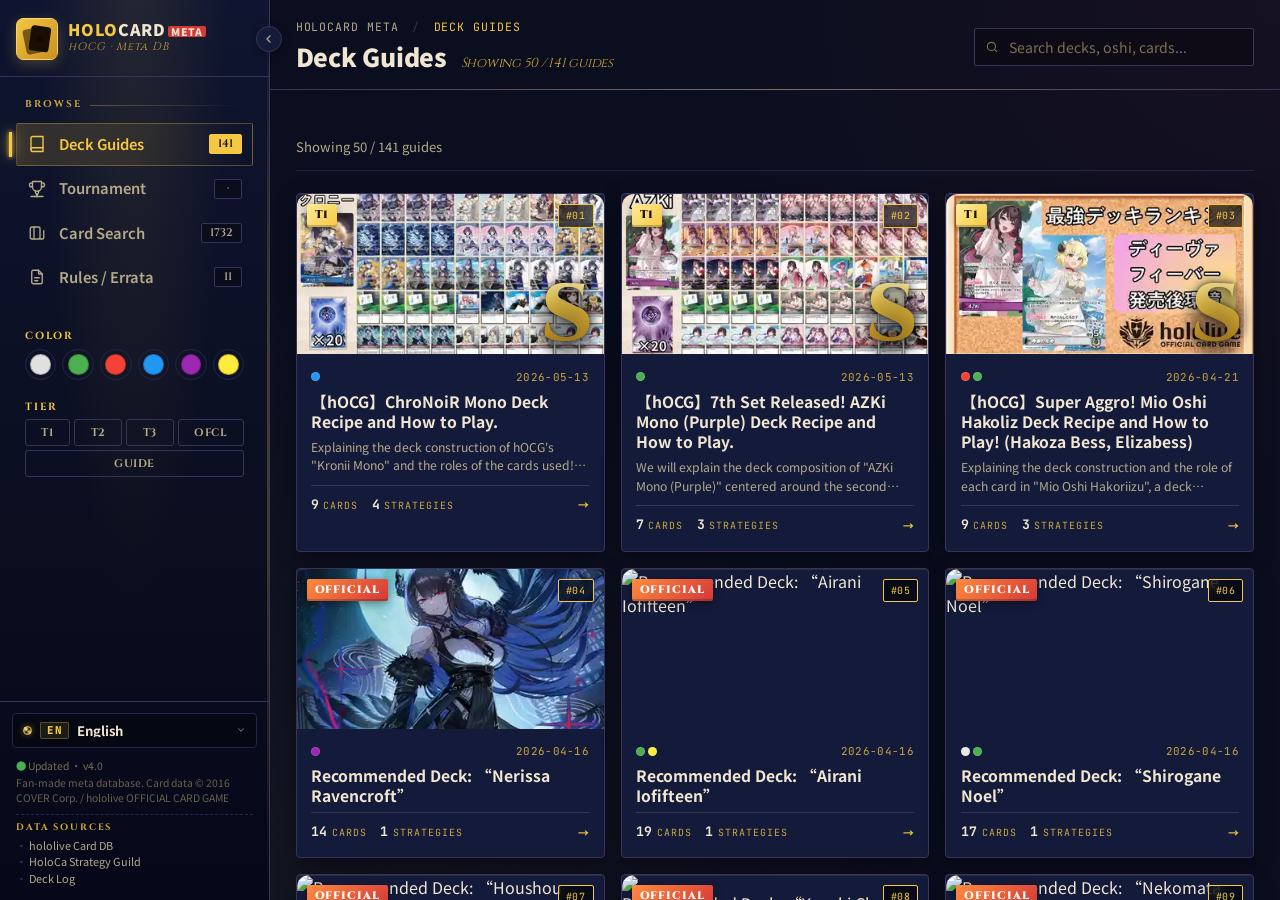
==== web/index.html @ 064c1919 "use favicon for sidebar mark" ====
<!DOCTYPE html>
<html lang="zh-TW">
<head>
  <meta charset="UTF-8">
  <meta name="viewport" content="width=device-width, initial-scale=1.0">
  <meta name="google-site-verification" content="eMj5B-o8zvCf4EeEdcR3iRCgsoGeBQBm_a2FMwr4atM" />
  <meta name="theme-color" content="#07090f">
  <meta name="apple-mobile-web-app-capable" content="yes">
  <meta name="apple-mobile-web-app-title" content="HOLOCARD META">
  <meta name="apple-mobile-web-app-status-bar-style" content="black-translucent">
  <title>HOLOCARD META - hOCG Tier List, 牌組攻略 & Deck Guides</title>
  <meta name="description" content="Fan-made hololive OFFICIAL CARD GAME (hOCG / ホロカ) meta database: 牌組攻略、Tier rankings, deck guides, guides de decks, guías de mazos, tournament results, and card data.">
  <meta name="keywords" content="ホロカ, hOCG, ホロライブ カードゲーム, 環境, 最強デッキ, デッキレシピ, デッキ構築, Tier ランキング, 大会結果, WGP, おすすめデッキ, 回し方, 採用カード, hololive card game, hololive TCG, tier list, deck guide, deck recipe, tournament results, meta deck, card database, deck building, competitive, best deck, how to play, ホロカ攻略, ホロカード, hOCG meta, hololive卡牌遊戲, hOCG牌組攻略, 環境牌組, 大賽牌組, 卡片資料庫, guides de decks hOCG, recettes de decks, tier list hOCG, résultats de tournois hOCG, base de cartes hOCG, juego de cartas hololive, guías de mazos hOCG, recetas de decks, lista de tiers hOCG, resultados de torneos hOCG, base de datos de cartas hOCG">
  <link rel="canonical" href="https://holocardgame-meta.github.io/">

  <link rel="alternate" hreflang="zh-TW" href="https://holocardgame-meta.github.io/?lang=zh-TW">
  <link rel="alternate" hreflang="ja" href="https://holocardgame-meta.github.io/?lang=ja">
  <link rel="alternate" hreflang="en" href="https://holocardgame-meta.github.io/?lang=en">
  <link rel="alternate" hreflang="fr" href="https://holocardgame-meta.github.io/?lang=fr">
  <link rel="alternate" hreflang="es" href="https://holocardgame-meta.github.io/?lang=es">
  <link rel="alternate" hreflang="x-default" href="https://holocardgame-meta.github.io/">

  <link rel="preconnect" href="https://fonts.googleapis.com">
  <link rel="preconnect" href="https://fonts.gstatic.com" crossorigin>
  <link rel="preconnect" href="https://www.holocardstrategy.jp" crossorigin>
  <link rel="preconnect" href="https://en.hololive-official-cardgame.com" crossorigin>
  <link rel="dns-prefetch" href="https://hololive-cardgame.github.io">

  <meta property="og:type" content="website">
  <meta property="og:title" content="HOLOCARD META — ホロカ環境デッキランキング | hOCG Tier List & Deck Guides">
  <meta property="og:description" content="ホロカ(hOCG)環境最強デッキTierランキング・100以上のデッキレシピ・WGP大会結果・1600枚以上のカード検索。牌組攻略, deck guides, guides de decks, guías de mazos & tournament results.">
  <meta property="og:url" content="https://holocardgame-meta.github.io/">
  <meta property="og:image" content="https://holocardgame-meta.github.io/og-image.svg">
  <meta property="og:image:width" content="1200">
  <meta property="og:image:height" content="630">
  <meta property="og:site_name" content="HOLOCARD META">
  <meta property="og:locale" content="zh_TW">
  <meta property="og:locale:alternate" content="ja_JP">
  <meta property="og:locale:alternate" content="en_US">
  <meta property="og:locale:alternate" content="fr_FR">
  <meta property="og:locale:alternate" content="es_ES">

  <meta name="twitter:card" content="summary_large_image">
  <meta name="twitter:title" content="HOLOCARD META — ホロカ環境Tierランキング | hOCG Deck Guides">
  <meta name="twitter:description" content="ホロカ最強デッキランキング・デッキレシピ・WGP大会結果を毎月更新。牌組攻略, 100+ deck guides, guides de decks, guías de mazos & 1600+ card database.">
  <meta name="twitter:image" content="https://holocardgame-meta.github.io/og-image.svg">

  <link rel="icon" type="image/svg+xml" href="favicon.svg">
  <link rel="manifest" href="manifest.webmanifest">
  <link rel="apple-touch-icon" href="icons/icon-192.png">
  <link rel="preload" as="image" href="images/lcp-hero-0.webp" type="image/webp" fetchpriority="high">
  <link rel="preload" as="image" href="images/lcp-hero-1.webp" type="image/webp" fetchpriority="high">
  <link rel="preload" as="image" href="images/lcp-hero-2.webp" type="image/webp" fetchpriority="high">
  <link rel="preload" as="image" href="images/lcp-hero-3.webp" type="image/webp" fetchpriority="high">

  <style>
    /* Critical CSS — minimal first-paint shell so .app grid is in place before style.css loads */
    :root{--bg-0:#07090f;--bg-1:#0b0f1c;--bg-2:#111827;--border:#232f48;--border-2:#1a2335;--text-1:#e8eaf0;--text-2:#8892a8;--accent:#f4c842;--sidebar-w:270px;--rail-w:64px;--radius:8px}
    *{margin:0;padding:0;box-sizing:border-box}
    html,body{height:100%}
    body{background:var(--bg-0);color:var(--text-1);font-family:'Noto Sans TC','Noto Sans JP',system-ui,sans-serif;line-height:1.55;overflow:hidden}
    .app{display:grid;grid-template-columns:var(--sidebar-w) 1fr;height:100vh;background:var(--bg-0);transition:grid-template-columns .22s ease}
    .app[data-collapsed="true"]{grid-template-columns:var(--rail-w) 1fr}
    .sidebar{background:linear-gradient(180deg,var(--bg-1) 0%,var(--bg-0) 100%);border-right:1px solid var(--border-2);display:flex;flex-direction:column;min-width:0;position:relative}
    .main{display:flex;flex-direction:column;overflow:hidden;min-width:0;background:var(--bg-0)}
    #mainContent{flex:1;overflow-y:auto;min-width:0}
    .view{display:none}.view.active{display:block;padding:1.4rem 1.6rem 3rem}
    .loading{text-align:center;color:var(--text-2);padding:4rem;font-size:1.05rem}
    .modal[hidden]{display:none}
    .guides-grid{display:grid;grid-template-columns:repeat(auto-fill,minmax(260px,1fr));gap:1rem}
    .skel-card{height:280px;background:var(--bg-2);border-radius:14px;animation:skel-pulse 1.5s ease-in-out infinite}
    @keyframes skel-pulse{0%,100%{opacity:.6}50%{opacity:.3}}
    .mobile-hamburger,.mobile-close,.mobile-backdrop{display:none}
    @media(max-width:768px){.app{grid-template-columns:1fr!important}.sidebar{position:fixed;top:0;bottom:0;left:0;width:280px;max-width:85vw;z-index:90;transform:translateX(-100%);transition:transform .26s cubic-bezier(.2,.85,.3,1)}.app[data-drawer="open"] .sidebar{transform:translateX(0)}}
  </style>

  <link rel="modulepreload" href="app.js">
  <link rel="modulepreload" href="i18n.js">
  <link rel="modulepreload" href="components/guides-view.js">
  <link rel="modulepreload" href="components/deck-view.js">
  <link rel="modulepreload" href="components/card-view.js">
  <link rel="modulepreload" href="components/tournament-view.js">

  <link rel="preload" href="style.css?v=4" as="style" onload="this.onload=null;this.rel='stylesheet'">
  <link rel="preload" href="https://fonts.googleapis.com/css2?family=Noto+Sans+TC:wght@300;400;500;700;900&family=Noto+Sans+JP:wght@400;500;700&family=Cinzel:wght@500;700;900&family=JetBrains+Mono:wght@400;500;700&family=Orbitron:wght@500;700;900&display=swap" as="style" onload="this.onload=null;this.rel='stylesheet'">
  <noscript>
    <link rel="stylesheet" href="style.css?v=4">
    <link rel="stylesheet" href="https://fonts.googleapis.com/css2?family=Noto+Sans+TC:wght@300;400;500;700;900&family=Noto+Sans+JP:wght@400;500;700&family=Cinzel:wght@500;700;900&family=JetBrains+Mono:wght@400;500;700&family=Orbitron:wght@500;700;900&display=swap">
  </noscript>

  <script type="application/ld+json">
  [
    {
      "@context": "https://schema.org",
      "@type": "WebSite",
      "name": "HOLOCARD META",
      "alternateName": ["ホロカメタ", "ホロカ環境", "hOCG Meta", "ホロカ最強デッキ", "hololive card game meta", "hOCG 牌組攻略", "hololive卡牌遊戲環境", "guides de decks hOCG", "base de cartes hOCG", "guías de mazos hOCG", "hololive card game español"],
      "url": "https://holocardgame-meta.github.io/",
      "description": "Fan-made ホロカ (hOCG) meta database. Tier lists, 牌組攻略, deck guides, guides de decks, guías de mazos, tournament results & card data.",
      "inLanguage": ["zh-TW", "ja", "en", "fr", "es"],
      "potentialAction": {
        "@type": "SearchAction",
        "target": "https://holocardgame-meta.github.io/?q={search_term_string}",
        "query-input": "required name=search_term_string"
      }
    },
    {
      "@context": "https://schema.org",
      "@type": "FAQPage",
      "mainEntity": [
        {
          "@type": "Question",
          "name": "What is the current hololive card game (hOCG) tier list?",
          "acceptedAnswer": {
            "@type": "Answer",
            "text": "HOLOCARD META provides a monthly-updated tier list ranking hOCG decks into Tier 1, Tier 2, and Tier 3 based on WGP tournament win rates and competitive performance. Data is sourced from holocardstrategy.jp."
          }
        },
        {
          "@type": "Question",
          "name": "Where can I find hololive card game deck guides and recipes?",
          "acceptedAnswer": {
            "@type": "Answer",
            "text": "HOLOCARD META features 100+ deck guides from holocardstrategy.jp with card breakdowns, mulligan tips, and turn-by-turn strategies. It also includes 30+ official Bushiroad recommended decks and tournament-winning deck lists from WGP events."
          }
        },
        {
          "@type": "Question",
          "name": "What are the best hOCG decks right now?",
          "acceptedAnswer": {
            "@type": "Answer",
            "text": "The best hOCG decks are tracked in our Tier 1 rankings, updated monthly from Japanese tournament results. Top decks include archetypes built around popular Oshi cards like Hoshimachi Suisei, Tokoyami Towa, Usada Pekora, and more. Check our tier list for the latest competitive meta."
          }
        },
        {
          "@type": "Question",
          "name": "How do I build a competitive hololive card game deck?",
          "acceptedAnswer": {
            "@type": "Answer",
            "text": "Start by choosing an Oshi card, then browse our 100+ deck guides for card breakdowns and strategies. Each guide includes recommended cards, turn-by-turn play patterns, and mulligan advice. Filter by color (White, Green, Red, Blue, Purple, Yellow) or tier level to find the best deck for your playstyle."
          }
        },
        {
          "@type": "Question",
          "name": "哪裡可以找到 hOCG 牌組攻略與牌組配方？",
          "acceptedAnswer": {
            "@type": "Answer",
            "text": "HOLOCARD META 收錄 100+ hOCG 牌組攻略，包含採用卡片解說、起手留牌建議、回合策略、官方推薦牌組與 WGP 入賞牌組，適合繁體中文玩家查詢 hololive 卡牌遊戲環境。"
          }
        },
        {
          "@type": "Question",
          "name": "目前 hololive card game 的 Tier List 怎麼看？",
          "acceptedAnswer": {
            "@type": "Answer",
            "text": "HOLOCARD META 依 WGP 大賽結果、使用率與競技表現，將 hOCG 環境牌組整理為 Tier 1、Tier 2、Tier 3，並每月更新牌組攻略、牌組配方與卡片資料。"
          }
        },
        {
          "@type": "Question",
          "name": "Où trouver des guides de decks hOCG et des recettes de decks ?",
          "acceptedAnswer": {
            "@type": "Answer",
            "text": "HOLOCARD META rassemble plus de 100 guides de decks hOCG avec analyse des cartes, conseils de mulligan, plans de jeu par tour, recettes officielles recommandées et listes gagnantes issues des tournois WGP."
          }
        },
        {
          "@type": "Question",
          "name": "Quelle est la tier list actuelle du hololive card game ?",
          "acceptedAnswer": {
            "@type": "Answer",
            "text": "La tier list de HOLOCARD META classe les decks hOCG en Tier 1, Tier 2 et Tier 3 selon les résultats WGP, le taux d'utilisation et les performances compétitives. Les données de decks et de cartes sont mises à jour mensuellement."
          }
        },
        {
          "@type": "Question",
          "name": "¿Dónde puedo encontrar guías de mazos hOCG y recetas de decks?",
          "acceptedAnswer": {
            "@type": "Answer",
            "text": "HOLOCARD META reúne más de 100 guías de mazos hOCG con explicación de cartas, consejos de mulligan, patrones de juego por turnos, recetas oficiales recomendadas y listas ganadoras de torneos WGP."
          }
        },
        {
          "@type": "Question",
          "name": "¿Cuál es el tier list actual de hololive card game?",
          "acceptedAnswer": {
            "@type": "Answer",
            "text": "El tier list de HOLOCARD META clasifica mazos hOCG en Tier 1, Tier 2 y Tier 3 según resultados de torneos WGP, tasa de uso y rendimiento competitivo. La base de datos se actualiza mensualmente."
          }
        },
        {
          "@type": "Question",
          "name": "ホロカの環境デッキランキングはどこで見れますか？",
          "acceptedAnswer": {
            "@type": "Answer",
            "text": "HOLOCARD METAでは、WGP大会結果に基づいたTier 1/2/3のデッキランキング、100以上のデッキ攻略ガイド、1600枚以上のカード検索が利用できます。holocardstrategy.jpのデータを基に毎月更新。"
          }
        },
        {
          "@type": "Question",
          "name": "ホロカの最強デッキ・おすすめデッキは何ですか？",
          "acceptedAnswer": {
            "@type": "Answer",
            "text": "最新の環境Tier 1デッキはWGP大会入賞率を基に毎月更新されます。星街すいせい、常闇トワ、兎田ぺこら、さくらみこなどの人気推しカードを軸にしたデッキが上位にランクインしています。詳しくはTierランキングをご覧ください。"
          }
        },
        {
          "@type": "Question",
          "name": "ホロカのデッキレシピ・構築ガイドはありますか？",
          "acceptedAnswer": {
            "@type": "Answer",
            "text": "holocardstrategy.jpから100以上のデッキ攻略記事を収録しています。各ガイドには採用カード解説、マリガン判断、回し方（ターン別戦略）が含まれます。色別（白・緑・赤・青・紫・黄）やTier別で絞り込み可能です。"
          }
        },
        {
          "@type": "Question",
          "name": "ホロカの大会結果・WGP入賞デッキはどこで見れますか？",
          "acceptedAnswer": {
            "@type": "Answer",
            "text": "WGP2025-26シーズン（東京・千葉・愛知など）の入賞デッキをDeck Logから取得し掲載しています。推し使用率、デッキコード、順位を確認できます。"
          }
        }
      ]
    },
    {
      "@context": "https://schema.org",
      "@type": "ItemList",
      "name": "hOCG Meta Deck Tier List / ホロカ環境デッキTierランキング",
      "description": "Current meta deck tier rankings for hololive OFFICIAL CARD GAME (hOCG). ホロカ環境最強デッキランキング。",
      "numberOfItems": 3,
      "itemListElement": [
        {"@type": "ListItem", "position": 1, "name": "Tier 1 — 環境トップ / Top Meta Decks", "description": "Top-tier competitive decks with highest tournament win rates. 環境最強・入賞率最高のデッキ。"},
        {"@type": "ListItem", "position": 2, "name": "Tier 2 — 上位デッキ / Strong Decks", "description": "Strong competitive decks viable in WGP tournaments. 高い押し付け性能を持つデッキ。"},
        {"@type": "ListItem", "position": 3, "name": "Tier 3 — 健闘デッキ / Viable Decks", "description": "Playable decks with niche strategies in current meta. 環境で十分に戦えるデッキ。"}
      ]
    },
    {
      "@context": "https://schema.org",
      "@type": "BreadcrumbList",
      "itemListElement": [
        {"@type": "ListItem", "position": 1, "name": "HOLOCARD META", "item": "https://holocardgame-meta.github.io/"},
        {"@type": "ListItem", "position": 2, "name": "Deck Guides / デッキ攻略", "item": "https://holocardgame-meta.github.io/#guides"},
        {"@type": "ListItem", "position": 3, "name": "Tournament / 大会デッキ", "item": "https://holocardgame-meta.github.io/#tournament"},
        {"@type": "ListItem", "position": 4, "name": "Card Search / カード検索", "item": "https://holocardgame-meta.github.io/#cards"}
      ]
    }
  ]
  </script>

  <script>window.__LCP_OPTS=["images/lcp-hero-0.webp","images/lcp-hero-1.webp","images/lcp-hero-2.webp","images/lcp-hero-3.webp"];</script>
</head>
<body>
  <h1 class="visually-hidden">
    <span class="title-holo">HOLO</span><span class="title-card">CARD</span><span class="title-meta">META</span>
    — hololive OFFICIAL CARD GAME 環境牌組資料庫
  </h1>

  <div class="app" data-collapsed="false" data-style="arena" data-drawer="closed" id="appShell">
    <div class="mobile-backdrop" id="mobileBackdrop" aria-hidden="true"></div>

    <aside class="sidebar" aria-label="Primary navigation">
      <div class="brand">
        <div class="brand-mark" aria-hidden="true">
          <img class="brand-mark-icon" src="favicon.svg" alt="" width="42" height="42">
        </div>
        <div class="brand-text-wrap">
          <div class="brand-name">
            <span class="holo">HOLO</span><span class="card">CARD</span><span class="meta">META</span>
          </div>
          <div class="brand-sub" data-i18n="brand_sub">hOCG · 環境資料庫</div>
        </div>
      </div>

      <button class="collapse-btn" id="collapseBtn" title="收合側邊欄" aria-label="Collapse sidebar">
        <svg width="12" height="12" viewBox="0 0 24 24" fill="none" stroke="currentColor" stroke-width="2.5" stroke-linecap="round" stroke-linejoin="round" aria-hidden="true">
          <path d="m14 18-6-6 6-6"/>
        </svg>
      </button>

      <button class="mobile-close" id="mobileClose" aria-label="Close menu">
        <svg width="14" height="14" viewBox="0 0 24 24" fill="none" stroke="currentColor" stroke-width="2.5" stroke-linecap="round" stroke-linejoin="round" aria-hidden="true"><path d="M18 6 6 18M6 6l12 12"/></svg>
      </button>

      <div class="sidebar-body">
        <div class="nav-section">
          <div class="nav-section-label" data-i18n="nav_section_browse">瀏覽</div>
          <div class="nav-item active" data-view="guides" role="button" tabindex="0">
            <div class="nav-icon" aria-hidden="true">
              <svg width="18" height="18" viewBox="0 0 24 24" fill="none" stroke="currentColor" stroke-width="1.8" stroke-linecap="round" stroke-linejoin="round"><path d="M4 19.5A2.5 2.5 0 0 1 6.5 17H20"/><path d="M6.5 2H20v20H6.5A2.5 2.5 0 0 1 4 19.5v-15A2.5 2.5 0 0 1 6.5 2z"/></svg>
            </div>
            <div class="nav-label" data-i18n="nav_guides">牌組攻略</div>
            <div class="nav-count" id="navCountGuides">·</div>
          </div>
          <div class="nav-item" data-view="tournament" role="button" tabindex="0">
            <div class="nav-icon" aria-hidden="true">
              <svg width="18" height="18" viewBox="0 0 24 24" fill="none" stroke="currentColor" stroke-width="1.8" stroke-linecap="round" stroke-linejoin="round"><path d="M6 9H4.5a2.5 2.5 0 0 1 0-5H6"/><path d="M18 9h1.5a2.5 2.5 0 0 0 0-5H18"/><path d="M4 22h16"/><path d="M10 14.66V17c0 .55.47.98.97 1.21C12.15 18.75 13 20.24 13 22"/><path d="M14 14.66V17c0 .55-.47.98-.97 1.21C11.85 18.75 11 20.24 11 22"/><path d="M18 2H6v7a6 6 0 0 0 12 0V2Z"/></svg>
            </div>
            <div class="nav-label" data-i18n="nav_tournament">大賽牌組</div>
            <div class="nav-count" id="navCountTournament">·</div>
          </div>
          <div class="nav-item" data-view="cards" role="button" tabindex="0">
            <div class="nav-icon" aria-hidden="true">
              <svg width="18" height="18" viewBox="0 0 24 24" fill="none" stroke="currentColor" stroke-width="1.8" stroke-linecap="round" stroke-linejoin="round"><rect x="3" y="4" width="13" height="16" rx="2"/><path d="M8 4v16"/><path d="M21 9v9a2 2 0 0 1-2 2h-3"/></svg>
            </div>
            <div class="nav-label" data-i18n="nav_cards">卡片搜尋</div>
            <div class="nav-count" id="navCountCards">·</div>
          </div>
          <div class="nav-item" data-view="rules" role="button" tabindex="0">
            <div class="nav-icon" aria-hidden="true">
              <svg width="18" height="18" viewBox="0 0 24 24" fill="none" stroke="currentColor" stroke-width="1.8" stroke-linecap="round" stroke-linejoin="round"><path d="M14 3v4a1 1 0 0 0 1 1h4"/><path d="M17 21H7a2 2 0 0 1-2-2V5a2 2 0 0 1 2-2h7l5 5v11a2 2 0 0 1-2 2z"/><path d="M9 13h6"/><path d="M9 17h4"/></svg>
            </div>
            <div class="nav-label" data-i18n="nav_rules">規則 / 勘誤表</div>
            <div class="nav-count" id="navCountRules">·</div>
          </div>
        </div>

        <div class="nav-section filter-section" id="filterSection">
          <div class="filter-header" data-filter="color">
            <span class="filter-header-label" data-i18n="filter_color">顏色</span>
            <span class="filter-header-count" id="colorFilterCount" hidden>0</span>
            <button class="filter-header-clear" id="colorFilterClear" hidden data-i18n="filter_clear">清除</button>
          </div>
          <div class="color-dot-grid" id="colorDotGrid" role="group" aria-label="Color filter">
            <button class="color-dot" data-color="白" style="--c:#e0e0e0" title="白" aria-pressed="false">
              <span class="color-dot-inner"></span>
              <svg class="color-dot-check" viewBox="0 0 24 24" fill="none" stroke="currentColor" stroke-width="3.5" stroke-linecap="round" stroke-linejoin="round" aria-hidden="true"><path d="M20 6 9 17l-5-5"/></svg>
            </button>
            <button class="color-dot" data-color="綠" style="--c:#4caf50" title="綠" aria-pressed="false">
              <span class="color-dot-inner"></span>
              <svg class="color-dot-check" viewBox="0 0 24 24" fill="none" stroke="currentColor" stroke-width="3.5" stroke-linecap="round" stroke-linejoin="round" aria-hidden="true"><path d="M20 6 9 17l-5-5"/></svg>
            </button>
            <button class="color-dot" data-color="紅" style="--c:#f44336" title="紅" aria-pressed="false">
              <span class="color-dot-inner"></span>
              <svg class="color-dot-check" viewBox="0 0 24 24" fill="none" stroke="currentColor" stroke-width="3.5" stroke-linecap="round" stroke-linejoin="round" aria-hidden="true"><path d="M20 6 9 17l-5-5"/></svg>
            </button>
            <button class="color-dot" data-color="藍" style="--c:#2196f3" title="藍" aria-pressed="false">
              <span class="color-dot-inner"></span>
              <svg class="color-dot-check" viewBox="0 0 24 24" fill="none" stroke="currentColor" stroke-width="3.5" stroke-linecap="round" stroke-linejoin="round" aria-hidden="true"><path d="M20 6 9 17l-5-5"/></svg>
            </button>
            <button class="color-dot" data-color="紫" style="--c:#9c27b0" title="紫" aria-pressed="false">
              <span class="color-dot-inner"></span>
              <svg class="color-dot-check" viewBox="0 0 24 24" fill="none" stroke="currentColor" stroke-width="3.5" stroke-linecap="round" stroke-linejoin="round" aria-hidden="true"><path d="M20 6 9 17l-5-5"/></svg>
            </button>
            <button class="color-dot" data-color="黃" style="--c:#ffeb3b" title="黃" aria-pressed="false">
              <span class="color-dot-inner"></span>
              <svg class="color-dot-check" viewBox="0 0 24 24" fill="none" stroke="currentColor" stroke-width="3.5" stroke-linecap="round" stroke-linejoin="round" aria-hidden="true"><path d="M20 6 9 17l-5-5"/></svg>
            </button>
          </div>

          <div class="filter-block-wrap" id="tierFilterBlock">
            <div class="filter-header" data-filter="tier">
              <span class="filter-header-label" data-i18n="filter_tier">Tier</span>
              <span class="filter-header-count" id="tierFilterCount" hidden>0</span>
              <button class="filter-header-clear" id="tierFilterClear" hidden data-i18n="filter_clear">清除</button>
            </div>
            <div class="tier-chip-row" id="tierChipRow" role="group" aria-label="Tier filter">
              <button class="tier-chip" data-tier="1" data-t="1" aria-pressed="false">T1</button>
              <button class="tier-chip" data-tier="2" data-t="2" aria-pressed="false">T2</button>
              <button class="tier-chip" data-tier="3" data-t="3" aria-pressed="false">T3</button>
              <button class="tier-chip" data-tier="official" data-t="official" aria-pressed="false">OFCL</button>
              <button class="tier-chip" data-tier="guide" data-t="guide" aria-pressed="false">GUIDE</button>
            </div>
          </div>

          <div class="filter-block-wrap" id="typeFilterBlock" hidden>
            <div class="filter-header" data-filter="type">
              <span class="filter-header-label" data-i18n="filter_type">類型</span>
              <span class="filter-header-count" id="typeFilterCount" hidden>0</span>
              <button class="filter-header-clear" id="typeFilterClear" hidden data-i18n="filter_clear">清除</button>
            </div>
            <div class="tier-chip-row" id="typeChipRow" role="group" aria-label="Card type filter">
              <button class="tier-chip" data-type="主推" data-t="oshi" aria-pressed="false" data-i18n="type_oshi">主推</button>
              <button class="tier-chip" data-type="成員" data-t="member" aria-pressed="false" data-i18n="type_member">成員</button>
              <button class="tier-chip" data-type="support" data-t="support" aria-pressed="false" data-i18n="type_support">支援</button>
              <button class="tier-chip" data-type="吶喊" data-t="cheer" aria-pressed="false" data-i18n="type_cheer">吶喊</button>
            </div>
          </div>

          <button class="clear-all-btn" id="clearAllBtn" hidden>
            <svg width="12" height="12" viewBox="0 0 24 24" fill="none" stroke="currentColor" stroke-width="2.5" stroke-linecap="round" stroke-linejoin="round" aria-hidden="true"><path d="M18 6 6 18M6 6l12 12"/></svg>
            <span data-i18n="filter_clear_all">清除全部篩選</span>
          </button>
        </div>
      </div>

      <div class="sidebar-foot">
        <div class="lang-picker" id="langPicker">
          <button class="lang-trigger" id="langTrigger" type="button" aria-haspopup="listbox" aria-expanded="false" aria-label="Language">
            <span class="globe-mini" aria-hidden="true"></span>
            <span class="lang-trigger-code" id="langTriggerCode">ZH</span>
            <span class="lang-trigger-name" id="langTriggerName">繁體中文</span>
            <svg class="lang-trigger-chevron" width="10" height="10" viewBox="0 0 24 24" fill="none" stroke="currentColor" stroke-width="2.5" stroke-linecap="round" stroke-linejoin="round" aria-hidden="true"><polyline points="6 9 12 15 18 9"/></svg>
          </button>
          <ul class="lang-pop" id="langPop" role="listbox" aria-label="Language" hidden>
            <li class="lang-opt is-active" role="option" data-lang="zh-TW" aria-selected="true" tabindex="0">
              <span class="lang-opt-code">ZH</span>
              <span class="lang-opt-name">繁體中文</span>
              <span class="lang-opt-check" aria-hidden="true">✓</span>
            </li>
            <li class="lang-opt" role="option" data-lang="ja" aria-selected="false" tabindex="0">
              <span class="lang-opt-code">JA</span>
              <span class="lang-opt-name">日本語</span>
              <span class="lang-opt-check" aria-hidden="true">✓</span>
            </li>
            <li class="lang-opt" role="option" data-lang="en" aria-selected="false" tabindex="0">
              <span class="lang-opt-code">EN</span>
              <span class="lang-opt-name">English</span>
              <span class="lang-opt-check" aria-hidden="true">✓</span>
            </li>
            <li class="lang-opt" role="option" data-lang="fr" aria-selected="false" tabindex="0">
              <span class="lang-opt-code">FR</span>
              <span class="lang-opt-name">Français</span>
              <span class="lang-opt-check" aria-hidden="true">✓</span>
            </li>
            <li class="lang-opt" role="option" data-lang="es" aria-selected="false" tabindex="0">
              <span class="lang-opt-code">ES</span>
              <span class="lang-opt-name">Español</span>
              <span class="lang-opt-check" aria-hidden="true">✓</span>
            </li>
          </ul>
        </div>
        <div class="foot-meta">
          <div class="foot-meta-line">
            <span class="dot">●</span> <span data-i18n="footer_updated">Updated</span> · v4.0
          </div>
          <div class="foot-meta-line foot-meta-disclaimer" data-i18n="footer_disclaimer">Fan-made 環境資料庫。卡片資料 © 2016 COVER Corp. / hololive OFFICIAL CARD GAME</div>
          <div class="foot-meta-sources">
            <div class="foot-meta-sources-label"><span data-i18n="footer_sources">資料來源</span></div>
            <ul class="foot-meta-sources-list">
              <li><a href="https://hololive-cardgame.github.io/cards/" target="_blank" rel="noopener" data-i18n="footer_card_db">hololive卡牌資料庫</a></li>
              <li><a href="https://www.holocardstrategy.jp/" target="_blank" rel="noopener" data-i18n="footer_strategy">ホロカ攻略ギルド</a></li>
              <li><a href="https://decklog-en.bushiroad.com/" target="_blank" rel="noopener">Deck Log</a></li>
            </ul>
          </div>
        </div>
      </div>
    </aside>

    <main class="main">
      <div class="topbar">
        <button class="mobile-hamburger" id="mobileHamburger" aria-label="Open menu">
          <svg width="18" height="18" viewBox="0 0 24 24" fill="none" stroke="currentColor" stroke-width="2.2" stroke-linecap="round" stroke-linejoin="round" aria-hidden="true"><path d="M3 6h18M3 12h18M3 18h18"/></svg>
        </button>

        <div class="topbar-left">
          <div class="crumb">
            HOLOCARD META <span class="sep">/</span> <span class="cur" id="crumbCur">牌組攻略</span>
          </div>
          <div class="topbar-title">
            <span id="topbarTitle">牌組攻略</span>
            <small id="topbarSubtitle"></small>
          </div>
        </div>

        <div class="topbar-search">
          <span class="search-icon" aria-hidden="true">
            <svg width="14" height="14" viewBox="0 0 24 24" fill="none" stroke="currentColor" stroke-width="2" stroke-linecap="round" stroke-linejoin="round"><circle cx="11" cy="11" r="7"/><path d="m20 20-3.5-3.5"/></svg>
          </span>
          <input type="text" id="topbarSearch" data-i18n-placeholder="topbar_search_placeholder" placeholder="搜尋牌組、推し、卡片..." autocomplete="off" />
        </div>
      </div>

      <div class="active-filter-bar" id="activeFilterBar" hidden></div>

      <div id="mainContent">
        <div id="guidesView" class="view active">
          <div class="guides-header">
            <h2 id="guidesTitle" hidden>&nbsp;</h2>
            <p class="guides-desc" id="guidesDesc" hidden>&nbsp;</p>
            <div class="guides-search-box" hidden>
              <input type="text" id="guideSearch" class="search-input" placeholder="" />
            </div>
          </div>
          <div class="result-meta">
            <div class="result-meta-text" id="guidesCount">&nbsp;</div>
          </div>
          <div class="guides-grid" id="guidesGrid">
            <div class="skel-card"></div><div class="skel-card"></div><div class="skel-card"></div><div class="skel-card"></div>
            <div class="skel-card"></div><div class="skel-card"></div><div class="skel-card"></div><div class="skel-card"></div>
          </div>
          <div class="guides-load-more-wrap" id="guidesLoadMoreWrap" style="display:none">
            <button class="guides-load-more-btn" id="guidesLoadMore"></button>
          </div>
        </div>
        <div id="tournamentView" class="view">
          <div class="loading" data-i18n="loading">載入中...</div>
        </div>
        <div id="cardsView" class="view">
          <div class="loading" data-i18n="loading">載入中...</div>
        </div>
        <div id="rulesView" class="view">
          <div class="loading" data-i18n="loading">載入中...</div>
        </div>

      </div>

      <!-- Hidden mirror so view components can read/write search values without DOM lookups failing -->
      <input type="text" id="cardSearch" hidden aria-hidden="true">
    </main>
  </div>

  <noscript>
    <div style="max-width:700px;margin:2rem auto;padding:1rem;color:#ccc">
      <h2>HOLOCARD META - hOCG Tier List & Deck Guide Database</h2>
      <p>The most comprehensive fan-made meta deck database for hololive OFFICIAL CARD GAME (hOCG / ホロカ). Browse competitive tier rankings, deck recipes, tournament results, and a full card database — updated monthly. Not affiliated with COVER Corp.</p>

      <h3>hololive Card Game Tier List & Meta Rankings</h3>
      <p>Our tier list ranks every competitive hOCG deck into Tier 1, Tier 2, and Tier 3 based on WGP tournament win rates, usage rates, and overall meta performance. Find out which Oshi decks dominate the current competitive scene.</p>

      <h3>Deck Guides & Recipes (100+)</h3>
      <ul>
        <li><strong>Strategy Guides</strong> — 100+ detailed deck guides from holocardstrategy.jp with card breakdowns, mulligan advice, and turn-by-turn play patterns</li>
        <li><strong>Official Recommended Decks (30+)</strong> — Bushiroad's official deck recipes from en.hololive-official-cardgame.com with key card spotlights</li>
        <li><strong>Deck Building Tips</strong> — Learn how to build competitive decks by color (White, Green, Red, Blue, Purple, Yellow) with recommended card ratios</li>
      </ul>

      <h3>WGP Tournament Results</h3>
      <p>Complete tournament results from WGP2025-26 season including Tokyo, Chiba, Aichi, and more. View winning deck lists, Oshi usage rates, deck codes for Bushiroad Deck Log, and placement details for every event.</p>

      <h3>Card Database (1600+ Cards)</h3>
      <p>Search all hOCG cards by name, color, type (Oshi, Member, Support, Cheer), effect text, and product set. View every art variant and card detail including HP, damage, Bloom level, and special abilities.</p>

      <h3>Popular Oshi Deck Archetypes</h3>
      <p>Hoshimachi Suisei (星街すいせい), Tokoyami Towa (常闇トワ), Usada Pekora (兎田ぺこら), Sakura Miko (さくらみこ), Shirakami Fubuki (白上フブキ), Amane Kanata (天音かなた), Houshou Marine (宝鐘マリン), Oozora Subaru (大空スバル), La+ Darknesss (ラプラス・ダークネス), Hakui Koyori (博衣こより), FUWAMOCO (フワモコ), Shishiro Botan (獅白ぼたん), Himemori Luna (姫森ルーナ), Momosuzu Nene (桃鈴ねね), AZKi, and more.</p>

      <h3>ホロカ環境デッキデータベース — 最強デッキランキング</h3>
      <p>ホロライブカードゲーム (hOCG / ホロカ) のファンメイド環境データベースです。WGP大会入賞率を基にしたTierランキング、100以上のデッキ攻略記事、デッキレシピ、カード検索を提供しています。</p>

      <h4>デッキ攻略ガイド (100件以上)</h4>
      <p>holocardstrategy.jpの全攻略記事を収録。採用カード解説、マリガン判断、回し方（ターン別戦略）を含む詳細ガイド。色別（白・緑・赤・青・紫・黄）やTier別で絞り込み可能。初心者から上級者まで、デッキ構築の参考にどうぞ。</p>

      <h4>WGP大会結果・入賞デッキ</h4>
      <p>WGP2025-26シーズン（東京・千葉・愛知など）の入賞デッキ一覧。推し使用率、デッキコード（Deck Log対応）、順位を確認できます。環境の変化を追いたい方に。</p>

      <h4>カード検索 (1600枚以上)</h4>
      <p>全カードを名前・色・タイプ（推し・メンバー・サポート・エール）・効果テキスト・収録商品で検索。全イラストバリエーション対応。HP、ダメージ、ブルームレベルなどの詳細情報も確認可能。</p>

      <h4>人気推しデッキ一覧</h4>
      <p>星街すいせい、常闇トワ、兎田ぺこら、さくらみこ、白上フブキ、天音かなた、宝鐘マリン、大空スバル、ラプラス・ダークネス、博衣こより、FUWAMOCO、獅白ぼたん、姫森ルーナ、桃鈴ねね、AZKi など人気推しの環境デッキを網羅。</p>

      <h3>Guides de decks hOCG en français</h3>
      <p>HOLOCARD META est une base de données fan-made pour hololive OFFICIAL CARD GAME (hOCG / ホロカ). Elle propose une tier list, des guides de decks, des recettes de decks, des résultats de tournois WGP et une recherche de cartes pour suivre le méta en français.</p>

      <h4>Tier list, recettes de decks et résultats WGP</h4>
      <p>Comparez les decks Tier 1, Tier 2 et Tier 3, consultez les listes recommandées par Bushiroad, retrouvez les archétypes populaires par Oshi et couleur, et préparez vos choix de cartes pour le jeu compétitif.</p>

      <h3>Guías de mazos hOCG en español</h3>
      <p>HOLOCARD META es una base de datos fan-made para hololive OFFICIAL CARD GAME (hOCG / ホロカ). Incluye tier list, guías de mazos, recetas de decks, resultados de torneos WGP y búsqueda de cartas para jugadores que consultan el meta en español.</p>

      <h4>Tier list, recetas de decks y torneos</h4>
      <p>Consulta rankings Tier 1, Tier 2 y Tier 3 basados en resultados competitivos, revisa listas recomendadas por Bushiroad y encuentra estrategias por color, Oshi y arquetipo para construir mazos competitivos.</p>

      <h3>hOCG 牌組攻略與環境資料庫</h3>
      <p>HOLOCARD META 是 hololive OFFICIAL CARD GAME (hOCG / ホロカ) 的粉絲製環境資料庫。提供 Tier 排行榜、牌組攻略、牌組配方、大賽結果與卡片資料庫，方便繁體中文玩家查詢目前 hololive 卡牌遊戲環境。</p>

      <h4>Tier 排行榜、牌組配方與大賽結果</h4>
      <p>依 WGP 大賽入賞資料整理 Tier 1、Tier 2、Tier 3 牌組，收錄官方推薦牌組、Deck Log 代碼、推し使用率與色組策略，協助玩家比較環境牌組與構築方向。</p>

      <p>Available in Chinese (繁體中文), English, Japanese (日本語), French (Français), and Spanish (Español). Data sourced from holocardstrategy.jp, Bushiroad Deck Log, and en.hololive-official-cardgame.com. Updated monthly.</p>
      <p>Please enable JavaScript to use this application.</p>
    </div>
  </noscript>

  <div id="deckModal" class="modal" hidden>
    <div class="modal-backdrop"></div>
    <div class="modal-content">
      <button class="modal-close">&times;</button>
      <div id="deckModalBody"></div>
    </div>
  </div>

  <div id="cardModal" class="modal" hidden>
    <div class="modal-backdrop"></div>
    <div class="modal-content card-modal-content">
      <button class="modal-close">&times;</button>
      <div id="cardModalBody"></div>
    </div>
  </div>

  <div id="iosInstallPrompt" class="ios-install-prompt" hidden role="dialog" aria-live="polite" aria-labelledby="iosInstallTitle">
    <img class="ios-install-icon" src="favicon.svg" alt="" width="42" height="42" aria-hidden="true">
    <div class="ios-install-copy">
      <div class="ios-install-title" id="iosInstallTitle" data-i18n="install_prompt_title">加入主畫面</div>
      <p data-i18n="install_prompt_body">在 Safari 按分享按鈕，選擇「加入主畫面」即可像 App 一樣快速開啟。</p>
    </div>
    <div class="ios-install-actions">
      <button type="button" class="ios-install-btn ios-install-btn-muted" id="iosInstallLater" data-i18n="install_prompt_later">稍後</button>
      <button type="button" class="ios-install-btn" id="iosInstallDismiss" data-i18n="install_prompt_dismiss">知道了</button>
    </div>
  </div>

  <script type="module" src="app.js"></script>
  <script>
    window.HOLOCARD_GA_ID = 'G-8WS4X0WWQQ';
    window.dataLayer = window.dataLayer || [];
    window.gtag = window.gtag || function(){window.dataLayer.push(arguments);};
    window.gtag('js', new Date());
    window.gtag('config', window.HOLOCARD_GA_ID, { send_page_view: false });
    (function(){
      var loaded = false;
      function load(){
        if (loaded) return;
        loaded = true;
        var s = document.createElement('script');
        s.src = 'https://www.googletagmanager.com/gtag/js?id=' + window.HOLOCARD_GA_ID;
        document.head.appendChild(s);
        ['click','scroll','keydown','touchstart'].forEach(function(e){
          document.removeEventListener(e, load, {capture:true});
        });
      }
      window.holocardLoadGoogleTag = load;
      ['click','scroll','keydown','touchstart'].forEach(function(e){
        document.addEventListener(e, load, {capture:true,once:true,passive:true});
      });
      setTimeout(load, 8000);
    })();
    if ('serviceWorker' in navigator) {
      navigator.serviceWorker.register('/sw.js').catch(function(){});
    }
  </script>
</body>
</html>
---- web/style.css ----
/* ════════════════════════════════════════════════════════════════════
   HOLOCARD META — Sidebar Redesign (Arena style)
   ════════════════════════════════════════════════════════════════════ */
:root {
  /* Base palette (overridden by [data-style="arena"] on .app) */
  --bg-0: #07090f;
  --bg-1: #0b0f1c;
  --bg-2: #111827;
  --bg-card: #1a2235;
  --bg-card-hov: #1f2a42;
  --border: #232f48;
  --border-2: #1a2335;
  --text-1: #e8eaf0;
  --text-2: #8892a8;
  --text-3: #5b6580;
  --accent: #26c7ff;
  --accent-2: #ff5f8a;
  --accent-soft: rgba(38, 199, 255, 0.12);
  --gold: #ffd700;
  --tier1: #ffd700;
  --tier2: #c0c0c0;
  --tier3: #cd7f32;
  --sidebar-w: 270px;
  --rail-w: 64px;
  --radius: 8px;
  --radius-lg: 14px;
  --shadow: 0 4px 20px rgba(0,0,0,.4);

  /* Legacy aliases — existing per-view CSS still references these */
  --bg-primary: var(--bg-0);
  --bg-secondary: var(--bg-2);
  --text-primary: var(--text-1);
  --text-secondary: var(--text-2);
  --accent-cyan: var(--accent);
  --accent-gold: var(--gold);
  --accent-purple: #a855f7;
  --accent-pink: #ff5f8a;
  --surface: var(--bg-2);
  --rating-s: #ffd700;
  --rating-a: #4caf50;
  --rating-b: #78909c;
  --color-white: #e0e0e0;
  --color-green: #4caf50;
  --color-red: #f44336;
  --color-blue: #2196f3;
  --color-purple: #9c27b0;
  --color-yellow: #ffeb3b;
}

* { margin: 0; padding: 0; box-sizing: border-box; }
[hidden] { display: none !important; }
html, body { height: 100%; }

/* ── Arena-themed scrollbars (muted dark-gold thumb on dark track) ────── */
* {
  scrollbar-width: thin;
  scrollbar-color: rgba(120,95,40,.55) rgba(0,0,0,.35);
}
*::-webkit-scrollbar { width: 10px; height: 10px; }
*::-webkit-scrollbar-track {
  background: rgba(0,0,0,.35);
  border-left: 1px solid var(--border);
}
*::-webkit-scrollbar-thumb {
  background: linear-gradient(180deg, #5a4820 0%, #2e2410 100%);
  border: 2px solid var(--bg-0);
  border-radius: 6px;
  box-shadow: inset 0 1px 0 rgba(244,200,66,.12);
}
*::-webkit-scrollbar-thumb:hover {
  background: linear-gradient(180deg, #806430 0%, #4a3a18 100%);
}
*::-webkit-scrollbar-corner { background: rgba(0,0,0,.35); }
body {
  background: var(--bg-0);
  color: var(--text-1);
  font-family: 'Noto Sans TC', 'Noto Sans JP', system-ui, -apple-system, sans-serif;
  line-height: 1.55;
  overflow: hidden;
}
.visually-hidden {
  position: absolute;
  width: 1px; height: 1px;
  padding: 0; margin: -1px;
  overflow: hidden;
  clip: rect(0,0,0,0);
  white-space: nowrap;
  border: 0;
}

/* ── App shell ───────────────────────────────────────────────────────── */
.app {
  display: grid;
  grid-template-columns: var(--sidebar-w) 1fr;
  height: 100vh;
  color: var(--text-1);
  background: var(--bg-0);
  transition: grid-template-columns .22s ease;
}
.app[data-collapsed="true"] { grid-template-columns: var(--rail-w) 1fr; }

/* ── Sidebar ─────────────────────────────────────────────────────────── */
.sidebar {
  background: linear-gradient(180deg, var(--bg-1) 0%, var(--bg-0) 100%);
  border-right: 1px solid var(--border-2);
  display: flex;
  flex-direction: column;
  min-width: 0;
  position: relative;
}
.sidebar::before {
  content: '';
  position: absolute; inset: 0;
  background: radial-gradient(ellipse at 50% -10%, rgba(244,200,66,.10) 0%, transparent 55%);
  pointer-events: none;
  overflow: hidden;
}

.brand {
  display: flex;
  align-items: center;
  gap: .65rem;
  padding: 1.1rem 1rem .85rem;
  position: relative;
  z-index: 1;
}
.app[data-collapsed="true"] .brand {
  justify-content: center;
  padding: 1.1rem 0 .85rem;
}
.brand-mark {
  width: 42px; height: 42px;
  border-radius: 8px;
  background: transparent;
  display: block;
  overflow: hidden;
  flex-shrink: 0;
  box-shadow: 0 0 0 1px rgba(95,220,255,.3), 0 4px 14px rgba(38,199,255,.2);
}
.brand-mark-icon {
  display: block;
  width: 100%;
  height: 100%;
}
.brand-name {
  font-family: 'Orbitron', sans-serif;
  font-weight: 900;
  font-size: 1.02rem;
  letter-spacing: .06em;
  white-space: nowrap;
  overflow: hidden;
  line-height: 1.1;
}
.brand-name .holo { color: var(--accent); }
.brand-name .card { color: var(--text-1); }
.brand-name .meta {
  display: inline-block;
  background: var(--accent);
  color: var(--bg-0);
  padding: 0 .3em;
  margin-left: .25em;
  border-radius: 3px;
  font-size: .65em;
}
.brand-sub {
  font-size: .68rem;
  color: var(--text-3);
  letter-spacing: .12em;
  text-transform: uppercase;
  margin-top: 1px;
  white-space: nowrap;
  overflow: hidden;
}
.app[data-collapsed="true"] .brand-name,
.app[data-collapsed="true"] .brand-sub,
.app[data-collapsed="true"] .brand-text-wrap { display: none; }

/* Collapse edge tab */
.collapse-btn {
  position: absolute;
  top: 26px;
  right: -13px;
  width: 26px;
  height: 26px;
  border-radius: 50%;
  background: var(--bg-card);
  border: 1px solid var(--border);
  color: var(--text-2);
  display: grid;
  place-items: center;
  cursor: pointer;
  z-index: 30;
  transition: background .15s, color .15s, border-color .15s, box-shadow .15s;
  box-shadow: 0 2px 8px rgba(0,0,0,.3);
  padding: 0;
  font-family: inherit;
}
.collapse-btn:hover {
  color: var(--accent);
  border-color: var(--accent);
  box-shadow: 0 2px 12px rgba(0,0,0,.4), 0 0 0 3px var(--accent-soft);
}
.collapse-btn svg { transition: transform .2s; }
.app[data-collapsed="true"] .collapse-btn svg { transform: scaleX(-1); }

/* Sidebar body & sections */
.sidebar-body {
  flex: 1;
  overflow-y: auto;
  overflow-x: hidden;
  padding: .25rem .5rem 1rem;
  position: relative;
  z-index: 1;
  scrollbar-width: thin;
  scrollbar-color: rgba(244,200,66,.45) transparent;
}
.sidebar-body::-webkit-scrollbar { width: 6px; }
.sidebar-body::-webkit-scrollbar-track { background: transparent; border: none; }
.sidebar-body::-webkit-scrollbar-thumb {
  background: linear-gradient(180deg, rgba(244,200,66,.6), rgba(201,142,31,.5));
  border: none;
  border-radius: 3px;
}
.sidebar-body::-webkit-scrollbar-thumb:hover { background: linear-gradient(180deg, #f4c842, #c98e1f); }

.nav-section { padding: .85rem .5rem .35rem; }
.nav-section-label {
  font-size: .65rem;
  color: var(--text-3);
  text-transform: uppercase;
  letter-spacing: .14em;
  font-weight: 700;
  padding: 0 .55rem .55rem;
  display: flex;
  align-items: center;
  gap: .5rem;
}
.nav-section-label::after {
  content: '';
  flex: 1;
  height: 1px;
  background: linear-gradient(90deg, var(--border-2), transparent);
}
.app[data-collapsed="true"] .nav-section-label {
  opacity: 0; pointer-events: none; height: 0; padding: 0; overflow: hidden;
}

.nav-item {
  display: flex;
  align-items: center;
  gap: .75rem;
  padding: .58rem .6rem;
  margin: 1px 0;
  border-radius: var(--radius);
  color: var(--text-2);
  cursor: pointer;
  font-size: .92rem;
  transition: background .12s, color .12s;
  border: 1px solid transparent;
  position: relative;
  min-width: 0;
  user-select: none;
}
.nav-item:hover { background: var(--bg-2); color: var(--text-1); }
.nav-item:focus-visible { outline: 2px solid var(--accent); outline-offset: 1px; }
.nav-item.active {
  background: linear-gradient(90deg, var(--accent-soft) 0%, transparent 100%);
  color: var(--accent);
  border-color: rgba(38,199,255,.18);
}
.nav-item.active::before {
  content: '';
  position: absolute;
  left: -.5rem; top: 8px; bottom: 8px;
  width: 3px;
  background: var(--accent);
  border-radius: 0 3px 3px 0;
  box-shadow: 0 0 12px rgba(38,199,255,.7);
}
.nav-icon {
  width: 20px; height: 20px;
  flex-shrink: 0;
  display: grid; place-items: center;
  color: inherit;
}
.nav-label {
  flex: 1;
  white-space: nowrap;
  overflow: hidden;
  text-overflow: ellipsis;
}
.nav-count {
  font-size: .7rem;
  color: var(--text-3);
  font-family: 'JetBrains Mono', monospace;
  background: var(--bg-2);
  padding: 2px 8px;
  border-radius: 10px;
  flex-shrink: 0;
  min-width: 28px;
  text-align: center;
  font-variant-numeric: tabular-nums;
  letter-spacing: .02em;
  line-height: 1.25;
}
.nav-count:empty,
.nav-count[data-empty="true"] { opacity: .35; }
.nav-item.active .nav-count {
  background: rgba(38,199,255,.15);
  color: var(--accent);
}
.app[data-collapsed="true"] .nav-label,
.app[data-collapsed="true"] .nav-count { display: none; }
.app[data-collapsed="true"] .nav-item { justify-content: center; padding: .58rem 0; }
.app[data-collapsed="true"] .filter-section { display: none; }

/* Sidebar foot */
.sidebar-foot {
  padding: .7rem .75rem .85rem;
  border-top: 1px solid var(--border-2);
  position: relative;
  z-index: 2;
}
.app[data-collapsed="true"] .sidebar-foot { padding: .6rem .35rem; }
.app[data-collapsed="true"] .lang-picker,
.app[data-collapsed="true"] .foot-meta { display: none; }

/* Language picker — popover dropdown */
.lang-picker { margin-bottom: .65rem; position: relative; }
.lang-trigger {
  display: flex; align-items: center; gap: .5rem;
  width: 100%;
  background: rgba(0,0,0,.35);
  border: 1px solid var(--border-2);
  border-radius: 4px;
  color: var(--text-1);
  padding: 8px 10px;
  cursor: pointer;
  font: inherit;
  text-align: left;
  transition: border-color .12s, background .12s;
  line-height: 1;
}
.lang-trigger:hover {
  border-color: var(--accent);
  background: rgba(244,200,66,.05);
}
.lang-trigger[aria-expanded="true"] {
  border-color: var(--accent);
  background: rgba(244,200,66,.06);
}
.lang-trigger .globe-mini {
  width: 9px; height: 9px;
  border-radius: 50%;
  background:
    radial-gradient(circle at 30% 30%, rgba(255,255,255,.55) 0%, transparent 50%),
    conic-gradient(from 220deg, var(--bg-0), var(--accent) 25%, var(--bg-0) 50%, var(--accent) 75%, var(--bg-0));
  border: 1px solid var(--accent);
  flex-shrink: 0;
  box-shadow: 0 0 6px rgba(244,200,66,.4);
}
.lang-trigger-code {
  font-family: 'JetBrains Mono', monospace;
  font-size: .68rem;
  font-weight: 800;
  color: var(--accent);
  letter-spacing: .06em;
  padding: 2px 6px;
  background: rgba(244,200,66,.1);
  border: 1px solid rgba(244,200,66,.3);
  border-radius: 2px;
  line-height: 1;
}
.lang-trigger-name {
  flex: 1;
  font-family: 'Noto Sans TC', 'Noto Sans JP', sans-serif;
  font-size: .82rem;
  font-weight: 700;
  color: var(--text-1);
  white-space: nowrap;
  overflow: hidden;
  text-overflow: ellipsis;
  min-width: 0;
}
.lang-trigger-chevron {
  color: var(--text-3);
  flex-shrink: 0;
  transition: transform .15s, color .12s;
}
.lang-trigger[aria-expanded="true"] .lang-trigger-chevron {
  transform: rotate(180deg);
  color: var(--accent);
}

/* Popover panel — opens UPWARD from sidebar bottom */
.lang-pop {
  position: absolute;
  left: 0; right: 0;
  bottom: calc(100% + 6px);
  background: linear-gradient(180deg, #161d3e 0%, #0f1530 100%);
  border: 1px solid var(--accent);
  border-radius: 4px;
  padding: 4px;
  list-style: none;
  margin: 0;
  z-index: 50;
  box-shadow:
    0 -8px 28px rgba(0,0,0,.6),
    0 0 0 3px var(--bg-0),
    inset 0 1px 0 rgba(244,200,66,.15);
  animation: langPopIn .14s ease-out;
}
@keyframes langPopIn {
  from { opacity: 0; transform: translateY(4px); }
  to   { opacity: 1; transform: translateY(0); }
}
.lang-pop[hidden] { display: none; }
.lang-pop::before,
.lang-pop::after {
  content: ''; position: absolute;
  width: 10px; height: 10px;
  border: 2px solid var(--accent);
  pointer-events: none;
}
.lang-pop::before {
  top: -4px; left: -4px;
  border-right: none; border-bottom: none;
}
.lang-pop::after {
  top: -4px; right: -4px;
  border-left: none; border-bottom: none;
}
.lang-opt {
  display: grid;
  grid-template-columns: 36px 1fr 16px;
  align-items: center;
  gap: .55rem;
  padding: 7px 9px;
  cursor: pointer;
  border-radius: 2px;
  transition: background .1s, color .1s;
  border: 1px solid transparent;
}
.lang-opt:hover, .lang-opt:focus-visible {
  background: rgba(244,200,66,.08);
  outline: none;
}
.lang-opt.is-active {
  background: linear-gradient(90deg, rgba(244,200,66,.14) 0%, rgba(244,200,66,.04) 100%);
  border-color: rgba(244,200,66,.35);
}
.lang-opt-code {
  font-family: 'JetBrains Mono', monospace;
  font-size: .65rem;
  font-weight: 800;
  color: var(--text-2);
  letter-spacing: .06em;
  padding: 3px 6px;
  background: rgba(0,0,0,.4);
  border: 1px solid var(--border);
  border-radius: 2px;
  text-align: center;
  line-height: 1;
}
.lang-opt.is-active .lang-opt-code {
  background: linear-gradient(180deg, #f4c842 0%, #c98e1f 100%);
  color: #1a0e02;
  border-color: #ffe48a;
}
.lang-opt-name {
  font-family: 'Noto Sans TC', 'Noto Sans JP', sans-serif;
  font-size: .82rem;
  font-weight: 600;
  color: var(--text-1);
  line-height: 1.15;
}
.lang-opt.is-active .lang-opt-name {
  color: var(--accent);
  font-weight: 800;
}
.lang-opt-check {
  color: var(--accent);
  font-weight: 900;
  font-size: .85rem;
  text-align: center;
  opacity: 0;
  transition: opacity .12s;
}
.lang-opt.is-active .lang-opt-check { opacity: 1; }

.foot-meta {
  font-size: .65rem;
  color: var(--text-3);
  line-height: 1.45;
  padding: 0 4px;
  display: flex;
  flex-direction: column;
  gap: 3px;
}
.foot-meta-line { white-space: nowrap; overflow: hidden; text-overflow: ellipsis; }
.foot-meta-line.foot-meta-disclaimer {
  white-space: normal;
  overflow: visible;
  color: var(--text-3);
  opacity: .85;
  line-height: 1.4;
}
.foot-meta-sources { margin-top: 6px; padding-top: 6px; border-top: 1px dashed var(--border-2); }
.foot-meta-sources-label {
  font-family: 'Cinzel', serif;
  font-size: .58rem;
  color: var(--accent);
  letter-spacing: .2em;
  text-transform: uppercase;
  font-weight: 700;
  margin-bottom: 3px;
  opacity: .85;
}
.foot-meta-sources-list {
  list-style: none;
  padding: 0;
  margin: 0;
  display: flex;
  flex-direction: column;
  gap: 1px;
}
.foot-meta-sources-list li { line-height: 1.4; }
.foot-meta-sources-list a {
  color: var(--text-2);
  text-decoration: none;
  font-size: .68rem;
  transition: color .12s;
  display: inline-block;
}
.foot-meta-sources-list a::before { content: '· '; color: var(--border); }
.foot-meta-sources-list a:hover { color: var(--accent); text-decoration: underline; text-underline-offset: 2px; }
.foot-meta .dot { color: #4caf50; animation: pulse 2s infinite; }
@keyframes pulse { 0%, 100% { opacity: 1; } 50% { opacity: .35; } }

/* ── Filter section (sidebar) ────────────────────────────────────────── */
.filter-section { padding: .75rem .5rem .35rem; }
.filter-block-wrap { margin-top: .25rem; }
.filter-header {
  display: flex;
  align-items: center;
  gap: .5rem;
  padding: .85rem .55rem .45rem;
  line-height: 1;
}
.filter-header-label {
  font-family: 'Cinzel', serif;
  font-size: .65rem;
  color: var(--accent);
  letter-spacing: .18em;
  text-transform: uppercase;
  font-weight: 700;
}
.filter-header-count {
  font-family: 'JetBrains Mono', monospace;
  font-size: .65rem;
  background: var(--accent);
  color: #1a0e02;
  padding: 1px 6px;
  border-radius: 99px;
  font-weight: 700;
  min-width: 16px;
  text-align: center;
}
.filter-header-clear {
  margin-left: auto;
  background: transparent;
  border: none;
  color: var(--text-3);
  cursor: pointer;
  font-family: inherit;
  font-size: .68rem;
  padding: 2px 4px;
  transition: color .12s;
}
.filter-header-clear:hover { color: var(--accent); }
.filter-header-count[hidden],
.filter-header-clear[hidden] { display: none; }

/* Color dot grid */
.color-dot-grid {
  display: grid;
  grid-template-columns: repeat(6, 1fr);
  gap: 6px;
  padding: 0 .55rem .25rem;
}
.color-dot {
  aspect-ratio: 1;
  border-radius: 50%;
  border: 1.5px solid var(--border-2);
  background: transparent;
  cursor: pointer;
  position: relative;
  padding: 0;
  transition: transform .15s, border-color .15s, box-shadow .15s;
  display: grid;
  place-items: center;
}
.color-dot:hover { transform: scale(1.08); border-color: var(--text-2); }
.color-dot-inner {
  width: 70%;
  height: 70%;
  border-radius: 50%;
  background: var(--c);
  border: 1px solid rgba(0,0,0,.25);
  display: block;
  transition: width .15s, height .15s;
}
.color-dot.active {
  border-color: var(--accent);
  box-shadow: 0 0 0 2px rgba(244,200,66,.25), 0 4px 12px rgba(244,200,66,.15);
}
.color-dot.active .color-dot-inner {
  width: 100%; height: 100%;
  border-color: var(--accent);
}
.color-dot-check {
  position: absolute;
  width: 14px; height: 14px;
  color: #fff;
  filter: drop-shadow(0 0 2px rgba(0,0,0,.5));
  pointer-events: none;
  opacity: 0;
}
.color-dot.active .color-dot-check { opacity: 1; }
.color-dot[title="白"].active .color-dot-check,
.color-dot[title="黃"].active .color-dot-check { color: #1a0e02; filter: none; }

/* Tier / type chip rows */
.tier-chip-row {
  display: flex;
  flex-wrap: wrap;
  gap: 4px;
  padding: 0 .55rem .35rem;
}
.tier-chip {
  background: transparent;
  border: 1px solid var(--border);
  color: var(--text-2);
  padding: 5px 9px;
  border-radius: 3px;
  font-family: 'Cinzel', serif;
  font-size: .68rem;
  font-weight: 700;
  cursor: pointer;
  letter-spacing: .06em;
  transition: all .12s;
  flex: 1 1 auto;
  min-width: 0;
  text-align: center;
}
.tier-chip:hover { color: var(--text-1); border-color: var(--text-2); }
.tier-chip.active {
  background: var(--accent);
  color: #1a0e02;
  border-color: var(--accent);
  box-shadow: inset 0 -2px 0 rgba(0,0,0,.2);
}
.tier-chip.active[data-t="1"] { background: linear-gradient(135deg, #ffeb9a, #f4c842); border-color: #ffeb9a; }
.tier-chip.active[data-t="2"] { background: linear-gradient(135deg, #e8e8e8, #b0b0b0); border-color: #e8e8e8; color: #1a0e02; }
.tier-chip.active[data-t="3"] { background: linear-gradient(135deg, #e8a878, #b56b3a); border-color: #e8a878; color: #1a0e02; }
.tier-chip.active[data-t="official"] { background: linear-gradient(135deg, #ff8a3d, #d63838); border-color: #ff8a3d; color: #fff; }
.tier-chip.active[data-t="guide"] { background: var(--text-2); border-color: var(--text-2); color: #1a0e02; }

/* Clear all */
.clear-all-btn {
  margin: .65rem .55rem 0;
  background: transparent;
  border: 1px dashed var(--border);
  color: var(--text-2);
  padding: 7px 10px;
  border-radius: 4px;
  font-family: inherit;
  font-size: .72rem;
  cursor: pointer;
  display: flex;
  align-items: center;
  justify-content: center;
  gap: .35rem;
  transition: all .12s;
  width: calc(100% - 1.1rem);
}
.clear-all-btn:hover {
  color: var(--accent);
  border-color: var(--accent);
  background: var(--accent-soft);
}

/* ── Main content ────────────────────────────────────────────────────── */
.main {
  display: flex;
  flex-direction: column;
  overflow: hidden;
  min-width: 0;
  background:
    radial-gradient(ellipse at 100% 0%, rgba(38,199,255,.04) 0%, transparent 50%),
    var(--bg-0);
}
.topbar {
  display: flex;
  align-items: center;
  gap: 1rem;
  padding: 1.1rem 1.6rem .85rem;
  border-bottom: 1px solid var(--border-2);
  flex-shrink: 0;
  position: relative;
}
.crumb {
  font-size: .72rem;
  color: var(--text-3);
  letter-spacing: .08em;
  text-transform: uppercase;
  font-family: 'JetBrains Mono', monospace;
}
.crumb .sep { color: var(--border); margin: 0 .35rem; }
.crumb .cur { color: var(--accent); }
.topbar-title {
  font-size: 1.35rem;
  font-weight: 700;
  margin-top: 2px;
}
.topbar-title small {
  font-weight: 400;
  color: var(--text-3);
  font-size: .82rem;
  margin-left: .5rem;
}
.topbar-left { flex: 1; min-width: 0; }
.topbar-search {
  position: relative;
  flex-shrink: 0;
}
.topbar-search input {
  background: var(--bg-2);
  border: 1px solid var(--border-2);
  color: var(--text-1);
  padding: 8px 14px 8px 34px;
  border-radius: var(--radius);
  font-size: .88rem;
  width: 280px;
  font-family: inherit;
  outline: none;
  transition: border-color .15s, box-shadow .15s;
}
.topbar-search input::placeholder { color: var(--text-3); }
.topbar-search input:focus {
  border-color: var(--accent);
  box-shadow: 0 0 0 3px rgba(244,200,66,.12);
}
.topbar-search .search-icon {
  position: absolute;
  left: 11px; top: 50%;
  transform: translateY(-50%);
  color: var(--text-3);
  pointer-events: none;
  display: grid; place-items: center;
}

/* Active filter bar (above results) */
.active-filter-bar {
  display: flex;
  flex-wrap: wrap;
  gap: 6px;
  padding: .8rem 1.6rem;
  border-bottom: 1px solid var(--border-2);
  background: rgba(244,200,66,.03);
  align-items: center;
}
.active-filter-bar[hidden] { display: none; }
.active-filter-label {
  font-family: 'Cinzel', serif;
  font-size: .68rem;
  color: var(--accent);
  letter-spacing: .14em;
  text-transform: uppercase;
  font-weight: 700;
  margin-right: .3rem;
}
.active-filter-pill {
  display: inline-flex;
  align-items: center;
  gap: .35rem;
  background: rgba(244,200,66,.1);
  border: 1px solid var(--accent);
  color: var(--accent);
  padding: 3px 4px 3px 9px;
  border-radius: 3px;
  font-family: inherit;
  font-size: .76rem;
  font-weight: 600;
  cursor: pointer;
  transition: background .12s;
}
.active-filter-pill:hover { background: rgba(244,200,66,.2); }
.active-filter-pill[data-kind="color"] { padding-left: 3px; }
.active-filter-swatch {
  width: 14px; height: 14px;
  border-radius: 50%;
  border: 1px solid rgba(0,0,0,.3);
  flex-shrink: 0;
}
.active-filter-x {
  width: 16px;
  text-align: center;
  font-size: 1rem;
  line-height: 1;
  color: var(--accent);
  margin-left: 2px;
  opacity: .7;
}
.active-filter-clear {
  margin-left: auto;
  background: transparent;
  border: none;
  color: var(--text-2);
  cursor: pointer;
  font-family: inherit;
  font-size: .72rem;
  text-decoration: underline;
  text-underline-offset: 3px;
  transition: color .12s;
}
.active-filter-clear:hover { color: var(--accent); }

/* Result meta row */
.result-meta {
  display: flex;
  justify-content: space-between;
  align-items: center;
  margin-bottom: 1.4rem;
  padding-bottom: .8rem;
  border-bottom: 1px solid var(--border-2);
  color: var(--text-2);
  font-size: .82rem;
  gap: 1rem;
  flex-wrap: wrap;
}
.result-meta strong { color: var(--text-1); font-weight: 700; }

/* Empty state */
.empty-state {
  text-align: center;
  padding: 4rem 1rem 5rem;
  color: var(--text-2);
}
.empty-glyph {
  font-family: 'Cinzel', serif;
  font-size: 4rem;
  color: var(--text-3);
  line-height: 1;
  margin-bottom: 1rem;
  opacity: .5;
}
.empty-title {
  font-family: 'Noto Sans TC', sans-serif;
  font-weight: 700;
  color: var(--text-1);
  font-size: 1.1rem;
  margin-bottom: .35rem;
}
.empty-sub {
  font-size: .85rem;
  margin-bottom: 1.2rem;
  color: var(--text-3);
}
.empty-btn {
  background: var(--accent);
  color: #1a0e02;
  border: none;
  padding: 8px 18px;
  border-radius: 2px;
  cursor: pointer;
  font-family: 'Cinzel', serif;
  font-weight: 700;
  font-size: .8rem;
  letter-spacing: .08em;
  text-transform: uppercase;
  box-shadow: inset 0 -2px 0 rgba(0,0,0,.2);
  transition: filter .15s;
}
.empty-btn:hover { filter: brightness(1.1); }

/* Mobile drawer / hamburger / close */
.mobile-hamburger,
.mobile-close {
  display: none;
  background: transparent;
  border: 1px solid var(--border);
  color: var(--text-2);
  width: 38px;
  height: 38px;
  border-radius: 4px;
  cursor: pointer;
  place-items: center;
  flex-shrink: 0;
  transition: all .15s;
  padding: 0;
  font-family: inherit;
}
.mobile-hamburger:hover,
.mobile-close:hover {
  color: var(--accent);
  border-color: var(--accent);
}
.mobile-close {
  position: absolute;
  top: 18px;
  right: 14px;
  width: 30px;
  height: 30px;
  border-radius: 50%;
  z-index: 30;
}
.mobile-backdrop {
  display: none;
  position: fixed;
  inset: 0;
  background: rgba(0,0,0,.55);
  backdrop-filter: blur(4px);
  z-index: 80;
  opacity: 0;
  pointer-events: none;
  transition: opacity .22s;
}

/* ── Main content body ───────────────────────────────────────────────── */
#mainContent {
  flex: 1;
  overflow-y: auto;
  min-width: 0;
}

.view { display: none; padding: 1.4rem 1.6rem 1rem; }
.view.active { display: block; }
.loading {
  text-align: center;
  color: var(--text-2);
  padding: 4rem;
  font-size: 1.05rem;
}

/* Legacy h1 (kept off-screen for SEO) — see .visually-hidden */
.site-title, .site-subtitle, .lang-switcher,
.main-nav, .nav-btn,
.filter-bar, .filter-group, .color-filters, .type-filters, .tier-filters,
.color-btn, .type-btn, .tier-btn { /* no-op: classes left for backward references */ }

/* Hidden legacy search (kept in DOM so existing event wiring doesn't break) */
#cardSearch[hidden] { display: none !important; }
.guides-search-box[hidden] { display: none !important; }
.guides-header h2[hidden],
.guides-header .guides-desc[hidden] { display: none !important; }

/* Old footer styles (footer now lives inside .main scroll area) */
.site-footer {
  text-align: center;
  padding: 1.5rem 1rem 2rem;
  color: var(--text-3);
  font-size: .76rem;
  border-top: 1px solid var(--border-2);
  margin-top: 1rem;
  background: transparent;
}
.site-footer a {
  color: var(--accent);
  text-decoration: none;
}
.site-footer a:hover { text-decoration: underline; }

/* Generic .search-input (still used by guideSearch fallback + view-internal search) */
.search-input {
  background: var(--bg-2);
  border: 1px solid var(--border-2);
  color: var(--text-1);
  padding: 6px 12px;
  border-radius: var(--radius);
  font-size: .9rem;
  width: 280px;
  font-family: inherit;
}
.search-input:focus { outline: none; border-color: var(--accent); }

/* ════════════════════════════════════════════════════════════════════
   STYLE A — ARENA (TCG game UI · gold + red on deep navy)
   ════════════════════════════════════════════════════════════════════ */
.app[data-style="arena"] {
  --bg-0: #0a0e1f;
  --bg-1: #0f1530;
  --bg-2: #161d3e;
  --bg-card: #141b3a;
  --bg-card-hov: #1c2447;
  --border: #3a3258;
  --border-2: #25244a;
  --text-1: #f0e6d2;
  --text-2: #b5a98b;
  --text-3: #7a6f55;
  --accent: #f4c842;
  --accent-2: #d63838;
  --accent-soft: rgba(244, 200, 66, 0.10);
  font-family: 'Noto Sans TC', 'Noto Sans JP', system-ui, sans-serif;
  color: var(--text-1);
  background: var(--bg-0);
}
.app[data-style="arena"] .sidebar {
  background:
    radial-gradient(ellipse at 50% -10%, rgba(244,200,66,.10) 0%, transparent 50%),
    linear-gradient(180deg, #0f1530 0%, #0a0e1f 60%, #06081a 100%);
  border-right: 1px solid var(--border);
}
.app[data-style="arena"] .sidebar::before { display: none; }
.app[data-style="arena"] .sidebar::after {
  content: ''; position: absolute; top: 0; right: 0; bottom: 0; width: 2px;
  background: linear-gradient(180deg, transparent 0%, var(--accent) 40%, var(--accent) 60%, transparent 100%);
  opacity: .25;
}
.app[data-style="arena"] .brand {
  border-bottom: 1px solid var(--border);
  padding-bottom: 1rem;
  margin-bottom: .2rem;
}
.app[data-style="arena"] .brand-mark {
  background: transparent;
  border-radius: 8px;
  box-shadow: 0 4px 14px rgba(244,200,66,.25);
}
.app[data-style="arena"] .brand-name {
  font-family: 'Noto Sans TC', sans-serif;
  font-weight: 900;
  letter-spacing: .04em;
  font-size: 1rem;
}
.app[data-style="arena"] .brand-name .holo { color: var(--accent); }
.app[data-style="arena"] .brand-name .card { color: var(--text-1); }
.app[data-style="arena"] .brand-name .meta {
  background: var(--accent-2);
  color: var(--text-1);
  border-radius: 2px;
  letter-spacing: .06em;
}
.app[data-style="arena"] .brand-sub {
  font-family: 'Cinzel', serif;
  font-style: italic;
  color: var(--accent);
  opacity: .75;
  text-transform: none;
  letter-spacing: .08em;
  font-size: .68rem;
}
.app[data-style="arena"] .nav-section-label {
  font-family: 'Cinzel', serif;
  color: var(--accent);
  text-transform: uppercase;
  letter-spacing: .2em;
  font-size: .62rem;
  font-weight: 700;
  opacity: .8;
}
.app[data-style="arena"] .nav-section-label::after {
  background: linear-gradient(90deg, rgba(244,200,66,.4), transparent);
}
.app[data-style="arena"] .nav-item {
  border-radius: 2px;
  font-weight: 600;
  font-family: 'Noto Sans TC', sans-serif;
}
.app[data-style="arena"] .nav-item.active {
  background: linear-gradient(90deg, rgba(244,200,66,.18) 0%, transparent 100%);
  border-color: rgba(244,200,66,.3);
  color: var(--accent);
}
.app[data-style="arena"] .nav-item.active::before {
  background: var(--accent);
  box-shadow: 0 0 14px var(--accent), 0 0 4px var(--accent);
  width: 3px;
  border-radius: 0;
}
.app[data-style="arena"] .nav-count {
  background: rgba(0,0,0,.3);
  border: 1px solid var(--border);
  color: var(--text-2);
  border-radius: 2px;
  font-family: 'Cinzel', serif;
  font-weight: 600;
}
.app[data-style="arena"] .nav-item.active .nav-count {
  background: var(--accent);
  color: #1a0e02;
  border-color: var(--accent);
}
.app[data-style="arena"] .sidebar-foot { border-top: 1px solid var(--border); }

.app[data-style="arena"] .main {
  background:
    radial-gradient(ellipse at 100% 0%, rgba(214,56,56,.06) 0%, transparent 45%),
    radial-gradient(ellipse at 0% 100%, rgba(244,200,66,.04) 0%, transparent 50%),
    var(--bg-0);
}
.app[data-style="arena"] .topbar { border-bottom: 1px solid var(--border); }
.app[data-style="arena"] .topbar::after {
  content: ''; position: absolute; bottom: -1px; left: 0; right: 0; height: 1px;
  background: linear-gradient(90deg, transparent, var(--accent), transparent);
  opacity: .4;
}
.app[data-style="arena"] .crumb { color: var(--text-2); }
.app[data-style="arena"] .crumb .cur { color: var(--accent); }
.app[data-style="arena"] .topbar-title {
  font-family: 'Noto Sans TC', sans-serif;
  font-weight: 900;
  letter-spacing: -.01em;
  font-size: 1.55rem;
}
.app[data-style="arena"] .topbar-title small {
  font-family: 'Cinzel', serif;
  font-style: italic;
  color: var(--accent);
  opacity: .8;
}
.app[data-style="arena"] .topbar-search input {
  border-radius: 2px;
  background: rgba(0,0,0,.3);
  border-color: var(--border);
}

/* Arena deck card overrides (apply to existing .guide-card.deck-card) */
.app[data-style="arena"] .deck-card,
.app[data-style="arena"] .guide-card {
  background: var(--bg-card);
  border: 1px solid var(--border);
  border-radius: 4px;
  box-shadow:
    inset 0 1px 0 rgba(244,200,66,.1),
    0 6px 20px rgba(0,0,0,.4);
  position: relative;
}
.app[data-style="arena"] .deck-card::before,
.app[data-style="arena"] .guide-card::before {
  content: ''; position: absolute; top: -1px; left: -1px; width: 14px; height: 14px;
  border-top: 2px solid var(--accent); border-left: 2px solid var(--accent);
  pointer-events: none; z-index: 3;
  opacity: 0;
  transition: opacity .15s;
}
.app[data-style="arena"] .deck-card::after,
.app[data-style="arena"] .guide-card::after {
  content: ''; position: absolute; bottom: -1px; right: -1px; width: 14px; height: 14px;
  border-bottom: 2px solid var(--accent); border-right: 2px solid var(--accent);
  pointer-events: none; z-index: 3;
  opacity: 0;
  transition: opacity .15s;
}
.app[data-style="arena"] .deck-card:hover,
.app[data-style="arena"] .guide-card:hover {
  border-color: var(--accent);
  transform: translateY(-2px);
  box-shadow:
    inset 0 1px 0 rgba(244,200,66,.2),
    0 0 0 1px var(--accent-soft),
    0 10px 30px rgba(244,200,66,.15);
}
.app[data-style="arena"] .deck-card:hover::before,
.app[data-style="arena"] .deck-card:hover::after,
.app[data-style="arena"] .guide-card:hover::before,
.app[data-style="arena"] .guide-card:hover::after { opacity: 1; }

/* ════════════════════════════════════════════════════════════════════
   Deck card (design-aligned: tier-tag overlay, rank badge, mono footer)
   ════════════════════════════════════════════════════════════════════ */
.deck-thumb-wrap {
  position: relative;
  overflow: hidden;
}
.deck-thumb-wrap > img,
.deck-thumb-wrap > .guide-card-img,
.deck-thumb-wrap > .guide-card-noimg {
  width: 100%;
  display: block;
}

/* Tier tag (top-left of thumb) */
.deck-tier-tag {
  position: absolute;
  top: 10px;
  left: 10px;
  font-family: 'Cinzel', serif;
  font-weight: 900;
  font-size: .68rem;
  padding: 3px 8px;
  border-radius: 2px;
  letter-spacing: .08em;
  box-shadow: 0 2px 8px rgba(0,0,0,.4), inset 0 -2px 0 rgba(0,0,0,.2);
  z-index: 2;
}
.deck-tier-tag[data-t="1"] { background: linear-gradient(135deg, #ffeb9a, #f4c842); color: #1a0e02; }
.deck-tier-tag[data-t="2"] { background: linear-gradient(135deg, #e8e8e8, #b0b0b0); color: #1a0e02; }
.deck-tier-tag[data-t="3"] { background: linear-gradient(135deg, #e8a878, #b56b3a); color: #1a0e02; }
.deck-tier-tag.official { background: linear-gradient(135deg, #ff8a3d, #d63838); color: #fff; }
.deck-tier-tag.guide { background: var(--accent); color: #1a0e02; }

/* Rank badge (top-right of thumb) */
.deck-src-badge {
  position: absolute;
  top: 10px;
  right: 10px;
  background: rgba(0,0,0,.6);
  border: 1px solid var(--accent);
  border-radius: 2px;
  color: var(--accent);
  font-size: .62rem;
  padding: 3px 7px;
  letter-spacing: .06em;
  text-transform: uppercase;
  font-family: 'JetBrains Mono', monospace;
  backdrop-filter: blur(6px);
  z-index: 2;
}

/* Body / meta row / footer (design-aligned) */
.deck-body { padding: .85rem .9rem .95rem; }
.deck-meta-row {
  display: flex;
  align-items: center;
  gap: .4rem;
  margin-bottom: .35rem;
  min-height: 18px;
}
.deck-meta-row .color-dots { display: flex; gap: 3px; }
.deck-meta-row .cd {
  width: 9px; height: 9px;
  border-radius: 50%;
  border: 1px solid rgba(255,255,255,.15);
}
.deck-date {
  margin-left: auto;
  font-family: 'JetBrains Mono', monospace;
  font-size: .68rem;
  color: var(--accent);
  opacity: .8;
  letter-spacing: .03em;
}
.deck-title {
  font-family: 'Noto Sans TC', sans-serif;
  font-size: .98rem;
  font-weight: 700;
  line-height: 1.3;
  margin-bottom: .35rem;
  color: var(--text-1);
}
.deck-desc {
  font-size: .76rem;
  color: var(--text-2);
  line-height: 1.5;
  margin-bottom: .65rem;
  display: -webkit-box;
  -webkit-line-clamp: 2;
  -webkit-box-orient: vertical;
  overflow: hidden;
}
.deck-foot {
  display: flex;
  align-items: center;
  gap: .85rem;
  font-size: .68rem;
  color: var(--text-3);
  font-family: 'JetBrains Mono', monospace;
  border-top: 1px solid var(--border-2);
  padding-top: .55rem;
  letter-spacing: .04em;
}
.deck-foot > span { display: inline-flex; align-items: baseline; gap: 4px; }
.deck-foot .stat-n {
  color: var(--text-1);
  font-weight: 700;
  font-size: .82rem;
}
.deck-foot .stat-lbl {
  font-size: .62rem;
  text-transform: uppercase;
  color: var(--text-3);
  letter-spacing: .1em;
}
.deck-foot-arrow {
  margin-left: auto;
  color: var(--accent);
  font-family: 'Noto Sans TC', sans-serif;
  font-weight: 700;
}

.app[data-style="arena"] .deck-foot { border-top-color: var(--border); }
.app[data-style="arena"] .deck-foot .stat-lbl { color: var(--accent); opacity: .8; }
.app[data-style="arena"] .deck-foot-arrow { color: var(--accent); }

/* Hide legacy in-body badge / meta rows now superseded by the design layout */
.guide-card .guide-card-top,
.guide-card .guide-card-meta { display: none !important; }
.deck-tier-letter {
  position: absolute;
  bottom: 4px;
  right: 14px;
  font-family: 'Cinzel', serif;
  font-weight: 900;
  font-size: 5rem;
  line-height: .85;
  z-index: 2;
  pointer-events: none;
  background: linear-gradient(180deg, #ffeb9a 0%, #f4c842 40%, #c98e1f 100%);
  -webkit-background-clip: text;
  background-clip: text;
  color: transparent;
  letter-spacing: -.04em;
  /* Subtle halo so the gold letter reads on any background art */
  filter:
    drop-shadow(0 0 2px rgba(0,0,0,.55))
    drop-shadow(0 2px 4px rgba(0,0,0,.4));
}
/* Soft vignette behind the letter — gently darkens the underlying art */
.deck-tier-letter::before {
  content: '';
  position: absolute;
  inset: -14% -18% -12% -18%;
  background: radial-gradient(
    ellipse at 55% 60%,
    rgba(0, 0, 0, .3) 0%,
    rgba(0, 0, 0, .18) 40%,
    transparent 78%
  );
  z-index: -1;
  pointer-events: none;
  border-radius: 50%;
  filter: blur(3px);
}
.deck-tier-letter[data-t="2"] {
  background: linear-gradient(180deg, #f0f0f0 0%, #c0c0c0 40%, #888888 100%);
  -webkit-background-clip: text; background-clip: text;
}
.deck-tier-letter[data-t="3"] {
  background: linear-gradient(180deg, #e8a878 0%, #cd7f32 40%, #8a4f1c 100%);
  -webkit-background-clip: text; background-clip: text;
}
.deck-rank-badge {
  position: absolute;
  top: 10px; right: 10px;
  background: rgba(0,0,0,.6);
  border: 1px solid var(--accent);
  border-radius: 2px;
  color: var(--accent);
  font-size: .62rem;
  padding: 3px 7px;
  letter-spacing: .06em;
  text-transform: uppercase;
  font-family: 'JetBrains Mono', monospace;
  backdrop-filter: blur(6px);
  z-index: 2;
}

/* ── Responsive breakpoints ──────────────────────────────────────────── */
@media (max-width: 1180px) {
  .guides-grid { grid-template-columns: repeat(auto-fill, minmax(240px, 1fr)); }
  .topbar-search input { width: 220px; }
}

@media (max-width: 960px) {
  .topbar-search input { width: 180px; }
  .topbar-title { font-size: 1.3rem; }
  .app[data-style="arena"] .topbar-title { font-size: 1.35rem; }
}

@media (max-width: 768px) {
  .app { grid-template-columns: 1fr !important; }
  .sidebar {
    position: fixed;
    top: 0;
    bottom: 0;
    left: 0;
    width: 280px;
    max-width: 85vw;
    z-index: 90;
    transform: translateX(-100%);
    transition: transform .26s cubic-bezier(.2,.85,.3,1);
    border-right: 1px solid var(--border);
    box-shadow: 12px 0 36px rgba(0,0,0,.5);
  }
  .app[data-drawer="open"] .sidebar { transform: translateX(0); }
  .app[data-drawer="open"] .mobile-backdrop {
    display: block;
    opacity: 1;
    pointer-events: auto;
  }
  .mobile-backdrop { display: block; }
  .collapse-btn { display: none; }
  .mobile-close { display: grid; }
  .mobile-hamburger { display: grid; }

  .topbar {
    padding: .7rem .9rem .65rem;
    gap: .5rem;
    flex-wrap: wrap;
    align-items: center;
  }
  .topbar-left { order: 1; flex: 1 1 auto; min-width: 0; }
  .topbar-search { order: 2; flex: 1 1 100%; }
  .topbar-search input { width: 100%; }
  .crumb { display: none; }
  .topbar-title { font-size: 1.1rem; }
  .topbar-title small { display: block; margin-left: 0; margin-top: 2px; font-size: .72rem; }
  .app[data-style="arena"] .topbar-title { font-size: 1.15rem; }

  .active-filter-bar { padding: .65rem 1rem; }
  .view.active { padding: 1rem 1rem 1rem; }
  .guides-grid { grid-template-columns: 1fr; gap: .8rem; }
}

@media (max-width: 480px) {
  .topbar-title { font-size: 1.05rem; }
  .empty-state { padding: 3rem 1rem 4rem; }
  .empty-glyph { font-size: 3rem; }
}

/* Tier Section */
.tier-section { margin-bottom: 2.5rem; }
.tier-header {
  display: flex;
  align-items: center;
  gap: 1rem;
  margin-bottom: 1.2rem;
  padding-bottom: 0.6rem;
  border-bottom: 2px solid var(--border);
}
.tier-badge {
  font-family: 'Orbitron', sans-serif;
  font-size: 1.3rem;
  font-weight: 900;
  padding: 0.3rem 1rem;
  border-radius: var(--radius);
  letter-spacing: 0.05em;
}
.tier-badge[data-tier="1"] { background: var(--tier1); color: #1a1200; }
.tier-badge[data-tier="2"] { background: var(--tier2); color: #1a1a1a; }
.tier-badge[data-tier="3"] { background: var(--tier3); color: #1a1200; }
.tier-label {
  font-size: 0.9rem;
  color: var(--text-secondary);
}
.tier-criteria {
  font-size: 0.78rem;
  color: var(--text-secondary);
  margin-left: auto;
  font-style: italic;
}

.deck-grid {
  display: grid;
  grid-template-columns: repeat(auto-fill, minmax(320px, 1fr));
  gap: 1rem;
}

.deck-card {
  background: var(--bg-card);
  border: 1px solid var(--border);
  border-radius: var(--radius-lg);
  overflow: hidden;
  cursor: pointer;
  transition: all 0.2s;
  position: relative;
}
.deck-card:hover {
  border-color: var(--accent-cyan);
  background: var(--bg-card-hover);
  transform: translateY(-2px);
  box-shadow: var(--shadow), 0 0 20px rgba(38,199,255,.1);
}
.deck-card-image {
  width: 100%;
  aspect-ratio: 16/9;
  object-fit: cover;
  display: block;
  background: var(--bg-secondary);
}
.deck-card-body { padding: 1rem; }
.deck-card-top { display: flex; align-items: center; gap: 0.6rem; margin-bottom: 0.5rem; }
.deck-vtuber {
  font-size: 0.75rem;
  color: var(--text-secondary);
  background: var(--bg-secondary);
  padding: 2px 8px;
  border-radius: 4px;
}
.deck-name {
  font-size: 1.1rem;
  font-weight: 700;
  margin-bottom: 0.5rem;
}
.deck-ratings {
  display: flex;
  gap: 0.4rem;
  flex-wrap: wrap;
  margin-bottom: 0.6rem;
}
.rating-chip {
  font-size: 0.72rem;
  padding: 2px 7px;
  border-radius: 3px;
  background: var(--bg-secondary);
  border: 1px solid var(--border);
  display: flex;
  align-items: center;
  gap: 3px;
}
.rating-label { color: var(--text-secondary); }
.rating-value { font-weight: 700; }
.rating-value[data-val="◎"] { color: var(--rating-s); }
.rating-value[data-val="○"] { color: var(--rating-a); }
.rating-value[data-val="△"] { color: var(--rating-b); }
.deck-features {
  font-size: 0.82rem;
  color: var(--text-secondary);
  list-style: none;
}
.deck-features li { padding-left: 1em; text-indent: -1em; margin-bottom: 0.2rem; }
.deck-features li::before { content: '▸ '; color: var(--accent-cyan); }
.deck-recipe-badge {
  position: absolute;
  top: 10px;
  right: 10px;
  background: rgba(38,199,255,.85);
  color: var(--bg-primary);
  font-size: 0.7rem;
  font-weight: 700;
  padding: 3px 8px;
  border-radius: 4px;
  backdrop-filter: blur(4px);
}
.deck-no-image {
  width: 100%;
  aspect-ratio: 16/9;
  display: flex;
  align-items: center;
  justify-content: center;
  background: linear-gradient(135deg, var(--bg-secondary), var(--bg-card));
  font-size: 2rem;
  color: var(--text-secondary);
  opacity: 0.5;
}

/* Deck Modal */
.modal {
  position: fixed;
  inset: 0;
  z-index: 100;
  display: flex;
  align-items: center;
  justify-content: center;
}
#cardModal { z-index: 110; }
.modal[hidden] { display: none; }
.modal-backdrop {
  position: absolute;
  inset: 0;
  background: rgba(0,0,0,.7);
  backdrop-filter: blur(4px);
}
.modal-content {
  position: relative;
  background: var(--bg-secondary);
  border: 1px solid var(--border);
  border-radius: var(--radius-lg);
  max-width: 900px;
  width: 95%;
  max-height: 90vh;
  overflow: hidden;
  display: flex;
  flex-direction: column;
  box-shadow: 0 8px 40px rgba(0,0,0,.6);
}
/* Inner scroll container — scrollbar is contained inside, doesn't escape past corner */
.modal-content > #deckModalBody,
.modal-content > #cardModalBody {
  flex: 1 1 auto;
  overflow-y: auto;
  min-height: 0;
}
/* Modal close — anchored to modal frame, sits ON the chrome above scrollbar */
.modal-close {
  position: absolute;
  top: 10px;
  right: 12px;
  background: linear-gradient(180deg, #1a2335 0%, #0e1525 100%);
  color: #f0e6d2;
  border: 1px solid #f4c842;
  font-size: 1.2rem;
  line-height: 1;
  width: 34px;
  height: 34px;
  border-radius: 4px;
  cursor: pointer;
  z-index: 20;
  padding: 0;
  display: grid; place-items: center;
  box-shadow:
    inset 0 1px 0 rgba(244,200,66,.15),
    0 4px 14px rgba(0,0,0,.5),
    0 0 0 3px #0a0e1f;
  transition: background .15s, color .15s, border-color .15s;
}
.modal-close:hover {
  background: linear-gradient(180deg, #f4c842 0%, #c98e1f 100%);
  color: #1a0e02;
  border-color: #ffe48a;
}

.modal-deck-header { padding: 1.5rem 1.5rem 0; }
.modal-deck-header img {
  width: 100%;
  border-radius: var(--radius);
  margin-bottom: 1rem;
}
.modal-deck-title {
  font-size: 1.4rem;
  font-weight: 700;
  margin-bottom: 0.3rem;
}
.modal-deck-meta {
  font-size: 0.85rem;
  color: var(--text-secondary);
  margin-bottom: 1rem;
}
.modal-deck-desc {
  color: var(--text-secondary);
  font-size: 0.9rem;
  margin-bottom: 1.5rem;
  line-height: 1.7;
}

.modal-section {
  padding: 0 1.5rem 1.5rem;
}
.modal-section-title {
  font-size: 1rem;
  font-weight: 700;
  color: var(--accent-cyan);
  margin-bottom: 0.8rem;
  padding-bottom: 0.3rem;
  border-bottom: 1px solid var(--border);
}

.card-entry {
  display: flex;
  gap: 1rem;
  padding: 0.8rem;
  background: var(--bg-card);
  border-radius: var(--radius);
  margin-bottom: 0.6rem;
  border: 1px solid var(--border);
}
.card-entry:hover { border-color: var(--accent-cyan); }
.card-entry-img {
  width: 80px;
  height: 112px;
  object-fit: cover;
  border-radius: 4px;
  background: var(--bg-secondary);
  flex-shrink: 0;
}
.card-entry-info { flex: 1; min-width: 0; }
.card-entry-name {
  font-weight: 700;
  font-size: 0.9rem;
  margin-bottom: 0.3rem;
}
.card-entry-id {
  font-size: 0.75rem;
  color: var(--accent-cyan);
  margin-bottom: 0.3rem;
  font-family: 'Orbitron', monospace;
}
.card-entry-role {
  font-size: 0.8rem;
  color: var(--text-secondary);
  white-space: pre-line;
  line-height: 1.5;
}

.strategy-block {
  background: var(--bg-card);
  border-radius: var(--radius);
  padding: 1rem;
  margin-bottom: 0.8rem;
  border: 1px solid var(--border);
}
.strategy-title {
  font-weight: 700;
  font-size: 0.9rem;
  margin-bottom: 0.4rem;
  color: var(--accent-gold);
}
.strategy-text {
  font-size: 0.85rem;
  color: var(--text-secondary);
  line-height: 1.7;
  white-space: pre-line;
}

.modal-source-link {
  display: inline-block;
  margin-top: 0.5rem;
  padding: 0.4rem 1rem;
  background: var(--accent-cyan);
  color: var(--bg-primary);
  text-decoration: none;
  border-radius: var(--radius);
  font-size: 0.85rem;
  font-weight: 700;
  transition: opacity 0.15s;
}
.modal-source-link:hover { opacity: 0.85; }

/* Clickable cards in deck modals */
.clickable-card {
  cursor: pointer;
  transition: transform 0.12s, box-shadow 0.12s;
}
.clickable-card:hover {
  transform: translateY(-2px);
  box-shadow: 0 4px 12px rgba(0,0,0,0.3);
}

/* Official Deck Modal — re-themed for arena guide layout */
.oshi-spotlight {
  display: grid;
  grid-template-columns: 140px 1fr;
  gap: 1.2rem;
  align-items: center;
  background: rgba(0,0,0,.25);
  border: 1px solid var(--border);
  border-radius: var(--radius);
  padding: 1rem 1.2rem;
  cursor: pointer;
  transition: border-color .12s, background .12s;
}
.oshi-spotlight:hover { border-color: var(--accent); background: rgba(244,200,66,.04); }
.oshi-spotlight .oshi-img {
  width: 100%;
  aspect-ratio: 5/7;
  object-fit: cover;
  border-radius: 4px;
  border: 1px solid var(--border);
  box-shadow:
    0 6px 16px rgba(0,0,0,.4),
    0 0 0 3px var(--bg-0),
    0 0 0 4px rgba(244,200,66,.25);
}
.oshi-spotlight .oshi-eyebrow {
  font-family: 'Cinzel', serif;
  font-size: .65rem;
  color: var(--accent);
  letter-spacing: .2em;
  text-transform: uppercase;
  margin-bottom: .35rem;
  opacity: .85;
}
.oshi-spotlight .oshi-name {
  font-family: 'Noto Sans JP', 'Noto Sans TC', sans-serif;
  font-weight: 900;
  font-size: 1.4rem;
  color: var(--text-1);
  line-height: 1.2;
}
.oshi-spotlight .oshi-id {
  font-family: 'JetBrains Mono', monospace;
  font-size: .82rem;
  color: var(--text-2);
  margin-top: .35rem;
  letter-spacing: .02em;
}
@media (max-width: 540px) {
  .oshi-spotlight {
    grid-template-columns: 100px 1fr;
    gap: .85rem;
    padding: .85rem 1rem;
  }
  .oshi-spotlight .oshi-name { font-size: 1.15rem; }
  .oshi-spotlight .oshi-id { font-size: .72rem; }
}

.grid-totals {
  font-family: 'Cinzel', serif;
  font-size: .78rem;
  color: var(--text-2);
  letter-spacing: .1em;
  margin-bottom: .7rem;
  padding-bottom: .4rem;
  border-bottom: 1px dashed var(--border-2);
}
.grid-totals strong {
  color: var(--accent);
  font-size: 1rem;
  margin: 0 .15rem;
}

.official-card-grid {
  display: grid;
  grid-template-columns: repeat(auto-fill, minmax(86px, 1fr));
  gap: .55rem;
}
.official-card-entry {
  position: relative;
  border: 1px solid var(--border);
  border-radius: 4px;
  background: rgba(0,0,0,.25);
  padding: 3px;
  cursor: pointer;
  transition: border-color .12s, transform .12s, box-shadow .12s;
}
.official-card-entry:hover {
  border-color: var(--accent);
  transform: translateY(-2px);
  box-shadow: 0 6px 16px rgba(0,0,0,.4), 0 0 0 1px rgba(244,200,66,.3);
}
.official-card-entry img {
  width: 100%;
  aspect-ratio: 5/7;
  object-fit: cover;
  border-radius: 2px;
  display: block;
}
.official-card-count {
  position: absolute;
  top: 5px; right: 5px;
  background: linear-gradient(180deg, #f4c842 0%, #c98e1f 100%);
  color: #1a0e02;
  font-family: 'Cinzel', serif;
  font-weight: 900;
  font-size: .72rem;
  padding: 2px 7px;
  border-radius: 2px;
  letter-spacing: .04em;
  border: 1px solid #ffe48a;
  box-shadow: inset 0 1px 0 rgba(255,255,255,.4), 0 2px 6px rgba(0,0,0,.4);
}
.official-card-id {
  display: block;
  font-family: 'JetBrains Mono', monospace;
  font-size: .62rem;
  color: var(--text-3);
  text-align: center;
  padding: 3px 0 1px;
  letter-spacing: .02em;
}

/* Tighter emblem letter when text is wider (OFCL etc.) */
.emblem-letter[data-wide], .emblem-letter:not(:empty) {
  /* leave default; OFCL fits within current padding */
}

/* Rule Badges */
.gallery-card-img-wrap {
  position: relative;
}
.card-rule-badges {
  position: absolute;
  top: 4px;
  left: 4px;
  display: flex;
  gap: 3px;
  flex-wrap: wrap;
  z-index: 2;
}
.card-rule-badge {
  font-size: 0.6rem;
  font-weight: 700;
  padding: 2px 6px;
  border-radius: 3px;
  text-transform: uppercase;
  letter-spacing: 0.3px;
  line-height: 1.3;
}
.card-rule-badge.restricted {
  background: rgba(244,67,54,.9);
  color: #fff;
}
.card-rule-badge.errata {
  background: rgba(255,152,0,.9);
  color: #fff;
}
.card-rule-badges-detail {
  display: flex;
  gap: 0.4rem;
  margin-bottom: 0.4rem;
}
.card-rule-badges-detail .card-rule-badge {
  font-size: 0.72rem;
  padding: 3px 10px;
  border-radius: 4px;
}
.card-rule-section {
  background: var(--bg-card);
  border: 1px solid var(--border);
  border-radius: var(--radius);
  padding: 0.6rem 0.8rem;
  margin-bottom: 0.8rem;
}
.card-rule-note {
  font-size: 0.78rem;
  line-height: 1.4;
  margin-bottom: 0.3rem;
}
.card-rule-note.restricted-note {
  color: #f44336;
}
.card-rule-note.errata-note {
  color: #ff9800;
}
.card-rule-articles {
  margin-top: 0.5rem;
}
.card-rule-articles-title {
  font-size: 0.78rem;
  font-weight: 700;
  color: var(--accent-cyan);
  margin-bottom: 0.3rem;
}
.rule-articles-list {
  list-style: none;
  padding: 0;
}
.rule-article-item {
  display: flex;
  gap: 0.5rem;
  align-items: baseline;
  font-size: 0.75rem;
  padding: 0.2rem 0;
}
.rule-article-date {
  color: var(--text-secondary);
  white-space: nowrap;
  font-size: 0.7rem;
}
.rule-article-link {
  color: var(--accent-cyan);
  text-decoration: none;
}
.rule-article-link:hover {
  text-decoration: underline;
}

/* Card Gallery */
.card-gallery {
  display: grid;
  grid-template-columns: repeat(auto-fill, minmax(140px, 1fr));
  gap: 0.8rem;
}
.gallery-card {
  background: var(--bg-card);
  border: 1px solid var(--border);
  border-radius: var(--radius);
  overflow: hidden;
  cursor: pointer;
  transition: all 0.2s;
}
.gallery-card:hover {
  border-color: var(--accent-cyan);
  transform: translateY(-2px);
  box-shadow: var(--shadow);
}
.gallery-card-img {
  width: 100%;
  aspect-ratio: 5/7;
  object-fit: cover;
  display: block;
  background: var(--bg-secondary);
}
.gallery-card-info {
  padding: 0.4rem 0.5rem;
}
.gallery-card-name {
  font-size: 0.75rem;
  font-weight: 700;
  white-space: nowrap;
  overflow: hidden;
  text-overflow: ellipsis;
}
.gallery-card-meta {
  font-size: 0.65rem;
  color: var(--text-secondary);
  display: flex;
  gap: 0.3rem;
  align-items: center;
}
.gallery-card-color {
  display: inline-block;
  width: 10px;
  height: 10px;
  border-radius: 50%;
  border: 1px solid rgba(255,255,255,.2);
}
.card-count-info {
  text-align: center;
  color: var(--text-secondary);
  font-size: 0.85rem;
  padding: 0.5rem;
  margin-bottom: 0.5rem;
}

/* ─────────────────────────────────────────────────────────────
   Card detail (Arena layout — Detail Pages.html)
   ─────────────────────────────────────────────────────────────*/
.card-modal-content { max-width: 920px; }
.card-modal-content > #cardModalBody { padding-top: 0; }

.card-page { padding-bottom: 1.4rem; }

.cardp-hero {
  padding: 1.3rem 1.6rem 1.1rem;
  border-bottom: 1px solid var(--border);
  position: relative;
  background: linear-gradient(180deg, rgba(244,200,66,.05) 0%, transparent 100%);
}
.cardp-hero::before {
  content: ''; position: absolute;
  top: 0; left: 0; right: 0; height: 1px;
  background: linear-gradient(90deg, var(--accent) 0%, var(--accent-2) 50%, var(--accent) 100%);
  opacity: .4;
}
.cardp-hero-eyebrow {
  font-family: 'Cinzel', serif;
  font-size: .7rem;
  color: var(--accent);
  letter-spacing: .2em;
  text-transform: uppercase;
  margin-bottom: .55rem;
}
.cardp-hero-row { display: flex; align-items: center; gap: 1rem; }
.cardp-set-tag {
  display: flex; align-items: center; gap: .35rem;
  font-family: 'Cinzel', serif;
}
.cardp-hero .set-rarity {
  background: linear-gradient(180deg, #f4c842 0%, #c98e1f 100%);
  color: #1a0e02;
  font-weight: 900;
  padding: 4px 10px;
  border-radius: 2px;
  font-size: .8rem;
  letter-spacing: .08em;
  border: 1px solid #ffe48a;
}
.cardp-hero .set-num {
  font-family: 'JetBrains Mono', monospace;
  color: var(--text-2);
  font-size: .82rem;
  padding: 4px 10px;
  background: rgba(0,0,0,.3);
  border: 1px solid var(--border);
  border-radius: 2px;
}

.cardp-body {
  display: grid;
  grid-template-columns: 280px minmax(0, 1fr);
  gap: 1.8rem;
  padding: 1.5rem 1.6rem;
  align-items: start;
}
.cardp-viewer { position: sticky; top: .5rem; }

.cardv-frame {
  aspect-ratio: 5/7;
  background: linear-gradient(160deg, rgba(244,200,66,.08), transparent 40%), var(--bg-card);
  border: 2px solid var(--cv-color, var(--accent));
  border-radius: 6px;
  padding: 4px;
  position: relative;
  box-shadow:
    inset 0 1px 0 rgba(255,255,255,.06),
    0 12px 36px rgba(0,0,0,.5),
    0 0 0 4px var(--bg-0),
    0 0 0 5px rgba(244,200,66,.25);
}
.cardv-img {
  width: 100%;
  height: 100%;
  object-fit: contain;
  border-radius: 3px;
  display: block;
}
.cardv-corner {
  position: absolute;
  width: 18px; height: 18px;
  border: 2px solid var(--accent);
  pointer-events: none;
}
.cardv-corner-tl { top: -5px; left: -5px; border-right: none; border-bottom: none; }
.cardv-corner-tr { top: -5px; right: -5px; border-left: none; border-bottom: none; }
.cardv-corner-bl { bottom: -5px; left: -5px; border-right: none; border-top: none; }
.cardv-corner-br { bottom: -5px; right: -5px; border-left: none; border-top: none; }

.variant-strip {
  display: grid;
  grid-template-columns: repeat(3, 1fr);
  gap: .55rem;
  margin-top: 1rem;
}
.variant-thumb {
  background: transparent;
  border: none;
  cursor: pointer;
  padding: 0;
  display: flex; flex-direction: column; align-items: center;
  gap: .25rem;
  transition: transform .12s;
}
.variant-thumb:hover { transform: translateY(-2px); }
.variant-mini {
  width: 100%;
  aspect-ratio: 5/7;
  border-radius: 3px;
  border: 1px solid var(--border);
  background: var(--bg-card);
  position: relative;
  display: block;
  overflow: hidden;
}
.variant-mini img {
  width: 100%; height: 100%;
  object-fit: cover;
  display: block;
}
.variant-thumb.is-active .variant-mini {
  border-color: var(--accent);
  box-shadow: 0 0 0 1px var(--accent), 0 4px 14px rgba(244,200,66,.2);
}
.variant-tag {
  position: absolute;
  bottom: 4px; left: 50%;
  transform: translateX(-50%);
  background: var(--accent);
  color: #1a0e02;
  font-family: 'Cinzel', serif;
  font-size: .58rem;
  font-weight: 800;
  padding: 1px 5px;
  border-radius: 2px;
  letter-spacing: .04em;
}

.cardp-info { min-width: 0; }
.cardp-title {
  font-family: 'Noto Sans TC', 'Noto Sans JP', sans-serif;
  font-weight: 900;
  font-size: 1.9rem;
  color: var(--text-1);
  line-height: 1.15;
  letter-spacing: -.01em;
  margin-bottom: 1.1rem;
}

.cardp-stats {
  display: grid;
  grid-template-columns: repeat(3, 1fr);
  gap: 0;
  background: rgba(0,0,0,.25);
  border: 1px solid var(--border);
  border-radius: var(--radius);
  overflow: hidden;
  margin-bottom: 1.4rem;
}
.cardp-stat {
  padding: .7rem .85rem;
  border-right: 1px solid var(--border);
  border-bottom: 1px solid var(--border);
}
.cardp-stat:nth-child(3n) { border-right: none; }
.cardp-stat:nth-last-child(-n+3) { border-bottom: none; }
.cps-label {
  font-family: 'Cinzel', serif;
  font-size: .6rem;
  color: var(--accent);
  letter-spacing: .18em;
  text-transform: uppercase;
  opacity: .85;
  margin-bottom: .25rem;
}
.cps-val {
  font-family: 'Noto Sans TC', sans-serif;
  font-weight: 700;
  color: var(--text-1);
  font-size: .9rem;
}
.cps-val.cps-color { display: flex; align-items: center; gap: .4rem; }
.cps-val.cps-color .cd {
  width: 12px; height: 12px;
  border-radius: 50%;
  border: 1px solid rgba(0,0,0,.4);
  box-shadow: inset 0 0 0 1px rgba(255,255,255,.15);
  flex-shrink: 0;
}
.cps-val.cps-cost {
  font-family: 'Cinzel', serif;
  font-weight: 900;
  color: var(--accent);
  font-size: 1.05rem;
}

.cardp-section { margin-bottom: 1.3rem; }
.cardp-section:last-child { margin-bottom: 0; }
.cardp-section-label {
  font-family: 'Cinzel', serif;
  font-size: .65rem;
  color: var(--accent);
  letter-spacing: .2em;
  text-transform: uppercase;
  opacity: .85;
  margin-bottom: .6rem;
  padding-bottom: .35rem;
  border-bottom: 1px solid var(--border);
  display: flex; align-items: center; gap: .55rem;
}
.cardp-section-label::after {
  content: ''; flex: 1; height: 1px;
  background: linear-gradient(90deg, rgba(244,200,66,.3), transparent);
}

/* Sets list */
.sets-list { display: flex; flex-direction: column; gap: .35rem; }
.set-row {
  display: grid;
  grid-template-columns: 56px 1fr auto;
  align-items: center;
  gap: .65rem;
  padding: .55rem .75rem;
  background: rgba(0,0,0,.25);
  border: 1px solid var(--border);
  border-left: 3px solid var(--accent);
  border-radius: var(--radius);
}
.set-kind {
  font-family: 'Cinzel', serif;
  font-size: .68rem;
  font-weight: 700;
  color: var(--accent);
  letter-spacing: .1em;
  text-transform: uppercase;
}
.set-label {
  font-family: 'Noto Sans JP', 'Noto Sans TC', sans-serif;
  font-size: .88rem;
  color: var(--text-1);
  font-weight: 600;
}
.set-code {
  font-family: 'JetBrains Mono', monospace;
  font-size: .76rem;
  color: var(--text-2);
  background: rgba(0,0,0,.4);
  padding: 2px 8px;
  border-radius: 2px;
  border: 1px solid var(--border);
  letter-spacing: .04em;
}

/* Ability blocks */
.ability-list { display: flex; flex-direction: column; gap: .7rem; }
.ability-block {
  background: rgba(0,0,0,.3);
  border: 1px solid var(--border);
  border-radius: var(--radius);
  padding: .8rem 1rem;
  position: relative;
  overflow: hidden;
}
.ability-block::before {
  content: '';
  position: absolute;
  top: 0; left: 0; bottom: 0;
  width: 4px;
}
.ability-bloom { background: linear-gradient(90deg, rgba(244,200,66,.08), rgba(244,200,66,.02) 40%, transparent); }
.ability-bloom::before { background: linear-gradient(180deg, #f4c842, #c98e1f); }
.ability-arts { background: linear-gradient(90deg, rgba(214,56,56,.10), rgba(214,56,56,.02) 40%, transparent); }
.ability-arts::before { background: linear-gradient(180deg, #ff8a3d, #d63838); }
.ability-head {
  display: flex; align-items: center; gap: .65rem;
  flex-wrap: wrap;
  margin-bottom: .35rem;
  padding-left: .25rem;
}
.ability-kind {
  font-family: 'Cinzel', serif;
  font-weight: 800;
  font-size: .72rem;
  letter-spacing: .12em;
  padding: 3px 9px;
  border-radius: 2px;
  background: linear-gradient(180deg, #f4c842, #c98e1f);
  color: #1a0e02;
  box-shadow: inset 0 -1px 0 rgba(0,0,0,.2);
  flex-shrink: 0;
}
.ability-arts .ability-kind {
  background: linear-gradient(180deg, #ff8a3d, #d63838);
  color: #fff;
}
.ability-name {
  font-family: 'Noto Sans JP', 'Noto Sans TC', sans-serif;
  font-weight: 800;
  color: var(--text-1);
  font-size: .98rem;
  letter-spacing: .02em;
}
.ability-damage {
  margin-left: auto;
  font-family: 'Cinzel', serif;
  font-size: .7rem;
  color: var(--text-2);
  letter-spacing: .08em;
  text-transform: uppercase;
}
.ability-damage strong {
  font-size: 1.1rem;
  color: var(--accent-2);
  font-weight: 900;
  margin-left: .25rem;
}
.ability-text {
  font-size: .87rem;
  color: var(--text-1);
  line-height: 1.65;
  white-space: pre-line;
  padding-left: .25rem;
}

/* Tags */
.kw-row { display: flex; flex-wrap: wrap; gap: 5px; }
.kw-chip {
  background: rgba(244,200,66,.08);
  border: 1px solid rgba(244,200,66,.3);
  color: var(--accent);
  padding: 4px 10px;
  border-radius: 2px;
  font-family: 'Cinzel', 'Noto Sans TC', serif;
  font-size: .72rem;
  font-weight: 700;
  letter-spacing: .04em;
}

/* Rule section (restricted / errata) — neutral container inside the new layout */
.card-page .card-rule-section { margin-bottom: 1.3rem; }

/* Responsive: stack on narrow modal */
@media (max-width: 720px) {
  .cardp-body {
    grid-template-columns: 1fr;
    padding: 1.2rem 1rem;
  }
  .cardp-viewer { position: static; max-width: 240px; margin: 0 auto; }
  .cardp-hero { padding: 1.1rem 1rem .9rem; }
  .cardp-stats { grid-template-columns: repeat(2, 1fr); }
  .cardp-stat:nth-child(3n) { border-right: 1px solid var(--border); }
  .cardp-stat:nth-child(2n) { border-right: none; }
  .cardp-stat:nth-last-child(-n+2) { border-bottom: none; }
  .cardp-title { font-size: 1.5rem; }
}

/* Tournament View */
.tournament-header {
  margin-bottom: 2rem;
}
/* ─────────────────────────────────────────────────────────────
   Guide / Deck detail (Arena layout — Detail Pages.html)
   ─────────────────────────────────────────────────────────────*/
#deckModal .modal-content { max-width: 1080px; }
#deckModal .modal-content > #deckModalBody { padding-top: 0; }

.guide-page { padding-bottom: 1rem; }

.guide-hero {
  padding: 1.6rem 1.8rem 1.4rem;
  border-bottom: 1px solid var(--border);
  background:
    radial-gradient(ellipse at 100% 100%, rgba(244,200,66,.06) 0%, transparent 50%),
    linear-gradient(180deg, rgba(244,200,66,.04) 0%, transparent 100%);
  position: relative;
}
.guide-hero::before {
  content: ''; position: absolute;
  top: 0; left: 0; right: 0; height: 1px;
  background: linear-gradient(90deg, var(--accent) 0%, var(--accent-2) 50%, var(--accent) 100%);
  opacity: .4;
}
.guide-hero-grid {
  display: grid;
  grid-template-columns: 120px 1fr;
  gap: 1.6rem;
  align-items: center;
}
.guide-hero-emblem {
  position: relative;
  width: 120px; height: 120px;
  background:
    radial-gradient(ellipse at 30% 30%, rgba(244,200,66,.2) 0%, transparent 60%),
    linear-gradient(135deg, #1a3a5c 0%, #0e1f3a 100%);
  border: 2px solid var(--accent);
  border-radius: 4px;
  display: grid; place-items: center;
  box-shadow:
    inset 0 1px 0 rgba(244,200,66,.4),
    0 8px 28px rgba(0,0,0,.5),
    0 0 0 5px var(--bg-0),
    0 0 0 6px rgba(244,200,66,.25);
}
.guide-hero-emblem.has-image {
  background:
    radial-gradient(ellipse at 30% 20%, rgba(255,255,255,.16) 0%, transparent 55%),
    linear-gradient(135deg, #07111f 0%, #0e1f3a 100%);
}
.guide-hero-emblem.has-image::after {
  content: '';
  position: absolute;
  inset: 0;
  border-radius: 2px;
  background:
    linear-gradient(180deg, rgba(7,17,31,0) 55%, rgba(7,17,31,.36) 100%),
    linear-gradient(90deg, rgba(0,183,255,.16), rgba(244,200,66,.1));
  pointer-events: none;
}
.guide-hero-emblem-img {
  position: absolute;
  inset: 0;
  width: 100%;
  height: 100%;
  border-radius: 2px;
  object-fit: cover;
  object-position: top center;
}
.guide-hero-emblem-colors {
  position: relative;
  z-index: 1;
  display: grid;
  grid-template-columns: repeat(2, minmax(0, 1fr));
  gap: .38rem;
  width: 70%;
}
.guide-hero-emblem-colors[data-count="1"] {
  grid-template-columns: 1fr;
  width: 48%;
}
.guide-hero-emblem-color {
  aspect-ratio: 1;
  border: 1px solid rgba(255,255,255,.75);
  border-radius: 999px;
  box-shadow:
    inset 0 1px 0 rgba(255,255,255,.35),
    0 5px 14px rgba(0,0,0,.42);
}
.emblem-glyph {
  position: relative;
  z-index: 1;
  font-family: 'Cinzel', 'Noto Sans JP', serif;
  font-weight: 900;
  font-size: 2.8rem;
  background: linear-gradient(180deg, #ffeb9a 0%, #f4c842 60%, #c98e1f 100%);
  -webkit-background-clip: text; background-clip: text;
  color: transparent;
  filter: drop-shadow(0 2px 4px rgba(0,0,0,.5));
  letter-spacing: -.02em;
}
.emblem-corner {
  position: absolute;
  z-index: 2;
  width: 14px; height: 14px;
  border: 2px solid var(--accent);
  pointer-events: none;
}
.emblem-corner-tl { top: -4px; left: -4px; border-right: none; border-bottom: none; }
.emblem-corner-tr { top: -4px; right: -4px; border-left: none; border-bottom: none; }
.emblem-corner-bl { bottom: -4px; left: -4px; border-right: none; border-top: none; }
.emblem-corner-br { bottom: -4px; right: -4px; border-left: none; border-top: none; }
.emblem-letter {
  position: absolute;
  z-index: 3;
  bottom: -12px; right: -10px;
  background: linear-gradient(180deg, #ffeb9a 0%, #f4c842 60%, #c98e1f 100%);
  color: #1a0e02;
  font-family: 'Cinzel', serif;
  font-weight: 900;
  font-size: .85rem;
  padding: 3px 9px;
  border-radius: 2px;
  letter-spacing: .08em;
  border: 1px solid #ffeb9a;
  box-shadow: 0 2px 8px rgba(0,0,0,.5);
}
.guide-hero-eyebrow {
  font-family: 'Cinzel', serif;
  font-size: .7rem;
  color: var(--accent);
  letter-spacing: .2em;
  text-transform: uppercase;
  margin-bottom: .5rem;
}
.guide-hero-title {
  font-family: 'Noto Sans TC', 'Noto Sans JP', sans-serif;
  font-weight: 900;
  font-size: 1.8rem;
  line-height: 1.15;
  color: var(--text-1);
  margin-bottom: .25rem;
  letter-spacing: -.01em;
}
.guide-hero-sub {
  font-family: 'Cinzel', 'Noto Sans JP', serif;
  font-style: italic;
  color: var(--accent);
  opacity: .85;
  font-size: .88rem;
  margin-bottom: .9rem;
  letter-spacing: .02em;
  line-height: 1.4;
}
.guide-hero-meta {
  display: flex; flex-wrap: wrap;
  gap: 1.4rem;
}
.hero-meta-item {
  display: flex; flex-direction: column;
  gap: 3px;
  min-width: 0;
}
.hero-meta-label {
  font-family: 'Cinzel', serif;
  font-size: .58rem;
  color: var(--accent);
  letter-spacing: .18em;
  text-transform: uppercase;
  opacity: .75;
}
.hero-meta-val {
  font-size: .85rem;
  font-weight: 700;
  color: var(--text-1);
}
.hero-meta-val.hero-mono { font-family: 'JetBrains Mono', monospace; font-weight: 500; font-size: .78rem; }
.hero-colors { display: flex; gap: .55rem; flex-wrap: wrap; }
.hero-color { display: flex; align-items: center; gap: .25rem; font-size: .85rem; }
.hero-color-dot {
  width: 10px; height: 10px;
  border-radius: 50%;
  border: 1px solid rgba(0,0,0,.3);
}

/* Deck snapshot banner — keeps the original site image visible */
.guide-hero-banner {
  position: relative;
  margin: 1.4rem 0 .25rem;
  padding: 4px;
  background: linear-gradient(160deg, rgba(244,200,66,.08), transparent 40%), var(--bg-card);
  border: 1.5px solid var(--accent);
  border-radius: 4px;
  overflow: visible;
  box-shadow:
    inset 0 1px 0 rgba(255,255,255,.06),
    0 10px 28px rgba(0,0,0,.45),
    0 0 0 4px var(--bg-0),
    0 0 0 5px rgba(244,200,66,.22);
}
.guide-hero-banner img {
  display: block;
  width: 100%;
  height: auto;
  border-radius: 2px;
}
.banner-corner {
  position: absolute;
  width: 14px; height: 14px;
  border: 2px solid var(--accent);
  pointer-events: none;
  z-index: 2;
}
.banner-corner-tl { top: -5px; left: -5px; border-right: none; border-bottom: none; }
.banner-corner-tr { top: -5px; right: -5px; border-left: none; border-bottom: none; }
.banner-corner-bl { bottom: -5px; left: -5px; border-right: none; border-top: none; }
.banner-corner-br { bottom: -5px; right: -5px; border-left: none; border-top: none; }
.banner-caption {
  position: absolute;
  top: 8px; right: 10px;
  font-family: 'Cinzel', serif;
  font-size: .62rem;
  letter-spacing: .18em;
  color: var(--accent);
  background: rgba(10,14,31,.7);
  padding: 3px 8px;
  border-radius: 2px;
  border: 1px solid rgba(244,200,66,.3);
  text-transform: uppercase;
  backdrop-filter: blur(4px);
  z-index: 2;
}
@media (max-width: 720px) {
  .guide-hero-banner { margin-top: 1.1rem; }
  .banner-caption { font-size: .55rem; padding: 2px 6px; }
}

/* 3-column body */
.guide-body {
  display: grid;
  grid-template-columns: 190px minmax(0, 1fr) 240px;
  gap: 1.4rem;
  padding: 1.4rem 1.8rem 1.8rem;
  align-items: start;
}
.guide-body.no-rail { grid-template-columns: 190px minmax(0, 1fr); }

.guide-toc {
  position: sticky;
  top: .5rem;
  background: rgba(0,0,0,.25);
  border: 1px solid var(--border);
  border-radius: var(--radius);
  padding: .7rem;
}
.toc-label {
  font-family: 'Cinzel', serif;
  font-size: .62rem;
  color: var(--accent);
  letter-spacing: .2em;
  text-transform: uppercase;
  opacity: .85;
  padding: 0 .4rem .55rem;
  border-bottom: 1px solid var(--border);
  margin-bottom: .4rem;
}
.toc-item {
  display: flex; align-items: flex-start; gap: .55rem;
  width: 100%;
  background: transparent;
  border: none;
  color: var(--text-2);
  padding: .55rem .4rem;
  cursor: pointer;
  text-align: left;
  border-radius: 2px;
  transition: all .12s;
  border-left: 2px solid transparent;
  font: inherit;
}
.toc-item:hover { color: var(--text-1); background: rgba(255,255,255,.03); }
.toc-item.is-active {
  color: var(--accent);
  background: rgba(244,200,66,.06);
  border-left-color: var(--accent);
}
.toc-no {
  font-family: 'Cinzel', serif;
  font-weight: 700;
  font-size: .78rem;
  color: var(--text-3);
  letter-spacing: .06em;
  flex-shrink: 0;
  padding-top: 2px;
}
.toc-item.is-active .toc-no { color: var(--accent); }
.toc-text { display: flex; flex-direction: column; line-height: 1.2; min-width: 0; }
.toc-title { font-size: .9rem; font-weight: 700; }
.toc-titleEn {
  font-family: 'Cinzel', serif;
  font-style: italic;
  font-size: .7rem;
  color: var(--text-3);
  margin-top: 2px;
  letter-spacing: .04em;
}
.toc-item.is-active .toc-titleEn { color: var(--accent); opacity: .75; }
.toc-progress {
  margin-top: .6rem;
  height: 3px;
  background: rgba(0,0,0,.3);
  border-radius: 2px;
  overflow: hidden;
}
.toc-progress-bar {
  height: 100%;
  background: linear-gradient(90deg, var(--accent), var(--accent-2));
  transition: width .25s ease;
}

/* Article + section */
.guide-article { min-width: 0; }
.guide-section { display: none; }
.guide-section.is-active {
  display: block;
  animation: guideFadeUp .25s ease;
}
@keyframes guideFadeUp {
  from { opacity: 0; transform: translateY(8px); }
  to   { opacity: 1; transform: translateY(0); }
}
.guide-section-head {
  display: flex; align-items: center; gap: 1.1rem;
  margin-bottom: 1.4rem;
  padding-bottom: .9rem;
  border-bottom: 1px solid var(--border);
  position: relative;
}
.guide-section-head::after {
  content: ''; position: absolute;
  bottom: -1px; left: 0; width: 90px;
  height: 2px;
  background: var(--accent);
}
.section-no {
  font-family: 'Cinzel', serif;
  font-weight: 900;
  font-size: 2.8rem;
  background: linear-gradient(180deg, var(--accent), transparent 95%);
  -webkit-background-clip: text; background-clip: text;
  color: transparent;
  line-height: 1;
  letter-spacing: -.04em;
}
.guide-section-head h2 {
  font-family: 'Noto Sans TC', 'Noto Sans JP', sans-serif;
  font-size: 1.55rem;
  font-weight: 900;
  color: var(--text-1);
  line-height: 1;
  letter-spacing: -.01em;
}
.section-sub {
  font-family: 'Cinzel', serif;
  font-style: italic;
  color: var(--accent);
  opacity: .8;
  font-size: .85rem;
  letter-spacing: .04em;
  margin-top: 5px;
}

/* Overview lead */
.lead {
  font-size: 1.05rem;
  color: var(--text-1);
  line-height: 1.85;
  text-wrap: pretty;
  padding-left: 1.1rem;
  border-left: 3px solid var(--accent);
  white-space: pre-line;
}

/* Pillars (features) */
.pillars {
  display: grid;
  grid-template-columns: repeat(auto-fit, minmax(180px, 1fr));
  gap: .9rem;
}
.pillar {
  background: rgba(0,0,0,.25);
  border: 1px solid var(--border);
  border-radius: var(--radius);
  padding: 1.1rem 1.2rem;
  position: relative;
}
.pillar-no {
  position: absolute;
  top: 8px; right: 12px;
  font-family: 'Cinzel', serif;
  font-weight: 900;
  font-size: 1.7rem;
  color: var(--accent);
  opacity: .25;
}
.pillar-text {
  font-size: .94rem;
  color: var(--text-1);
  line-height: 1.7;
  text-wrap: pretty;
}

/* Key cards */
.keycards-grid {
  display: grid;
  grid-template-columns: 1fr;
  gap: .9rem;
}
.keycard {
  display: grid;
  grid-template-columns: 90px 1fr;
  gap: 1rem;
  background: rgba(0,0,0,.25);
  border: 1px solid var(--border);
  border-radius: var(--radius);
  padding: .9rem;
  cursor: pointer;
  transition: border-color .12s, background .12s;
}
.keycard:hover { border-color: var(--accent); background: rgba(244,200,66,.04); }
.keycard-img {
  width: 100%;
  aspect-ratio: 5/7;
  object-fit: cover;
  border-radius: 3px;
  border: 1px solid var(--border);
}
.keycard-noimg {
  width: 100%;
  aspect-ratio: 5/7;
  display: grid; place-items: center;
  background: var(--bg-card);
  border-radius: 3px;
  font-size: 2rem;
}
.keycard-info { display: flex; flex-direction: column; min-width: 0; gap: .35rem; }
.keycard-name {
  font-family: 'Noto Sans JP', 'Noto Sans TC', sans-serif;
  font-weight: 800;
  font-size: 1rem;
  color: var(--text-1);
  line-height: 1.3;
}
.keycard-id {
  font-family: 'JetBrains Mono', monospace;
  font-size: .72rem;
  color: var(--text-3);
  display: flex; align-items: center; gap: .35rem;
}
.keycard-id .cd {
  width: 10px; height: 10px;
  border-radius: 50%;
  border: 1px solid rgba(0,0,0,.3);
  flex-shrink: 0;
}
.keycard-why {
  font-size: .9rem;
  color: var(--text-1);
  line-height: 1.65;
  text-wrap: pretty;
  white-space: pre-line;
}

/* Strategy timeline */
.turn-flow {
  list-style: none;
  padding: 0;
  margin: 0;
}
.turn-step {
  display: grid;
  grid-template-columns: 68px 1fr;
  gap: 1rem;
  align-items: flex-start;
  padding-bottom: 1.2rem;
}
.turn-marker {
  display: flex; flex-direction: column;
  align-items: center;
  height: 100%;
}
.turn-no {
  font-family: 'Cinzel', serif;
  font-weight: 900;
  font-size: 1rem;
  background: linear-gradient(135deg, #f4c842 0%, #c98e1f 100%);
  color: #1a0e02;
  padding: 7px 12px;
  border-radius: 2px;
  letter-spacing: .04em;
  border: 1px solid #ffe48a;
  box-shadow:
    inset 0 1px 0 rgba(255,255,255,.4),
    inset 0 -1px 0 rgba(0,0,0,.2);
}
.turn-line {
  flex: 1;
  width: 2px;
  background: linear-gradient(180deg, var(--accent) 0%, transparent 100%);
  margin-top: .5rem;
  min-height: 28px;
}
.turn-step:last-child .turn-line { display: none; }
.turn-body {
  background: rgba(0,0,0,.25);
  border: 1px solid var(--border);
  border-radius: var(--radius);
  padding: 1rem 1.2rem;
}
.turn-title {
  font-family: 'Noto Sans TC', 'Noto Sans JP', sans-serif;
  font-size: 1.08rem;
  font-weight: 900;
  color: var(--text-1);
  margin-bottom: .4rem;
}
.turn-text {
  font-size: .96rem;
  color: var(--text-1);
  line-height: 1.7;
  text-wrap: pretty;
  white-space: pre-line;
}

/* ─────────────────────────────────────────────────────────────
   Deck recipe (Arena layout — Detail Pages.html · DeckPage)
   Used by renderTournamentDeckModal
   ─────────────────────────────────────────────────────────────*/
.deck-page { padding-bottom: 1rem; }

.deckp-hero.deckp-hero--flat {
  display: grid;
  grid-template-columns: 1fr auto;
  align-items: end;
  gap: 1.6rem;
  padding: 1.6rem 1.8rem 1.4rem;
  border-bottom: 1px solid var(--border);
  background:
    radial-gradient(ellipse at 100% 100%, rgba(244,200,66,.06) 0%, transparent 50%),
    linear-gradient(180deg, rgba(244,200,66,.04) 0%, transparent 100%);
  position: relative;
}
.deckp-hero.deckp-hero--flat::before {
  content: ''; position: absolute;
  top: 0; left: 0; right: 0; height: 1px;
  background: linear-gradient(90deg, var(--accent) 0%, var(--accent-2) 50%, var(--accent) 100%);
  opacity: .4;
}
.deckp-hero-left { min-width: 0; }
.deckp-hero-eyebrow {
  font-family: 'Cinzel', serif;
  font-size: .7rem;
  color: var(--accent);
  letter-spacing: .2em;
  text-transform: uppercase;
  margin-bottom: .55rem;
}
.deckp-hero-title {
  font-family: 'Noto Sans TC', 'Noto Sans JP', sans-serif;
  font-weight: 900;
  font-size: 1.9rem;
  line-height: 1.15;
  color: var(--text-1);
  margin-bottom: .3rem;
  letter-spacing: -.01em;
}
.deckp-hero-sub {
  font-family: 'Noto Sans JP', sans-serif;
  font-style: italic;
  color: var(--accent);
  opacity: .85;
  font-size: .92rem;
  margin-bottom: .85rem;
  letter-spacing: .02em;
}
.deckp-hero-badges {
  display: flex; flex-wrap: wrap;
  gap: .5rem; align-items: center;
}
.xbadge {
  font-family: 'Cinzel', serif;
  font-size: .78rem;
  font-weight: 700;
  padding: 5px 13px;
  border-radius: 3px;
  letter-spacing: .04em;
  border: 1px solid var(--border);
  background: rgba(0,0,0,.3);
  color: var(--text-1);
  display: inline-flex; align-items: center;
}
.xbadge-oshi {
  color: #fff;
  font-family: 'Noto Sans JP', 'Noto Sans TC', sans-serif;
  letter-spacing: 0;
  font-weight: 800;
  text-shadow: 0 1px 2px rgba(0,0,0,.5);
}
.xbadge-event {
  background: rgba(58, 163, 232, .12);
  color: #5fb5f0;
  border-color: #3aa3e8;
  font-family: 'JetBrains Mono', monospace;
  letter-spacing: .04em;
  font-weight: 600;
}
.xbadge-place {
  background: linear-gradient(180deg, #f4c842 0%, #c98e1f 100%);
  color: #1a0e02;
  border-color: #ffe48a;
  font-family: 'Noto Sans TC', system-ui, sans-serif;
  font-weight: 900;
  font-size: .82rem;
  letter-spacing: .02em;
  padding: 4px 12px;
  box-shadow:
    inset 0 1px 0 rgba(255,255,255,.4),
    inset 0 -1px 0 rgba(0,0,0,.2);
}

.deckp-hero-counts {
  display: flex; gap: .65rem;
}
.hc-tile {
  background: rgba(0,0,0,.35);
  border: 1px solid var(--border);
  border-top: 2px solid var(--accent);
  padding: .8rem 1.2rem .85rem;
  border-radius: var(--radius);
  text-align: center;
  min-width: 96px;
}
.hc-val {
  font-family: 'Cinzel', serif;
  font-weight: 900;
  font-size: 1.7rem;
  color: var(--accent);
  line-height: 1;
  letter-spacing: -.02em;
}
.hc-label {
  font-family: 'Noto Sans TC', 'Noto Sans JP', sans-serif;
  font-size: .68rem;
  color: var(--text-2);
  margin-top: 6px;
  letter-spacing: .12em;
}

.deckp-body.deckp-body--flat {
  padding: 1.4rem 1.8rem 1.6rem;
}
.deckp-flat-main { display: flex; flex-direction: column; gap: 1.6rem; }
.deckp-block { min-width: 0; }
.deckp-section-head {
  display: flex; align-items: center; gap: .8rem;
  margin-bottom: .9rem;
  padding-bottom: .55rem;
  border-bottom: 1px solid var(--border);
  position: relative;
}
.deckp-section-head::after {
  content: ''; position: absolute;
  bottom: -1px; left: 0; width: 60px;
  height: 1px;
  background: var(--accent);
}
.deckp-head-no {
  font-family: 'Cinzel', serif;
  font-weight: 900;
  font-size: 1.2rem;
  color: var(--accent);
  letter-spacing: .04em;
}
.deckp-section-head h2 {
  font-family: 'Noto Sans TC', 'Noto Sans JP', sans-serif;
  font-size: 1.1rem;
  font-weight: 900;
  color: var(--text-1);
  line-height: 1;
}
.deckp-head-count {
  margin-left: auto;
  font-family: 'JetBrains Mono', monospace;
  font-size: .88rem;
  color: var(--accent);
  font-weight: 700;
}

.deck-rows-grid {
  display: grid;
  grid-template-columns: repeat(4, 1fr);
  gap: 7px;
}
.deck-rows-grid.deck-rows-grid--oshi {
  grid-template-columns: repeat(2, minmax(0, 1fr));
}
.deck-rows-grid.deck-rows-grid--cheers {
  grid-template-columns: repeat(3, 1fr);
}

.dcr {
  display: grid;
  grid-template-columns: 50px 1fr;
  gap: .65rem;
  align-items: center;
  padding: .5rem .7rem .5rem .5rem;
  background: rgba(0,0,0,.3);
  border: 1px solid var(--border);
  border-left: 3px solid var(--dcr-c, var(--accent));
  border-radius: 3px;
  transition: background .12s, border-color .12s, transform .12s;
  cursor: pointer;
  min-width: 0;
}
.dcr:hover {
  border-color: var(--accent);
  background: rgba(244,200,66,.06);
  transform: translateY(-1px);
}
.dcr-thumb {
  width: 50px;
  aspect-ratio: 5/7;
  background: linear-gradient(135deg, var(--dcr-c, #555), rgba(0,0,0,.65));
  border-radius: 2px;
  position: relative;
  overflow: hidden;
  display: grid; place-items: center;
  border: 1px solid rgba(0,0,0,.4);
  flex-shrink: 0;
}
.dcr-thumb img {
  width: 100%; height: 100%;
  object-fit: cover;
  display: block;
}
.dcr-thumb-pattern {
  position: absolute; inset: 0;
  background:
    repeating-linear-gradient(45deg, rgba(255,255,255,.06) 0 4px, transparent 4px 8px),
    radial-gradient(ellipse at 30% 30%, rgba(255,255,255,.15) 0%, transparent 60%);
}
.dcr-glyph {
  font-family: 'Noto Sans JP', sans-serif;
  font-weight: 800;
  color: rgba(255,255,255,.85);
  font-size: 1.05rem;
  z-index: 1;
  text-shadow: 0 1px 2px rgba(0,0,0,.6);
}
.dcr-info {
  display: flex; flex-direction: column;
  min-width: 0; line-height: 1;
}
.dcr-name {
  font-family: 'Noto Sans JP', 'Noto Sans TC', sans-serif;
  font-weight: 700;
  font-size: .88rem;
  color: var(--text-1);
  line-height: 1.25;
  white-space: nowrap;
  overflow: hidden;
  text-overflow: ellipsis;
}
.dcr-code {
  font-family: 'JetBrains Mono', monospace;
  font-size: .68rem;
  color: var(--text-3);
  letter-spacing: .04em;
  margin-top: 3px;
  line-height: 1.2;
}
.dcr-count {
  color: var(--accent);
  font-family: 'Cinzel', serif;
  font-weight: 800;
  font-size: .82rem;
  margin-top: 4px;
  line-height: 1;
  letter-spacing: .04em;
}

.deckp-footer {
  display: flex; align-items: center; gap: 1rem;
  padding-top: 1rem;
  margin-top: .4rem;
  border-top: 1px dashed var(--border);
  flex-wrap: wrap;
}
.dl-btn {
  display: inline-flex; align-items: center; gap: .55rem;
  padding: 11px 22px;
  background: linear-gradient(180deg, #3aa3e8 0%, #1a6db8 100%);
  color: #fff;
  border-radius: 3px;
  font-family: 'Cinzel', serif;
  font-weight: 700;
  font-size: .9rem;
  letter-spacing: .04em;
  border: 1px solid #5fb5f0;
  box-shadow:
    inset 0 1px 0 rgba(255,255,255,.3),
    inset 0 -2px 0 rgba(0,0,0,.15),
    0 6px 20px rgba(58,163,232,.25);
  cursor: pointer;
  text-decoration: none;
  transition: filter .15s, transform .15s;
}
.dl-btn:hover { filter: brightness(1.1); transform: translateY(-1px); }
.dl-arrow {
  font-family: 'Cinzel', serif;
  font-weight: 900;
  font-size: 1.05rem;
  margin-left: 2px;
}
.deckp-footer-note {
  font-family: 'Cinzel', serif;
  font-size: .72rem;
  color: var(--text-3);
  letter-spacing: .1em;
  font-style: italic;
}

/* Deck recipe responsive */
@media (max-width: 1000px) {
  .deck-rows-grid { grid-template-columns: repeat(3, 1fr); }
  .deck-rows-grid.deck-rows-grid--cheers { grid-template-columns: repeat(2, 1fr); }
  .deck-rows-grid.deck-rows-grid--oshi { grid-template-columns: 1fr; }
}
@media (max-width: 720px) {
  .deckp-hero.deckp-hero--flat {
    grid-template-columns: 1fr;
    align-items: start;
    padding: 1.2rem 1rem 1rem;
  }
  .deckp-hero-counts { width: 100%; }
  .hc-tile { flex: 1; min-width: 0; }
  .deckp-body.deckp-body--flat { padding: 1.1rem 1rem 1.3rem; }
  .deckp-hero-title { font-size: 1.45rem; }
  .deck-rows-grid { grid-template-columns: repeat(2, 1fr); }
  .deck-rows-grid.deck-rows-grid--cheers { grid-template-columns: repeat(2, 1fr); }
}
@media (max-width: 480px) {
  .deck-rows-grid,
  .deck-rows-grid.deck-rows-grid--cheers { grid-template-columns: 1fr; }
}

/* Phase flow (前/中/後 strategy blocks) */
.phase-flow { display: flex; flex-direction: column; gap: .8rem; }
.phase-step {
  background: rgba(0,0,0,.28);
  border: 1px solid var(--border);
  border-left: 4px solid var(--accent);
  border-radius: var(--radius);
  padding: 1rem 1.2rem;
  position: relative;
  overflow: hidden;
}
.phase-step::before {
  content: '';
  position: absolute;
  top: 0; right: 0; bottom: 0;
  width: 90px;
  background: linear-gradient(270deg, rgba(244,200,66,.08), transparent);
  pointer-events: none;
}
.phase-step-early {
  border-left-color: #5dba6b;
  background: linear-gradient(90deg, rgba(93,186,107,.08), rgba(0,0,0,.28) 60%);
}
.phase-step-early::before { background: linear-gradient(270deg, rgba(93,186,107,.1), transparent); }
.phase-step-mid {
  border-left-color: #f4c842;
  background: linear-gradient(90deg, rgba(244,200,66,.08), rgba(0,0,0,.28) 60%);
}
.phase-step-late {
  border-left-color: #d63838;
  background: linear-gradient(90deg, rgba(214,56,56,.1), rgba(0,0,0,.28) 60%);
}
.phase-step-late::before { background: linear-gradient(270deg, rgba(214,56,56,.1), transparent); }
.phase-step-pre, .phase-step-all {
  border-left-color: var(--text-3);
  font-style: italic;
}
.phase-head {
  display: flex; align-items: center;
  margin-bottom: .55rem;
}
.phase-badge {
  font-family: 'Cinzel', 'Noto Sans TC', serif;
  font-weight: 800;
  font-size: .78rem;
  letter-spacing: .16em;
  padding: 5px 14px;
  border-radius: 2px;
  background: linear-gradient(180deg, #f4c842 0%, #c98e1f 100%);
  color: #1a0e02;
  border: 1px solid #ffe48a;
  box-shadow: inset 0 1px 0 rgba(255,255,255,.4), inset 0 -1px 0 rgba(0,0,0,.2);
  text-transform: uppercase;
}
.phase-step-early .phase-badge {
  background: linear-gradient(180deg, #88d978 0%, #4f9b4a 100%);
  color: #0e2611;
  border-color: #b8e8a8;
}
.phase-step-late .phase-badge {
  background: linear-gradient(180deg, #ff8a3d 0%, #d63838 100%);
  color: #fff;
  border-color: #ffb88a;
}
.phase-text {
  font-size: .98rem;
  color: var(--text-1);
  line-height: 1.8;
  text-wrap: pretty;
  white-space: pre-line;
}
.phase-step-pre .phase-text, .phase-step-all .phase-text {
  color: var(--text-2);
}

/* Right rail */
.guide-rail {
  position: sticky;
  top: .5rem;
  display: flex; flex-direction: column;
  gap: 1rem;
}
.rail-block {
  background: rgba(0,0,0,.25);
  border: 1px solid var(--border);
  border-radius: var(--radius);
  padding: .9rem 1rem;
}
.rail-label {
  font-family: 'Cinzel', serif;
  font-size: .62rem;
  color: var(--accent);
  letter-spacing: .2em;
  text-transform: uppercase;
  opacity: .85;
  margin-bottom: .6rem;
  padding-bottom: .45rem;
  border-bottom: 1px solid var(--border);
}
.rail-sources { list-style: none; padding: 0; margin: 0; }
.rail-sources li {
  font-size: .82rem;
  color: var(--text-2);
  padding: .35rem 0 .35rem 1rem;
  border-bottom: 1px dashed var(--border-2);
  position: relative;
}
.rail-sources li::before {
  content: '◆';
  position: absolute;
  left: 0; top: .35rem;
  color: var(--accent);
  font-size: .55rem;
}
.rail-sources li:last-child { border-bottom: none; }
.rail-sources a { color: var(--text-1); text-decoration: none; transition: color .12s; }
.rail-sources a:hover { color: var(--accent); }

/* Responsive: stack rail then TOC on narrow modals */
@media (max-width: 960px) {
  .guide-body {
    grid-template-columns: 180px minmax(0, 1fr);
    padding: 1.2rem 1.2rem 1.4rem;
  }
  .guide-body.no-rail { grid-template-columns: 180px minmax(0, 1fr); }
  .guide-rail { grid-column: 1 / -1; position: static; }
  .guide-rail { flex-direction: row; flex-wrap: wrap; }
  .guide-rail .rail-block { flex: 1 1 240px; }
}
@media (max-width: 720px) {
  .guide-body, .guide-body.no-rail {
    grid-template-columns: 1fr;
    padding: 1.1rem 1rem 1.3rem;
  }
  .guide-toc { position: static; }
  .guide-hero { padding: 1.2rem 1rem 1rem; }
  .guide-hero-grid { grid-template-columns: 96px 1fr; gap: 1.1rem; }
  .guide-hero-emblem { width: 96px; height: 96px; }
  .emblem-glyph { font-size: 2.2rem; }
  .guide-hero-title { font-size: 1.5rem; }
  .keycard { grid-template-columns: 72px 1fr; }
  .section-no { font-size: 2.2rem; }
  .guide-section-head h2 { font-size: 1.3rem; }
}

.tournament-title {
  font-family: 'Orbitron', sans-serif;
  font-size: 1.4rem;
  color: var(--accent-gold);
  margin-bottom: 0.4rem;
}
.tournament-desc {
  font-size: 0.85rem;
  color: var(--text-secondary);
}
.tournament-group {
  margin-bottom: 1.5rem;
  background: var(--surface);
  border-radius: 8px;
  border: 1px solid var(--border);
  overflow: hidden;
}
.tournament-group-header {
  display: flex;
  align-items: center;
  gap: 1rem;
  padding: 0.85rem 1rem;
  cursor: pointer;
  list-style: none;
  user-select: none;
  background: rgba(255, 255, 255, 0.02);
  border-bottom: 1px solid transparent;
  transition: background 0.15s;
}
.tournament-group-meta {
  display: inline-flex;
  align-items: center;
  flex-wrap: wrap;
  gap: 0.4rem 0.85rem;
  margin-left: auto;
}
.tournament-group-header::-webkit-details-marker { display: none; }
.tournament-group-header::before {
  content: '▶';
  font-size: 0.65rem;
  color: var(--accent-cyan);
  transition: transform 0.2s;
  flex-shrink: 0;
}
.tournament-group[open] > .tournament-group-header {
  border-bottom-color: var(--border);
}
.tournament-group[open] > .tournament-group-header::before {
  transform: rotate(90deg);
}
.tournament-group-header:hover {
  background: rgba(0, 200, 255, 0.05);
}
.tournament-group-name {
  font-size: 1.05rem;
  font-weight: 700;
  color: var(--accent-cyan);
}
.tournament-group-body {
  padding: 1rem;
}
.tournament-subsection-header {
  margin-top: 0.5rem;
}
.tournament-subsection-label {
  font-size: 0.78rem;
  font-weight: 600;
  color: var(--accent-cyan);
  text-transform: uppercase;
  letter-spacing: 0.6px;
  margin: 1rem 0 0.6rem 0;
  padding: 0.25rem 0.6rem;
  background: rgba(0, 200, 255, 0.08);
  border-left: 3px solid var(--accent-cyan);
  border-radius: 0 4px 4px 0;
  display: inline-block;
}
.tournament-deck-grid + .tournament-subsection-label {
  margin-top: 1.5rem;
}
.tournament-group-body > .tournament-event-section:first-child .tournament-subsection-header {
  margin-top: 0;
}
.tournament-event-section {
  margin-bottom: 2rem;
}
.tournament-group-body > .tournament-event-section:last-child {
  margin-bottom: 0.5rem;
}
.tournament-event-header {
  display: flex;
  align-items: center;
  gap: 1rem;
  margin-bottom: 1rem;
  padding-bottom: 0.5rem;
  border-bottom: 2px solid var(--border);
}
.tournament-event-name {
  font-size: 1rem;
  font-weight: 700;
  color: var(--accent-cyan);
}
.tournament-event-date {
  font-size: 0.78rem;
  color: var(--accent-cyan);
  opacity: 0.8;
}
.tournament-event-count {
  font-size: 0.8rem;
  color: var(--text-secondary);
}
.tournament-event-location {
  font-size: 0.75rem;
  color: var(--text-secondary);
  opacity: 0.7;
}
.tournament-event-status {
  font-size: 0.7rem;
  font-weight: 600;
  padding: 2px 8px;
  border-radius: 4px;
  text-transform: uppercase;
  letter-spacing: 0.5px;
}
.tournament-event-status.upcoming {
  background: rgba(0, 200, 255, 0.15);
  color: var(--accent-cyan);
  border: 1px solid rgba(0, 200, 255, 0.3);
}

/* Mobile: title on own row, meta wraps below */
@media (max-width: 640px) {
  .tournament-group-header {
    display: grid;
    grid-template-columns: auto 1fr;
    column-gap: 0.55rem;
    row-gap: 6px;
    padding: 0.7rem 0.85rem;
    align-items: baseline;
  }
  .tournament-group-header::before {
    grid-column: 1;
    grid-row: 1;
    align-self: center;
  }
  .tournament-group-name {
    grid-column: 2;
    grid-row: 1;
    font-size: 0.98rem;
    line-height: 1.25;
  }
  .tournament-group-meta {
    grid-column: 2;
    grid-row: 2;
    margin-left: 0;
    gap: 4px 0.7rem;
    font-size: 0.72rem;
  }
  .tournament-group-meta .tournament-event-date,
  .tournament-group-meta .tournament-event-location,
  .tournament-group-meta .tournament-event-count {
    font-size: 0.72rem;
    white-space: nowrap;
  }
  .tournament-group-body { padding: 0.7rem; }
}
.upcoming-event {
  opacity: 0.7;
}
.tournament-no-deck-placeholder {
  padding: 1.5rem;
  text-align: center;
  color: var(--text-secondary);
  font-size: 0.85rem;
  background: var(--surface);
  border-radius: 8px;
  border: 1px dashed var(--border);
}
.usage-chart-wrapper {
  margin-bottom: 1rem;
  background: var(--surface);
  border-radius: 8px;
  border: 1px solid var(--border);
  padding: 0.8rem 1rem;
}
.usage-chart-wrapper[open] > summary {
  margin-bottom: 0.6rem;
}
.usage-chart-title {
  font-size: 0.85rem;
  font-weight: 600;
  color: var(--accent-cyan);
  cursor: pointer;
  display: flex;
  align-items: center;
  gap: 0.6rem;
  list-style: none;
}
.usage-chart-title::-webkit-details-marker { display: none; }
.usage-chart-title::before {
  content: '▶';
  font-size: 0.6rem;
  transition: transform 0.2s;
}
.usage-chart-wrapper[open] > .usage-chart-title::before {
  transform: rotate(90deg);
}
.usage-chart-scope {
  font-size: 0.72rem;
  font-weight: 400;
  color: var(--text-secondary);
}
.usage-chart-bars {
  display: flex;
  flex-direction: column;
  gap: 0.35rem;
}
.usage-bar-row {
  display: flex;
  align-items: center;
  gap: 0.5rem;
}
.usage-bar-label {
  font-size: 0.75rem;
  color: var(--text-primary);
  width: 120px;
  flex-shrink: 0;
  text-align: right;
  white-space: nowrap;
  overflow: hidden;
  text-overflow: ellipsis;
}
.usage-bar-track {
  flex: 1;
  height: 20px;
  background: rgba(255,255,255,0.04);
  border-radius: 4px;
  overflow: hidden;
}
.usage-bar-fill {
  height: 100%;
  border-radius: 4px;
  display: flex;
  align-items: center;
  justify-content: flex-end;
  padding-right: 6px;
  transition: width 0.4s ease;
  min-width: fit-content;
}
.usage-bar-pct {
  font-size: 0.68rem;
  font-weight: 600;
  color: #fff;
  text-shadow: 0 1px 2px rgba(0,0,0,0.4);
}
.usage-chart-source {
  margin-top: 0.5rem;
  font-size: 0.65rem;
  color: var(--text-secondary);
  opacity: 0.6;
}
.tournament-deck-grid {
  display: grid;
  grid-template-columns: repeat(auto-fill, minmax(300px, 1fr));
  gap: 0.8rem;
}
.tournament-deck-card {
  background: var(--bg-card);
  border: 1px solid var(--border);
  border-radius: var(--radius-lg);
  padding: 1rem;
  cursor: pointer;
  transition: all 0.2s;
}
.tournament-deck-card:hover {
  border-color: var(--accent-gold);
  background: var(--bg-card-hover);
  transform: translateY(-2px);
  box-shadow: var(--shadow), 0 0 20px rgba(255,215,0,.08);
}
.tournament-deck-top {
  display: flex;
  gap: 0.8rem;
  align-items: flex-start;
  margin-bottom: 0.6rem;
}
.tournament-oshi-img {
  width: 60px;
  height: 84px;
  object-fit: cover;
  border-radius: 4px;
  flex-shrink: 0;
  background: var(--bg-secondary);
}
.tournament-oshi-placeholder {
  width: 60px;
  height: 84px;
  background: linear-gradient(135deg, var(--bg-secondary), var(--bg-card));
  border-radius: 4px;
  flex-shrink: 0;
}
.tournament-deck-info {
  flex: 1;
  min-width: 0;
}
.tournament-deck-name {
  font-size: 1rem;
  font-weight: 700;
  margin-bottom: 0.2rem;
}
.tournament-deck-oshi {
  font-size: 0.8rem;
  color: var(--text-secondary);
  margin-bottom: 0.3rem;
}
.tournament-placement {
  display: inline-block;
  font-size: 0.72rem;
  padding: 2px 8px;
  border-radius: 4px;
  background: rgba(255,215,0,.15);
  color: var(--accent-gold);
  border: 1px solid rgba(255,215,0,.3);
}
.tournament-deck-stats {
  display: flex;
  gap: 1rem;
  font-size: 0.75rem;
  color: var(--text-secondary);
}

/* Missing deck card */
.tournament-deck-card.missing-deck {
  opacity: 0.55;
  border-style: dashed;
  cursor: default;
}
.tournament-deck-card.missing-deck:hover {
  transform: none;
  box-shadow: none;
  border-color: var(--border);
  background: var(--bg-card);
}
.missing-placeholder {
  display: flex;
  align-items: center;
  justify-content: center;
  font-size: 1.4rem;
  font-weight: 700;
  color: var(--text-secondary);
}
.missing-deck-note {
  font-style: italic;
  color: var(--text-secondary);
}

/* Tournament Modal */
.tournament-oshi-badge {
  display: inline-block;
  padding: 2px 10px;
  border-radius: 4px;
  background: var(--accent-purple);
  color: #fff;
  font-size: 0.8rem;
  font-weight: 500;
  margin-right: 0.4rem;
}
.tournament-event-badge {
  display: inline-block;
  padding: 2px 10px;
  border-radius: 4px;
  background: rgba(38,199,255,.15);
  color: var(--accent-cyan);
  font-size: 0.78rem;
  border: 1px solid rgba(38,199,255,.3);
  margin-right: 0.4rem;
}
.tournament-placement-badge {
  display: inline-block;
  padding: 2px 10px;
  border-radius: 4px;
  background: rgba(255,215,0,.12);
  color: var(--accent-gold);
  font-size: 0.78rem;
  border: 1px solid rgba(255,215,0,.25);
}
.dl-card-grid {
  display: grid;
  grid-template-columns: repeat(auto-fill, minmax(200px, 1fr));
  gap: 0.6rem;
}
.dl-card-entry {
  display: flex;
  gap: 0.6rem;
  padding: 0.5rem;
  background: var(--bg-card);
  border-radius: var(--radius);
  border: 1px solid var(--border);
  align-items: center;
}
.dl-card-entry:hover { border-color: var(--accent-cyan); }
.dl-card-img {
  width: 48px;
  height: 67px;
  object-fit: cover;
  border-radius: 3px;
  flex-shrink: 0;
  background: var(--bg-secondary);
}
.dl-card-placeholder {
  width: 48px;
  height: 67px;
  background: var(--bg-secondary);
  border-radius: 3px;
  flex-shrink: 0;
}
.dl-card-info { flex: 1; min-width: 0; }
.dl-card-name {
  font-size: 0.78rem;
  font-weight: 700;
  white-space: nowrap;
  overflow: hidden;
  text-overflow: ellipsis;
}
.dl-card-id {
  font-family: 'Orbitron', monospace;
  font-size: 0.65rem;
  color: var(--accent-cyan);
}
.dl-card-count {
  font-size: 0.75rem;
  font-weight: 700;
  color: var(--accent-gold);
}

.site-footer {
  text-align: center;
  padding: 2rem 1rem;
  color: var(--text-secondary);
  font-size: 0.78rem;
  border-top: 1px solid var(--border);
  background: var(--bg-secondary);
}
.site-footer a { color: var(--accent-cyan); text-decoration: none; }
.site-footer a:hover { text-decoration: underline; }

.skel-line { background: var(--bg-card); border-radius: 4px; }
.skel-card {
  height: 280px;
  background: var(--bg-card);
  border-radius: var(--radius-lg);
  animation: skel-pulse 1.5s ease-in-out infinite;
}
@keyframes skel-pulse { 0%, 100% { opacity: .6; } 50% { opacity: .3; } }

/* ── Guides View ── */
.guides-header {
  text-align: center;
  margin-bottom: 1.5rem;
}
.guides-header h2 {
  font-size: 1.6rem;
  color: var(--text-primary);
  margin-bottom: 0.4rem;
}
.guides-desc {
  color: var(--text-secondary);
  font-size: 0.9rem;
  margin-bottom: 1rem;
  min-height: 2.88rem;
}
.guides-search-box {
  max-width: 400px;
  margin: 0.6rem auto 0;
}
.guides-count {
  text-align: center;
  color: var(--text-secondary);
  font-size: 0.85rem;
  margin-bottom: 1rem;
}
.guides-grid {
  display: grid;
  grid-template-columns: repeat(auto-fill, minmax(280px, 1fr));
  gap: 1rem;
}
.guides-load-more-wrap {
  display: flex;
  justify-content: center;
  align-items: center;
  margin: 2rem 0 1rem;
  position: relative;
}
.guides-load-more-wrap::before,
.guides-load-more-wrap::after {
  content: '';
  flex: 1;
  height: 1px;
  background: linear-gradient(90deg, transparent, var(--border-2), transparent);
}
.guides-load-more-btn {
  background: linear-gradient(180deg, rgba(244,200,66,.12) 0%, rgba(244,200,66,.05) 100%);
  color: var(--accent);
  border: 1px solid rgba(244,200,66,.4);
  border-radius: 2px;
  padding: 10px 26px;
  margin: 0 1rem;
  font-family: 'Cinzel', serif;
  font-size: .78rem;
  font-weight: 700;
  letter-spacing: .14em;
  text-transform: uppercase;
  cursor: pointer;
  transition: background .15s, border-color .15s, color .15s, box-shadow .15s, transform .12s;
  display: inline-flex;
  align-items: center;
  gap: .55rem;
  box-shadow: inset 0 1px 0 rgba(255,255,255,.05);
  white-space: nowrap;
}
.guides-load-more-btn::before {
  content: '+';
  font-family: 'JetBrains Mono', monospace;
  font-size: 1rem;
  line-height: 1;
  color: var(--accent);
  opacity: .9;
  transition: transform .15s;
}
.guides-load-more-btn:hover {
  background: linear-gradient(180deg, rgba(244,200,66,.22) 0%, rgba(244,200,66,.1) 100%);
  border-color: var(--accent);
  color: #ffeb9a;
  box-shadow:
    inset 0 1px 0 rgba(255,255,255,.1),
    0 0 0 3px rgba(244,200,66,.12),
    0 4px 12px rgba(244,200,66,.18);
  transform: translateY(-1px);
}
.guides-load-more-btn:hover::before { transform: rotate(90deg); }
.guides-load-more-btn:active { transform: translateY(0); }
.guide-card {
  display: flex;
  flex-direction: column;
  min-height: 280px;
  cursor: pointer;
  transition: transform 0.15s, box-shadow 0.15s;
}
.guide-card:hover {
  transform: translateY(-3px);
  box-shadow: 0 6px 20px rgba(0,0,0,0.3);
}
.guide-card-img {
  width: 100%;
  height: 160px;
  object-fit: cover;
  border-radius: 12px 12px 0 0;
}
.guide-card-img.card-art {
  object-position: center 20%;
}
.guide-card-noimg {
  width: 100%;
  height: 160px;
  display: flex;
  align-items: center;
  justify-content: center;
  font-size: 3rem;
  background: var(--bg-secondary);
  border-radius: 12px 12px 0 0;
}
.guide-card-body {
  padding: 0.8rem;
  flex: 1;
}
.guide-card-top {
  display: flex;
  gap: 0.4rem;
  margin-bottom: 0.4rem;
}
.guide-source-badge {
  font-size: 0.65rem;
  padding: 0.15rem 0.5rem;
  border-radius: 8px;
  font-weight: 700;
  text-transform: uppercase;
}
.guide-source-badge.tier-src {
  background: var(--accent-pink);
  color: #fff;
}
.guide-source-badge.guide-src {
  background: var(--accent-cyan);
  color: #000;
}
.guide-source-badge.official-src {
  background: linear-gradient(135deg, #f5af19, #f12711);
  color: #fff;
}
.guide-tier-badge {
  font-size: 0.65rem;
  padding: 0.15rem 0.5rem;
  border-radius: 8px;
  font-weight: 700;
  background: rgba(255,255,255,0.1);
  color: var(--text-secondary);
}
.guide-tier-badge[data-tier="1"] { background: #ffd700; color: #000; }
.guide-tier-badge[data-tier="2"] { background: #c0c0c0; color: #000; }
.guide-tier-badge[data-tier="3"] { background: #cd7f32; color: #000; }
.guide-card-title {
  font-size: 0.95rem;
  font-weight: 700;
  color: var(--text-primary);
  margin-bottom: 0.3rem;
  line-height: 1.3;
}
.guide-card-desc {
  font-size: 0.78rem;
  color: var(--text-secondary);
  line-height: 1.4;
  margin-bottom: 0.4rem;
}
.guide-color-dots {
  display: inline-flex;
  gap: 3px;
  margin-left: auto;
}
.guide-color-dot {
  width: 10px;
  height: 10px;
  border-radius: 50%;
  display: inline-block;
  border: 1px solid rgba(255,255,255,0.2);
}
.guide-card-meta {
  display: flex;
  gap: 0.8rem;
  font-size: 0.72rem;
  color: var(--text-secondary);
}
.guide-card-date {
  color: var(--accent-cyan);
  opacity: 0.8;
}

@media (max-width: 600px) {
  /* Header compact */
  .site-header { padding: 1.2rem 0.8rem; min-height: 9rem; }
  .site-subtitle { font-size: 0.78rem; }
  .lang-switcher { margin-top: 0.5rem; }
  .lang-btn { padding: 2px 10px; font-size: 0.72rem; }

  /* Nav compact */
  .main-nav { padding: 0.6rem; gap: 0.35rem; min-height: 2.8rem; }
  .nav-btn { padding: 0.4rem 0.9rem; font-size: 0.82rem; }

  /* Filter compact */
  .filter-bar { padding: 0.6rem 0.8rem; min-height: 4.2rem; gap: 0.6rem; }
  .filter-group label { font-size: 0.72rem; }
  .color-btn, .type-btn, .tier-btn { padding: 2px 8px; font-size: 0.72rem; }
  .search-input { width: 100%; }
  .color-filters, .tier-filters, .type-filters {
    flex-wrap: nowrap;
    overflow-x: auto;
    scrollbar-width: none;
  }
  .color-filters::-webkit-scrollbar,
  .tier-filters::-webkit-scrollbar,
  .type-filters::-webkit-scrollbar { display: none; }

  /* Content compact */
  .view { padding: 1rem; }
  .guides-header { margin-bottom: 0.8rem; }
  .guides-header h2 { font-size: 1.2rem; margin-bottom: 0.2rem; }
  .guides-desc { font-size: 0.8rem; min-height: 2.56rem; }
  .guides-count { margin-bottom: 0.6rem; }

  /* Cards compact */
  .guide-card { min-height: 240px; }
  .guide-card-img, .guide-card-noimg { height: 140px; }
  .guide-card-body { padding: 0.6rem; }
  .guide-card-title { font-size: 0.88rem; }
  .guide-card-desc {
    font-size: 0.72rem;
    display: -webkit-box;
    -webkit-line-clamp: 2;
    -webkit-box-orient: vertical;
    overflow: hidden;
  }
  .skel-card { height: 240px; }

  /* Grids */
  .deck-grid { grid-template-columns: 1fr; }
  .guides-grid { grid-template-columns: 1fr; }
  .tournament-deck-grid { grid-template-columns: 1fr; }
  .dl-card-grid { grid-template-columns: 1fr; }
  .card-gallery { grid-template-columns: repeat(auto-fill, minmax(100px, 1fr)); }
  .card-modal-content .modal-close { float: none; display: block; margin: 0.5rem 0.5rem -2rem auto; }
  .card-detail { flex-direction: column; align-items: center; text-align: center; }
  .card-detail-img { width: 180px; }
  .card-detail-info { width: 100%; }
  .card-detail-tags { justify-content: center; }
  .card-detail-stats { grid-template-columns: auto auto; width: fit-content; margin-left: auto; margin-right: auto; gap: 0.3rem 0.8rem; }
  .card-detail-effects { text-align: left; }

  /* Footer compact */
  .site-footer { padding: 1.2rem 0.8rem; }
}

/* ════════════════════════════════════════════════════════════════════
   Rules view
   ════════════════════════════════════════════════════════════════════ */
.rules-section {
  margin-bottom: 2.4rem;
}
.rules-section-title {
  display: flex;
  align-items: center;
  gap: .65rem;
  font-family: 'Noto Sans TC', sans-serif;
  font-size: 1.1rem;
  font-weight: 700;
  color: var(--text-1);
  margin-bottom: .35rem;
  padding-bottom: .55rem;
  border-bottom: 1px solid var(--border-2);
}
.rules-section-tag {
  font-family: 'Cinzel', serif;
  font-size: .65rem;
  font-weight: 700;
  letter-spacing: .12em;
  padding: 3px 8px;
  border-radius: 2px;
  text-transform: uppercase;
  line-height: 1;
}
.rules-section-tag.restricted-tag { background: rgba(244,67,54,.9); color: #fff; }
.rules-section-tag.errata-tag { background: rgba(255,152,0,.9); color: #1a0e02; }
.rules-section-tag.articles-tag {
  background: var(--accent);
  color: #1a0e02;
}
.rules-section-count {
  margin-left: auto;
  font-family: 'JetBrains Mono', monospace;
  font-size: .8rem;
  color: var(--text-3);
}
.rules-section-desc {
  font-size: .82rem;
  color: var(--text-2);
  margin-bottom: 1rem;
}
.rules-meta-updated {
  font-family: 'JetBrains Mono', monospace;
  font-size: .72rem;
  color: var(--text-3);
}
.rules-meta-updated span { color: var(--accent); }

.rules-card-grid {
  display: grid;
  grid-template-columns: repeat(auto-fill, minmax(200px, 1fr));
  gap: .8rem;
}
.rules-card {
  background: var(--bg-card);
  border: 1px solid var(--border);
  border-radius: 4px;
  overflow: hidden;
  cursor: pointer;
  transition: transform .15s, border-color .15s, box-shadow .15s;
  display: flex;
  flex-direction: column;
}
.rules-card:hover {
  border-color: var(--accent);
  transform: translateY(-2px);
  box-shadow: 0 6px 18px rgba(0,0,0,.4);
}
.rules-card-img-wrap {
  position: relative;
  background: var(--bg-2);
  aspect-ratio: 5/7;
  display: grid;
  place-items: center;
  overflow: hidden;
}
.rules-card-img {
  width: 100%;
  height: 100%;
  object-fit: cover;
  display: block;
}
.rules-card-img-placeholder {
  font-size: 2.2rem;
  color: var(--text-3);
  opacity: .6;
  width: 100%; height: 100%;
}
.rules-card-badge {
  position: absolute;
  top: 6px;
  left: 6px;
  font-family: 'Cinzel', serif;
  font-size: .6rem;
  font-weight: 700;
  letter-spacing: .08em;
  padding: 2px 7px;
  border-radius: 2px;
  text-transform: uppercase;
  line-height: 1.3;
  z-index: 2;
}
.rules-card-badge + .rules-card-badge {
  top: 30px;
}
.rules-card-badge.restricted-badge { background: rgba(244,67,54,.95); color: #fff; }
.rules-card-badge.errata-badge { background: rgba(255,152,0,.95); color: #1a0e02; }
.rules-card-info {
  padding: .55rem .7rem .7rem;
  flex: 1;
  display: flex;
  flex-direction: column;
  gap: .25rem;
}
.rules-card-name {
  font-size: .88rem;
  font-weight: 700;
  color: var(--text-1);
  white-space: nowrap;
  overflow: hidden;
  text-overflow: ellipsis;
}
.rules-card-id {
  font-family: 'JetBrains Mono', monospace;
  font-size: .68rem;
  color: var(--accent);
}
.rules-card-date {
  font-family: 'JetBrains Mono', monospace;
  font-size: .68rem;
  color: var(--text-3);
}
.rules-card-link-title {
  font-size: .72rem;
  color: var(--text-2);
  line-height: 1.4;
  display: -webkit-box;
  -webkit-line-clamp: 2;
  -webkit-box-orient: vertical;
  overflow: hidden;
}
.rules-card-note {
  font-size: .7rem;
  line-height: 1.4;
}
.rules-card-note.restricted-note { color: #f44336; }
.rules-card-note.errata-note { color: #ff9800; }

.rules-article-list {
  list-style: none;
  padding: 0;
  display: flex;
  flex-direction: column;
  gap: .55rem;
}
.rules-article-item {
  display: grid;
  grid-template-columns: 120px 1fr;
  gap: 1rem;
  padding: .85rem 1rem;
  background: var(--bg-card);
  border: 1px solid var(--border-2);
  border-radius: 4px;
  transition: border-color .15s, background .15s;
}
.rules-article-item:hover {
  border-color: var(--accent);
  background: var(--bg-card-hov);
}
.rules-article-meta {
  display: flex;
  flex-direction: column;
  gap: .35rem;
  align-items: flex-start;
}
.rules-article-date {
  font-family: 'JetBrains Mono', monospace;
  font-size: .78rem;
  color: var(--accent);
  letter-spacing: .04em;
}
.rules-article-type {
  font-family: 'Cinzel', serif;
  font-size: .6rem;
  font-weight: 700;
  letter-spacing: .12em;
  padding: 2px 7px;
  border-radius: 2px;
  text-transform: uppercase;
  background: var(--bg-2);
  color: var(--text-2);
  border: 1px solid var(--border);
}
.rules-article-type.rules-article-type-errata {
  background: rgba(255,152,0,.15);
  color: #ffb74d;
  border-color: rgba(255,152,0,.4);
}
.rules-article-type.rules-article-type-rule_update {
  background: rgba(38,199,255,.12);
  color: var(--accent);
  border-color: rgba(244,200,66,.4);
}
.rules-article-body {
  min-width: 0;
}
.rules-article-link {
  display: block;
  color: var(--text-1);
  text-decoration: none;
  font-weight: 700;
  font-size: .92rem;
  line-height: 1.4;
  margin-bottom: .35rem;
  transition: color .15s;
}
.rules-article-link:hover { color: var(--accent); text-decoration: underline; text-underline-offset: 3px; }
.rules-article-chips {
  display: flex;
  flex-wrap: wrap;
  gap: 4px;
}
.rules-article-chip {
  font-family: 'JetBrains Mono', monospace;
  font-size: .65rem;
  background: var(--bg-2);
  color: var(--text-3);
  padding: 2px 6px;
  border-radius: 2px;
  border: 1px solid var(--border-2);
}

.ios-install-prompt {
  position: fixed;
  left: max(12px, env(safe-area-inset-left));
  right: max(12px, env(safe-area-inset-right));
  bottom: calc(12px + env(safe-area-inset-bottom));
  z-index: 120;
  max-width: 560px;
  margin: 0 auto;
  display: grid;
  grid-template-columns: 42px minmax(0, 1fr) auto;
  gap: .85rem;
  align-items: center;
  padding: .85rem .9rem;
  background:
    linear-gradient(180deg, rgba(17,24,39,.98), rgba(7,9,15,.98)),
    var(--bg-1);
  border: 1px solid rgba(244,200,66,.42);
  border-radius: 8px;
  box-shadow:
    0 16px 48px rgba(0,0,0,.55),
    inset 0 1px 0 rgba(255,255,255,.06);
  transform: translateY(14px);
  opacity: 0;
  pointer-events: none;
  transition: opacity .18s ease, transform .18s ease;
}
.ios-install-prompt[hidden] { display: none; }
.ios-install-prompt.is-visible {
  opacity: 1;
  transform: translateY(0);
  pointer-events: auto;
}
.ios-install-icon {
  width: 42px;
  height: 42px;
  display: block;
  border-radius: 8px;
  box-shadow: 0 6px 18px rgba(0,0,0,.38);
  flex-shrink: 0;
}
.ios-install-copy {
  min-width: 0;
  display: grid;
  gap: .18rem;
}
.ios-install-title {
  color: var(--text-1);
  font-weight: 800;
  letter-spacing: .02em;
  line-height: 1.25;
}
.ios-install-copy p {
  margin: 0;
  color: var(--text-2);
  font-size: .82rem;
  line-height: 1.45;
}
.ios-install-actions {
  display: flex;
  gap: .45rem;
  align-items: center;
}
.ios-install-btn {
  appearance: none;
  border: 1px solid rgba(244,200,66,.65);
  border-radius: 6px;
  background: rgba(244,200,66,.14);
  color: var(--accent);
  font: inherit;
  font-size: .78rem;
  font-weight: 800;
  line-height: 1;
  white-space: nowrap;
  padding: .6rem .7rem;
  cursor: pointer;
}
.ios-install-btn-muted {
  border-color: rgba(255,255,255,.12);
  background: rgba(255,255,255,.05);
  color: var(--text-2);
}
.ios-install-btn:hover,
.ios-install-btn:focus-visible {
  border-color: var(--accent);
  outline: none;
}

@media (max-width: 768px) {
  .rules-card-grid { grid-template-columns: repeat(auto-fill, minmax(150px, 1fr)); }
  .rules-article-item {
    grid-template-columns: 1fr;
    gap: .5rem;
  }
  .rules-article-meta { flex-direction: row; align-items: center; }
  .ios-install-prompt {
    grid-template-columns: 38px minmax(0, 1fr);
    align-items: start;
    gap: .7rem;
  }
  .ios-install-icon {
    width: 38px;
    height: 38px;
  }
  .ios-install-actions {
    grid-column: 1 / -1;
    justify-content: flex-end;
  }
}
---- web/style.css ----
/* ════════════════════════════════════════════════════════════════════
   HOLOCARD META — Sidebar Redesign (Arena style)
   ════════════════════════════════════════════════════════════════════ */
:root {
  /* Base palette (overridden by [data-style="arena"] on .app) */
  --bg-0: #07090f;
  --bg-1: #0b0f1c;
  --bg-2: #111827;
  --bg-card: #1a2235;
  --bg-card-hov: #1f2a42;
  --border: #232f48;
  --border-2: #1a2335;
  --text-1: #e8eaf0;
  --text-2: #8892a8;
  --text-3: #5b6580;
  --accent: #26c7ff;
  --accent-2: #ff5f8a;
  --accent-soft: rgba(38, 199, 255, 0.12);
  --gold: #ffd700;
  --tier1: #ffd700;
  --tier2: #c0c0c0;
  --tier3: #cd7f32;
  --sidebar-w: 270px;
  --rail-w: 64px;
  --radius: 8px;
  --radius-lg: 14px;
  --shadow: 0 4px 20px rgba(0,0,0,.4);

  /* Legacy aliases — existing per-view CSS still references these */
  --bg-primary: var(--bg-0);
  --bg-secondary: var(--bg-2);
  --text-primary: var(--text-1);
  --text-secondary: var(--text-2);
  --accent-cyan: var(--accent);
  --accent-gold: var(--gold);
  --accent-purple: #a855f7;
  --accent-pink: #ff5f8a;
  --surface: var(--bg-2);
  --rating-s: #ffd700;
  --rating-a: #4caf50;
  --rating-b: #78909c;
  --color-white: #e0e0e0;
  --color-green: #4caf50;
  --color-red: #f44336;
  --color-blue: #2196f3;
  --color-purple: #9c27b0;
  --color-yellow: #ffeb3b;
}

* { margin: 0; padding: 0; box-sizing: border-box; }
[hidden] { display: none !important; }
html, body { height: 100%; }

/* ── Arena-themed scrollbars (muted dark-gold thumb on dark track) ────── */
* {
  scrollbar-width: thin;
  scrollbar-color: rgba(120,95,40,.55) rgba(0,0,0,.35);
}
*::-webkit-scrollbar { width: 10px; height: 10px; }
*::-webkit-scrollbar-track {
  background: rgba(0,0,0,.35);
  border-left: 1px solid var(--border);
}
*::-webkit-scrollbar-thumb {
  background: linear-gradient(180deg, #5a4820 0%, #2e2410 100%);
  border: 2px solid var(--bg-0);
  border-radius: 6px;
  box-shadow: inset 0 1px 0 rgba(244,200,66,.12);
}
*::-webkit-scrollbar-thumb:hover {
  background: linear-gradient(180deg, #806430 0%, #4a3a18 100%);
}
*::-webkit-scrollbar-corner { background: rgba(0,0,0,.35); }
body {
  background: var(--bg-0);
  color: var(--text-1);
  font-family: 'Noto Sans TC', 'Noto Sans JP', system-ui, -apple-system, sans-serif;
  line-height: 1.55;
  overflow: hidden;
}
.visually-hidden {
  position: absolute;
  width: 1px; height: 1px;
  padding: 0; margin: -1px;
  overflow: hidden;
  clip: rect(0,0,0,0);
  white-space: nowrap;
  border: 0;
}

/* ── App shell ───────────────────────────────────────────────────────── */
.app {
  display: grid;
  grid-template-columns: var(--sidebar-w) 1fr;
  height: 100vh;
  color: var(--text-1);
  background: var(--bg-0);
  transition: grid-template-columns .22s ease;
}
.app[data-collapsed="true"] { grid-template-columns: var(--rail-w) 1fr; }

/* ── Sidebar ─────────────────────────────────────────────────────────── */
.sidebar {
  background: linear-gradient(180deg, var(--bg-1) 0%, var(--bg-0) 100%);
  border-right: 1px solid var(--border-2);
  display: flex;
  flex-direction: column;
  min-width: 0;
  position: relative;
}
.sidebar::before {
  content: '';
  position: absolute; inset: 0;
  background: radial-gradient(ellipse at 50% -10%, rgba(244,200,66,.10) 0%, transparent 55%);
  pointer-events: none;
  overflow: hidden;
}

.brand {
  display: flex;
  align-items: center;
  gap: .65rem;
  padding: 1.1rem 1rem .85rem;
  position: relative;
  z-index: 1;
}
.app[data-collapsed="true"] .brand {
  justify-content: center;
  padding: 1.1rem 0 .85rem;
}
.brand-mark {
  width: 42px; height: 42px;
  border-radius: 8px;
  background: transparent;
  display: block;
  overflow: hidden;
  flex-shrink: 0;
  box-shadow: 0 0 0 1px rgba(95,220,255,.3), 0 4px 14px rgba(38,199,255,.2);
}
.brand-mark-icon {
  display: block;
  width: 100%;
  height: 100%;
}
.brand-name {
  font-family: 'Orbitron', sans-serif;
  font-weight: 900;
  font-size: 1.02rem;
  letter-spacing: .06em;
  white-space: nowrap;
  overflow: hidden;
  line-height: 1.1;
}
.brand-name .holo { color: var(--accent); }
.brand-name .card { color: var(--text-1); }
.brand-name .meta {
  display: inline-block;
  background: var(--accent);
  color: var(--bg-0);
  padding: 0 .3em;
  margin-left: .25em;
  border-radius: 3px;
  font-size: .65em;
}
.brand-sub {
  font-size: .68rem;
  color: var(--text-3);
  letter-spacing: .12em;
  text-transform: uppercase;
  margin-top: 1px;
  white-space: nowrap;
  overflow: hidden;
}
.app[data-collapsed="true"] .brand-name,
.app[data-collapsed="true"] .brand-sub,
.app[data-collapsed="true"] .brand-text-wrap { display: none; }

/* Collapse edge tab */
.collapse-btn {
  position: absolute;
  top: 26px;
  right: -13px;
  width: 26px;
  height: 26px;
  border-radius: 50%;
  background: var(--bg-card);
  border: 1px solid var(--border);
  color: var(--text-2);
  display: grid;
  place-items: center;
  cursor: pointer;
  z-index: 30;
  transition: background .15s, color .15s, border-color .15s, box-shadow .15s;
  box-shadow: 0 2px 8px rgba(0,0,0,.3);
  padding: 0;
  font-family: inherit;
}
.collapse-btn:hover {
  color: var(--accent);
  border-color: var(--accent);
  box-shadow: 0 2px 12px rgba(0,0,0,.4), 0 0 0 3px var(--accent-soft);
}
.collapse-btn svg { transition: transform .2s; }
.app[data-collapsed="true"] .collapse-btn svg { transform: scaleX(-1); }

/* Sidebar body & sections */
.sidebar-body {
  flex: 1;
  overflow-y: auto;
  overflow-x: hidden;
  padding: .25rem .5rem 1rem;
  position: relative;
  z-index: 1;
  scrollbar-width: thin;
  scrollbar-color: rgba(244,200,66,.45) transparent;
}
.sidebar-body::-webkit-scrollbar { width: 6px; }
.sidebar-body::-webkit-scrollbar-track { background: transparent; border: none; }
.sidebar-body::-webkit-scrollbar-thumb {
  background: linear-gradient(180deg, rgba(244,200,66,.6), rgba(201,142,31,.5));
  border: none;
  border-radius: 3px;
}
.sidebar-body::-webkit-scrollbar-thumb:hover { background: linear-gradient(180deg, #f4c842, #c98e1f); }

.nav-section { padding: .85rem .5rem .35rem; }
.nav-section-label {
  font-size: .65rem;
  color: var(--text-3);
  text-transform: uppercase;
  letter-spacing: .14em;
  font-weight: 700;
  padding: 0 .55rem .55rem;
  display: flex;
  align-items: center;
  gap: .5rem;
}
.nav-section-label::after {
  content: '';
  flex: 1;
  height: 1px;
  background: linear-gradient(90deg, var(--border-2), transparent);
}
.app[data-collapsed="true"] .nav-section-label {
  opacity: 0; pointer-events: none; height: 0; padding: 0; overflow: hidden;
}

.nav-item {
  display: flex;
  align-items: center;
  gap: .75rem;
  padding: .58rem .6rem;
  margin: 1px 0;
  border-radius: var(--radius);
  color: var(--text-2);
  cursor: pointer;
  font-size: .92rem;
  transition: background .12s, color .12s;
  border: 1px solid transparent;
  position: relative;
  min-width: 0;
  user-select: none;
}
.nav-item:hover { background: var(--bg-2); color: var(--text-1); }
.nav-item:focus-visible { outline: 2px solid var(--accent); outline-offset: 1px; }
.nav-item.active {
  background: linear-gradient(90deg, var(--accent-soft) 0%, transparent 100%);
  color: var(--accent);
  border-color: rgba(38,199,255,.18);
}
.nav-item.active::before {
  content: '';
  position: absolute;
  left: -.5rem; top: 8px; bottom: 8px;
  width: 3px;
  background: var(--accent);
  border-radius: 0 3px 3px 0;
  box-shadow: 0 0 12px rgba(38,199,255,.7);
}
.nav-icon {
  width: 20px; height: 20px;
  flex-shrink: 0;
  display: grid; place-items: center;
  color: inherit;
}
.nav-label {
  flex: 1;
  white-space: nowrap;
  overflow: hidden;
  text-overflow: ellipsis;
}
.nav-count {
  font-size: .7rem;
  color: var(--text-3);
  font-family: 'JetBrains Mono', monospace;
  background: var(--bg-2);
  padding: 2px 8px;
  border-radius: 10px;
  flex-shrink: 0;
  min-width: 28px;
  text-align: center;
  font-variant-numeric: tabular-nums;
  letter-spacing: .02em;
  line-height: 1.25;
}
.nav-count:empty,
.nav-count[data-empty="true"] { opacity: .35; }
.nav-item.active .nav-count {
  background: rgba(38,199,255,.15);
  color: var(--accent);
}
.app[data-collapsed="true"] .nav-label,
.app[data-collapsed="true"] .nav-count { display: none; }
.app[data-collapsed="true"] .nav-item { justify-content: center; padding: .58rem 0; }
.app[data-collapsed="true"] .filter-section { display: none; }

/* Sidebar foot */
.sidebar-foot {
  padding: .7rem .75rem .85rem;
  border-top: 1px solid var(--border-2);
  position: relative;
  z-index: 2;
}
.app[data-collapsed="true"] .sidebar-foot { padding: .6rem .35rem; }
.app[data-collapsed="true"] .lang-picker,
.app[data-collapsed="true"] .foot-meta { display: none; }

/* Language picker — popover dropdown */
.lang-picker { margin-bottom: .65rem; position: relative; }
.lang-trigger {
  display: flex; align-items: center; gap: .5rem;
  width: 100%;
  background: rgba(0,0,0,.35);
  border: 1px solid var(--border-2);
  border-radius: 4px;
  color: var(--text-1);
  padding: 8px 10px;
  cursor: pointer;
  font: inherit;
  text-align: left;
  transition: border-color .12s, background .12s;
  line-height: 1;
}
.lang-trigger:hover {
  border-color: var(--accent);
  background: rgba(244,200,66,.05);
}
.lang-trigger[aria-expanded="true"] {
  border-color: var(--accent);
  background: rgba(244,200,66,.06);
}
.lang-trigger .globe-mini {
  width: 9px; height: 9px;
  border-radius: 50%;
  background:
    radial-gradient(circle at 30% 30%, rgba(255,255,255,.55) 0%, transparent 50%),
    conic-gradient(from 220deg, var(--bg-0), var(--accent) 25%, var(--bg-0) 50%, var(--accent) 75%, var(--bg-0));
  border: 1px solid var(--accent);
  flex-shrink: 0;
  box-shadow: 0 0 6px rgba(244,200,66,.4);
}
.lang-trigger-code {
  font-family: 'JetBrains Mono', monospace;
  font-size: .68rem;
  font-weight: 800;
  color: var(--accent);
  letter-spacing: .06em;
  padding: 2px 6px;
  background: rgba(244,200,66,.1);
  border: 1px solid rgba(244,200,66,.3);
  border-radius: 2px;
  line-height: 1;
}
.lang-trigger-name {
  flex: 1;
  font-family: 'Noto Sans TC', 'Noto Sans JP', sans-serif;
  font-size: .82rem;
  font-weight: 700;
  color: var(--text-1);
  white-space: nowrap;
  overflow: hidden;
  text-overflow: ellipsis;
  min-width: 0;
}
.lang-trigger-chevron {
  color: var(--text-3);
  flex-shrink: 0;
  transition: transform .15s, color .12s;
}
.lang-trigger[aria-expanded="true"] .lang-trigger-chevron {
  transform: rotate(180deg);
  color: var(--accent);
}

/* Popover panel — opens UPWARD from sidebar bottom */
.lang-pop {
  position: absolute;
  left: 0; right: 0;
  bottom: calc(100% + 6px);
  background: linear-gradient(180deg, #161d3e 0%, #0f1530 100%);
  border: 1px solid var(--accent);
  border-radius: 4px;
  padding: 4px;
  list-style: none;
  margin: 0;
  z-index: 50;
  box-shadow:
    0 -8px 28px rgba(0,0,0,.6),
    0 0 0 3px var(--bg-0),
    inset 0 1px 0 rgba(244,200,66,.15);
  animation: langPopIn .14s ease-out;
}
@keyframes langPopIn {
  from { opacity: 0; transform: translateY(4px); }
  to   { opacity: 1; transform: translateY(0); }
}
.lang-pop[hidden] { display: none; }
.lang-pop::before,
.lang-pop::after {
  content: ''; position: absolute;
  width: 10px; height: 10px;
  border: 2px solid var(--accent);
  pointer-events: none;
}
.lang-pop::before {
  top: -4px; left: -4px;
  border-right: none; border-bottom: none;
}
.lang-pop::after {
  top: -4px; right: -4px;
  border-left: none; border-bottom: none;
}
.lang-opt {
  display: grid;
  grid-template-columns: 36px 1fr 16px;
  align-items: center;
  gap: .55rem;
  padding: 7px 9px;
  cursor: pointer;
  border-radius: 2px;
  transition: background .1s, color .1s;
  border: 1px solid transparent;
}
.lang-opt:hover, .lang-opt:focus-visible {
  background: rgba(244,200,66,.08);
  outline: none;
}
.lang-opt.is-active {
  background: linear-gradient(90deg, rgba(244,200,66,.14) 0%, rgba(244,200,66,.04) 100%);
  border-color: rgba(244,200,66,.35);
}
.lang-opt-code {
  font-family: 'JetBrains Mono', monospace;
  font-size: .65rem;
  font-weight: 800;
  color: var(--text-2);
  letter-spacing: .06em;
  padding: 3px 6px;
  background: rgba(0,0,0,.4);
  border: 1px solid var(--border);
  border-radius: 2px;
  text-align: center;
  line-height: 1;
}
.lang-opt.is-active .lang-opt-code {
  background: linear-gradient(180deg, #f4c842 0%, #c98e1f 100%);
  color: #1a0e02;
  border-color: #ffe48a;
}
.lang-opt-name {
  font-family: 'Noto Sans TC', 'Noto Sans JP', sans-serif;
  font-size: .82rem;
  font-weight: 600;
  color: var(--text-1);
  line-height: 1.15;
}
.lang-opt.is-active .lang-opt-name {
  color: var(--accent);
  font-weight: 800;
}
.lang-opt-check {
  color: var(--accent);
  font-weight: 900;
  font-size: .85rem;
  text-align: center;
  opacity: 0;
  transition: opacity .12s;
}
.lang-opt.is-active .lang-opt-check { opacity: 1; }

.foot-meta {
  font-size: .65rem;
  color: var(--text-3);
  line-height: 1.45;
  padding: 0 4px;
  display: flex;
  flex-direction: column;
  gap: 3px;
}
.foot-meta-line { white-space: nowrap; overflow: hidden; text-overflow: ellipsis; }
.foot-meta-line.foot-meta-disclaimer {
  white-space: normal;
  overflow: visible;
  color: var(--text-3);
  opacity: .85;
  line-height: 1.4;
}
.foot-meta-sources { margin-top: 6px; padding-top: 6px; border-top: 1px dashed var(--border-2); }
.foot-meta-sources-label {
  font-family: 'Cinzel', serif;
  font-size: .58rem;
  color: var(--accent);
  letter-spacing: .2em;
  text-transform: uppercase;
  font-weight: 700;
  margin-bottom: 3px;
  opacity: .85;
}
.foot-meta-sources-list {
  list-style: none;
  padding: 0;
  margin: 0;
  display: flex;
  flex-direction: column;
  gap: 1px;
}
.foot-meta-sources-list li { line-height: 1.4; }
.foot-meta-sources-list a {
  color: var(--text-2);
  text-decoration: none;
  font-size: .68rem;
  transition: color .12s;
  display: inline-block;
}
.foot-meta-sources-list a::before { content: '· '; color: var(--border); }
.foot-meta-sources-list a:hover { color: var(--accent); text-decoration: underline; text-underline-offset: 2px; }
.foot-meta .dot { color: #4caf50; animation: pulse 2s infinite; }
@keyframes pulse { 0%, 100% { opacity: 1; } 50% { opacity: .35; } }

/* ── Filter section (sidebar) ────────────────────────────────────────── */
.filter-section { padding: .75rem .5rem .35rem; }
.filter-block-wrap { margin-top: .25rem; }
.filter-header {
  display: flex;
  align-items: center;
  gap: .5rem;
  padding: .85rem .55rem .45rem;
  line-height: 1;
}
.filter-header-label {
  font-family: 'Cinzel', serif;
  font-size: .65rem;
  color: var(--accent);
  letter-spacing: .18em;
  text-transform: uppercase;
  font-weight: 700;
}
.filter-header-count {
  font-family: 'JetBrains Mono', monospace;
  font-size: .65rem;
  background: var(--accent);
  color: #1a0e02;
  padding: 1px 6px;
  border-radius: 99px;
  font-weight: 700;
  min-width: 16px;
  text-align: center;
}
.filter-header-clear {
  margin-left: auto;
  background: transparent;
  border: none;
  color: var(--text-3);
  cursor: pointer;
  font-family: inherit;
  font-size: .68rem;
  padding: 2px 4px;
  transition: color .12s;
}
.filter-header-clear:hover { color: var(--accent); }
.filter-header-count[hidden],
.filter-header-clear[hidden] { display: none; }

/* Color dot grid */
.color-dot-grid {
  display: grid;
  grid-template-columns: repeat(6, 1fr);
  gap: 6px;
  padding: 0 .55rem .25rem;
}
.color-dot {
  aspect-ratio: 1;
  border-radius: 50%;
  border: 1.5px solid var(--border-2);
  background: transparent;
  cursor: pointer;
  position: relative;
  padding: 0;
  transition: transform .15s, border-color .15s, box-shadow .15s;
  display: grid;
  place-items: center;
}
.color-dot:hover { transform: scale(1.08); border-color: var(--text-2); }
.color-dot-inner {
  width: 70%;
  height: 70%;
  border-radius: 50%;
  background: var(--c);
  border: 1px solid rgba(0,0,0,.25);
  display: block;
  transition: width .15s, height .15s;
}
.color-dot.active {
  border-color: var(--accent);
  box-shadow: 0 0 0 2px rgba(244,200,66,.25), 0 4px 12px rgba(244,200,66,.15);
}
.color-dot.active .color-dot-inner {
  width: 100%; height: 100%;
  border-color: var(--accent);
}
.color-dot-check {
  position: absolute;
  width: 14px; height: 14px;
  color: #fff;
  filter: drop-shadow(0 0 2px rgba(0,0,0,.5));
  pointer-events: none;
  opacity: 0;
}
.color-dot.active .color-dot-check { opacity: 1; }
.color-dot[title="白"].active .color-dot-check,
.color-dot[title="黃"].active .color-dot-check { color: #1a0e02; filter: none; }

/* Tier / type chip rows */
.tier-chip-row {
  display: flex;
  flex-wrap: wrap;
  gap: 4px;
  padding: 0 .55rem .35rem;
}
.tier-chip {
  background: transparent;
  border: 1px solid var(--border);
  color: var(--text-2);
  padding: 5px 9px;
  border-radius: 3px;
  font-family: 'Cinzel', serif;
  font-size: .68rem;
  font-weight: 700;
  cursor: pointer;
  letter-spacing: .06em;
  transition: all .12s;
  flex: 1 1 auto;
  min-width: 0;
  text-align: center;
}
.tier-chip:hover { color: var(--text-1); border-color: var(--text-2); }
.tier-chip.active {
  background: var(--accent);
  color: #1a0e02;
  border-color: var(--accent);
  box-shadow: inset 0 -2px 0 rgba(0,0,0,.2);
}
.tier-chip.active[data-t="1"] { background: linear-gradient(135deg, #ffeb9a, #f4c842); border-color: #ffeb9a; }
.tier-chip.active[data-t="2"] { background: linear-gradient(135deg, #e8e8e8, #b0b0b0); border-color: #e8e8e8; color: #1a0e02; }
.tier-chip.active[data-t="3"] { background: linear-gradient(135deg, #e8a878, #b56b3a); border-color: #e8a878; color: #1a0e02; }
.tier-chip.active[data-t="official"] { background: linear-gradient(135deg, #ff8a3d, #d63838); border-color: #ff8a3d; color: #fff; }
.tier-chip.active[data-t="guide"] { background: var(--text-2); border-color: var(--text-2); color: #1a0e02; }

/* Clear all */
.clear-all-btn {
  margin: .65rem .55rem 0;
  background: transparent;
  border: 1px dashed var(--border);
  color: var(--text-2);
  padding: 7px 10px;
  border-radius: 4px;
  font-family: inherit;
  font-size: .72rem;
  cursor: pointer;
  display: flex;
  align-items: center;
  justify-content: center;
  gap: .35rem;
  transition: all .12s;
  width: calc(100% - 1.1rem);
}
.clear-all-btn:hover {
  color: var(--accent);
  border-color: var(--accent);
  background: var(--accent-soft);
}

/* ── Main content ────────────────────────────────────────────────────── */
.main {
  display: flex;
  flex-direction: column;
  overflow: hidden;
  min-width: 0;
  background:
    radial-gradient(ellipse at 100% 0%, rgba(38,199,255,.04) 0%, transparent 50%),
    var(--bg-0);
}
.topbar {
  display: flex;
  align-items: center;
  gap: 1rem;
  padding: 1.1rem 1.6rem .85rem;
  border-bottom: 1px solid var(--border-2);
  flex-shrink: 0;
  position: relative;
}
.crumb {
  font-size: .72rem;
  color: var(--text-3);
  letter-spacing: .08em;
  text-transform: uppercase;
  font-family: 'JetBrains Mono', monospace;
}
.crumb .sep { color: var(--border); margin: 0 .35rem; }
.crumb .cur { color: var(--accent); }
.topbar-title {
  font-size: 1.35rem;
  font-weight: 700;
  margin-top: 2px;
}
.topbar-title small {
  font-weight: 400;
  color: var(--text-3);
  font-size: .82rem;
  margin-left: .5rem;
}
.topbar-left { flex: 1; min-width: 0; }
.topbar-search {
  position: relative;
  flex-shrink: 0;
}
.topbar-search input {
  background: var(--bg-2);
  border: 1px solid var(--border-2);
  color: var(--text-1);
  padding: 8px 14px 8px 34px;
  border-radius: var(--radius);
  font-size: .88rem;
  width: 280px;
  font-family: inherit;
  outline: none;
  transition: border-color .15s, box-shadow .15s;
}
.topbar-search input::placeholder { color: var(--text-3); }
.topbar-search input:focus {
  border-color: var(--accent);
  box-shadow: 0 0 0 3px rgba(244,200,66,.12);
}
.topbar-search .search-icon {
  position: absolute;
  left: 11px; top: 50%;
  transform: translateY(-50%);
  color: var(--text-3);
  pointer-events: none;
  display: grid; place-items: center;
}

/* Active filter bar (above results) */
.active-filter-bar {
  display: flex;
  flex-wrap: wrap;
  gap: 6px;
  padding: .8rem 1.6rem;
  border-bottom: 1px solid var(--border-2);
  background: rgba(244,200,66,.03);
  align-items: center;
}
.active-filter-bar[hidden] { display: none; }
.active-filter-label {
  font-family: 'Cinzel', serif;
  font-size: .68rem;
  color: var(--accent);
  letter-spacing: .14em;
  text-transform: uppercase;
  font-weight: 700;
  margin-right: .3rem;
}
.active-filter-pill {
  display: inline-flex;
  align-items: center;
  gap: .35rem;
  background: rgba(244,200,66,.1);
  border: 1px solid var(--accent);
  color: var(--accent);
  padding: 3px 4px 3px 9px;
  border-radius: 3px;
  font-family: inherit;
  font-size: .76rem;
  font-weight: 600;
  cursor: pointer;
  transition: background .12s;
}
.active-filter-pill:hover { background: rgba(244,200,66,.2); }
.active-filter-pill[data-kind="color"] { padding-left: 3px; }
.active-filter-swatch {
  width: 14px; height: 14px;
  border-radius: 50%;
  border: 1px solid rgba(0,0,0,.3);
  flex-shrink: 0;
}
.active-filter-x {
  width: 16px;
  text-align: center;
  font-size: 1rem;
  line-height: 1;
  color: var(--accent);
  margin-left: 2px;
  opacity: .7;
}
.active-filter-clear {
  margin-left: auto;
  background: transparent;
  border: none;
  color: var(--text-2);
  cursor: pointer;
  font-family: inherit;
  font-size: .72rem;
  text-decoration: underline;
  text-underline-offset: 3px;
  transition: color .12s;
}
.active-filter-clear:hover { color: var(--accent); }

/* Result meta row */
.result-meta {
  display: flex;
  justify-content: space-between;
  align-items: center;
  margin-bottom: 1.4rem;
  padding-bottom: .8rem;
  border-bottom: 1px solid var(--border-2);
  color: var(--text-2);
  font-size: .82rem;
  gap: 1rem;
  flex-wrap: wrap;
}
.result-meta strong { color: var(--text-1); font-weight: 700; }

/* Empty state */
.empty-state {
  text-align: center;
  padding: 4rem 1rem 5rem;
  color: var(--text-2);
}
.empty-glyph {
  font-family: 'Cinzel', serif;
  font-size: 4rem;
  color: var(--text-3);
  line-height: 1;
  margin-bottom: 1rem;
  opacity: .5;
}
.empty-title {
  font-family: 'Noto Sans TC', sans-serif;
  font-weight: 700;
  color: var(--text-1);
  font-size: 1.1rem;
  margin-bottom: .35rem;
}
.empty-sub {
  font-size: .85rem;
  margin-bottom: 1.2rem;
  color: var(--text-3);
}
.empty-btn {
  background: var(--accent);
  color: #1a0e02;
  border: none;
  padding: 8px 18px;
  border-radius: 2px;
  cursor: pointer;
  font-family: 'Cinzel', serif;
  font-weight: 700;
  font-size: .8rem;
  letter-spacing: .08em;
  text-transform: uppercase;
  box-shadow: inset 0 -2px 0 rgba(0,0,0,.2);
  transition: filter .15s;
}
.empty-btn:hover { filter: brightness(1.1); }

/* Mobile drawer / hamburger / close */
.mobile-hamburger,
.mobile-close {
  display: none;
  background: transparent;
  border: 1px solid var(--border);
  color: var(--text-2);
  width: 38px;
  height: 38px;
  border-radius: 4px;
  cursor: pointer;
  place-items: center;
  flex-shrink: 0;
  transition: all .15s;
  padding: 0;
  font-family: inherit;
}
.mobile-hamburger:hover,
.mobile-close:hover {
  color: var(--accent);
  border-color: var(--accent);
}
.mobile-close {
  position: absolute;
  top: 18px;
  right: 14px;
  width: 30px;
  height: 30px;
  border-radius: 50%;
  z-index: 30;
}
.mobile-backdrop {
  display: none;
  position: fixed;
  inset: 0;
  background: rgba(0,0,0,.55);
  backdrop-filter: blur(4px);
  z-index: 80;
  opacity: 0;
  pointer-events: none;
  transition: opacity .22s;
}

/* ── Main content body ───────────────────────────────────────────────── */
#mainContent {
  flex: 1;
  overflow-y: auto;
  min-width: 0;
}

.view { display: none; padding: 1.4rem 1.6rem 1rem; }
.view.active { display: block; }
.loading {
  text-align: center;
  color: var(--text-2);
  padding: 4rem;
  font-size: 1.05rem;
}

/* Legacy h1 (kept off-screen for SEO) — see .visually-hidden */
.site-title, .site-subtitle, .lang-switcher,
.main-nav, .nav-btn,
.filter-bar, .filter-group, .color-filters, .type-filters, .tier-filters,
.color-btn, .type-btn, .tier-btn { /* no-op: classes left for backward references */ }

/* Hidden legacy search (kept in DOM so existing event wiring doesn't break) */
#cardSearch[hidden] { display: none !important; }
.guides-search-box[hidden] { display: none !important; }
.guides-header h2[hidden],
.guides-header .guides-desc[hidden] { display: none !important; }

/* Old footer styles (footer now lives inside .main scroll area) */
.site-footer {
  text-align: center;
  padding: 1.5rem 1rem 2rem;
  color: var(--text-3);
  font-size: .76rem;
  border-top: 1px solid var(--border-2);
  margin-top: 1rem;
  background: transparent;
}
.site-footer a {
  color: var(--accent);
  text-decoration: none;
}
.site-footer a:hover { text-decoration: underline; }

/* Generic .search-input (still used by guideSearch fallback + view-internal search) */
.search-input {
  background: var(--bg-2);
  border: 1px solid var(--border-2);
  color: var(--text-1);
  padding: 6px 12px;
  border-radius: var(--radius);
  font-size: .9rem;
  width: 280px;
  font-family: inherit;
}
.search-input:focus { outline: none; border-color: var(--accent); }

/* ════════════════════════════════════════════════════════════════════
   STYLE A — ARENA (TCG game UI · gold + red on deep navy)
   ════════════════════════════════════════════════════════════════════ */
.app[data-style="arena"] {
  --bg-0: #0a0e1f;
  --bg-1: #0f1530;
  --bg-2: #161d3e;
  --bg-card: #141b3a;
  --bg-card-hov: #1c2447;
  --border: #3a3258;
  --border-2: #25244a;
  --text-1: #f0e6d2;
  --text-2: #b5a98b;
  --text-3: #7a6f55;
  --accent: #f4c842;
  --accent-2: #d63838;
  --accent-soft: rgba(244, 200, 66, 0.10);
  font-family: 'Noto Sans TC', 'Noto Sans JP', system-ui, sans-serif;
  color: var(--text-1);
  background: var(--bg-0);
}
.app[data-style="arena"] .sidebar {
  background:
    radial-gradient(ellipse at 50% -10%, rgba(244,200,66,.10) 0%, transparent 50%),
    linear-gradient(180deg, #0f1530 0%, #0a0e1f 60%, #06081a 100%);
  border-right: 1px solid var(--border);
}
.app[data-style="arena"] .sidebar::before { display: none; }
.app[data-style="arena"] .sidebar::after {
  content: ''; position: absolute; top: 0; right: 0; bottom: 0; width: 2px;
  background: linear-gradient(180deg, transparent 0%, var(--accent) 40%, var(--accent) 60%, transparent 100%);
  opacity: .25;
}
.app[data-style="arena"] .brand {
  border-bottom: 1px solid var(--border);
  padding-bottom: 1rem;
  margin-bottom: .2rem;
}
.app[data-style="arena"] .brand-mark {
  background: transparent;
  border-radius: 8px;
  box-shadow: 0 4px 14px rgba(244,200,66,.25);
}
.app[data-style="arena"] .brand-name {
  font-family: 'Noto Sans TC', sans-serif;
  font-weight: 900;
  letter-spacing: .04em;
  font-size: 1rem;
}
.app[data-style="arena"] .brand-name .holo { color: var(--accent); }
.app[data-style="arena"] .brand-name .card { color: var(--text-1); }
.app[data-style="arena"] .brand-name .meta {
  background: var(--accent-2);
  color: var(--text-1);
  border-radius: 2px;
  letter-spacing: .06em;
}
.app[data-style="arena"] .brand-sub {
  font-family: 'Cinzel', serif;
  font-style: italic;
  color: var(--accent);
  opacity: .75;
  text-transform: none;
  letter-spacing: .08em;
  font-size: .68rem;
}
.app[data-style="arena"] .nav-section-label {
  font-family: 'Cinzel', serif;
  color: var(--accent);
  text-transform: uppercase;
  letter-spacing: .2em;
  font-size: .62rem;
  font-weight: 700;
  opacity: .8;
}
.app[data-style="arena"] .nav-section-label::after {
  background: linear-gradient(90deg, rgba(244,200,66,.4), transparent);
}
.app[data-style="arena"] .nav-item {
  border-radius: 2px;
  font-weight: 600;
  font-family: 'Noto Sans TC', sans-serif;
}
.app[data-style="arena"] .nav-item.active {
  background: linear-gradient(90deg, rgba(244,200,66,.18) 0%, transparent 100%);
  border-color: rgba(244,200,66,.3);
  color: var(--accent);
}
.app[data-style="arena"] .nav-item.active::before {
  background: var(--accent);
  box-shadow: 0 0 14px var(--accent), 0 0 4px var(--accent);
  width: 3px;
  border-radius: 0;
}
.app[data-style="arena"] .nav-count {
  background: rgba(0,0,0,.3);
  border: 1px solid var(--border);
  color: var(--text-2);
  border-radius: 2px;
  font-family: 'Cinzel', serif;
  font-weight: 600;
}
.app[data-style="arena"] .nav-item.active .nav-count {
  background: var(--accent);
  color: #1a0e02;
  border-color: var(--accent);
}
.app[data-style="arena"] .sidebar-foot { border-top: 1px solid var(--border); }

.app[data-style="arena"] .main {
  background:
    radial-gradient(ellipse at 100% 0%, rgba(214,56,56,.06) 0%, transparent 45%),
    radial-gradient(ellipse at 0% 100%, rgba(244,200,66,.04) 0%, transparent 50%),
    var(--bg-0);
}
.app[data-style="arena"] .topbar { border-bottom: 1px solid var(--border); }
.app[data-style="arena"] .topbar::after {
  content: ''; position: absolute; bottom: -1px; left: 0; right: 0; height: 1px;
  background: linear-gradient(90deg, transparent, var(--accent), transparent);
  opacity: .4;
}
.app[data-style="arena"] .crumb { color: var(--text-2); }
.app[data-style="arena"] .crumb .cur { color: var(--accent); }
.app[data-style="arena"] .topbar-title {
  font-family: 'Noto Sans TC', sans-serif;
  font-weight: 900;
  letter-spacing: -.01em;
  font-size: 1.55rem;
}
.app[data-style="arena"] .topbar-title small {
  font-family: 'Cinzel', serif;
  font-style: italic;
  color: var(--accent);
  opacity: .8;
}
.app[data-style="arena"] .topbar-search input {
  border-radius: 2px;
  background: rgba(0,0,0,.3);
  border-color: var(--border);
}

/* Arena deck card overrides (apply to existing .guide-card.deck-card) */
.app[data-style="arena"] .deck-card,
.app[data-style="arena"] .guide-card {
  background: var(--bg-card);
  border: 1px solid var(--border);
  border-radius: 4px;
  box-shadow:
    inset 0 1px 0 rgba(244,200,66,.1),
    0 6px 20px rgba(0,0,0,.4);
  position: relative;
}
.app[data-style="arena"] .deck-card::before,
.app[data-style="arena"] .guide-card::before {
  content: ''; position: absolute; top: -1px; left: -1px; width: 14px; height: 14px;
  border-top: 2px solid var(--accent); border-left: 2px solid var(--accent);
  pointer-events: none; z-index: 3;
  opacity: 0;
  transition: opacity .15s;
}
.app[data-style="arena"] .deck-card::after,
.app[data-style="arena"] .guide-card::after {
  content: ''; position: absolute; bottom: -1px; right: -1px; width: 14px; height: 14px;
  border-bottom: 2px solid var(--accent); border-right: 2px solid var(--accent);
  pointer-events: none; z-index: 3;
  opacity: 0;
  transition: opacity .15s;
}
.app[data-style="arena"] .deck-card:hover,
.app[data-style="arena"] .guide-card:hover {
  border-color: var(--accent);
  transform: translateY(-2px);
  box-shadow:
    inset 0 1px 0 rgba(244,200,66,.2),
    0 0 0 1px var(--accent-soft),
    0 10px 30px rgba(244,200,66,.15);
}
.app[data-style="arena"] .deck-card:hover::before,
.app[data-style="arena"] .deck-card:hover::after,
.app[data-style="arena"] .guide-card:hover::before,
.app[data-style="arena"] .guide-card:hover::after { opacity: 1; }

/* ════════════════════════════════════════════════════════════════════
   Deck card (design-aligned: tier-tag overlay, rank badge, mono footer)
   ════════════════════════════════════════════════════════════════════ */
.deck-thumb-wrap {
  position: relative;
  overflow: hidden;
}
.deck-thumb-wrap > img,
.deck-thumb-wrap > .guide-card-img,
.deck-thumb-wrap > .guide-card-noimg {
  width: 100%;
  display: block;
}

/* Tier tag (top-left of thumb) */
.deck-tier-tag {
  position: absolute;
  top: 10px;
  left: 10px;
  font-family: 'Cinzel', serif;
  font-weight: 900;
  font-size: .68rem;
  padding: 3px 8px;
  border-radius: 2px;
  letter-spacing: .08em;
  box-shadow: 0 2px 8px rgba(0,0,0,.4), inset 0 -2px 0 rgba(0,0,0,.2);
  z-index: 2;
}
.deck-tier-tag[data-t="1"] { background: linear-gradient(135deg, #ffeb9a, #f4c842); color: #1a0e02; }
.deck-tier-tag[data-t="2"] { background: linear-gradient(135deg, #e8e8e8, #b0b0b0); color: #1a0e02; }
.deck-tier-tag[data-t="3"] { background: linear-gradient(135deg, #e8a878, #b56b3a); color: #1a0e02; }
.deck-tier-tag.official { background: linear-gradient(135deg, #ff8a3d, #d63838); color: #fff; }
.deck-tier-tag.guide { background: var(--accent); color: #1a0e02; }

/* Rank badge (top-right of thumb) */
.deck-src-badge {
  position: absolute;
  top: 10px;
  right: 10px;
  background: rgba(0,0,0,.6);
  border: 1px solid var(--accent);
  border-radius: 2px;
  color: var(--accent);
  font-size: .62rem;
  padding: 3px 7px;
  letter-spacing: .06em;
  text-transform: uppercase;
  font-family: 'JetBrains Mono', monospace;
  backdrop-filter: blur(6px);
  z-index: 2;
}

/* Body / meta row / footer (design-aligned) */
.deck-body { padding: .85rem .9rem .95rem; }
.deck-meta-row {
  display: flex;
  align-items: center;
  gap: .4rem;
  margin-bottom: .35rem;
  min-height: 18px;
}
.deck-meta-row .color-dots { display: flex; gap: 3px; }
.deck-meta-row .cd {
  width: 9px; height: 9px;
  border-radius: 50%;
  border: 1px solid rgba(255,255,255,.15);
}
.deck-date {
  margin-left: auto;
  font-family: 'JetBrains Mono', monospace;
  font-size: .68rem;
  color: var(--accent);
  opacity: .8;
  letter-spacing: .03em;
}
.deck-title {
  font-family: 'Noto Sans TC', sans-serif;
  font-size: .98rem;
  font-weight: 700;
  line-height: 1.3;
  margin-bottom: .35rem;
  color: var(--text-1);
}
.deck-desc {
  font-size: .76rem;
  color: var(--text-2);
  line-height: 1.5;
  margin-bottom: .65rem;
  display: -webkit-box;
  -webkit-line-clamp: 2;
  -webkit-box-orient: vertical;
  overflow: hidden;
}
.deck-foot {
  display: flex;
  align-items: center;
  gap: .85rem;
  font-size: .68rem;
  color: var(--text-3);
  font-family: 'JetBrains Mono', monospace;
  border-top: 1px solid var(--border-2);
  padding-top: .55rem;
  letter-spacing: .04em;
}
.deck-foot > span { display: inline-flex; align-items: baseline; gap: 4px; }
.deck-foot .stat-n {
  color: var(--text-1);
  font-weight: 700;
  font-size: .82rem;
}
.deck-foot .stat-lbl {
  font-size: .62rem;
  text-transform: uppercase;
  color: var(--text-3);
  letter-spacing: .1em;
}
.deck-foot-arrow {
  margin-left: auto;
  color: var(--accent);
  font-family: 'Noto Sans TC', sans-serif;
  font-weight: 700;
}

.app[data-style="arena"] .deck-foot { border-top-color: var(--border); }
.app[data-style="arena"] .deck-foot .stat-lbl { color: var(--accent); opacity: .8; }
.app[data-style="arena"] .deck-foot-arrow { color: var(--accent); }

/* Hide legacy in-body badge / meta rows now superseded by the design layout */
.guide-card .guide-card-top,
.guide-card .guide-card-meta { display: none !important; }
.deck-tier-letter {
  position: absolute;
  bottom: 4px;
  right: 14px;
  font-family: 'Cinzel', serif;
  font-weight: 900;
  font-size: 5rem;
  line-height: .85;
  z-index: 2;
  pointer-events: none;
  background: linear-gradient(180deg, #ffeb9a 0%, #f4c842 40%, #c98e1f 100%);
  -webkit-background-clip: text;
  background-clip: text;
  color: transparent;
  letter-spacing: -.04em;
  /* Subtle halo so the gold letter reads on any background art */
  filter:
    drop-shadow(0 0 2px rgba(0,0,0,.55))
    drop-shadow(0 2px 4px rgba(0,0,0,.4));
}
/* Soft vignette behind the letter — gently darkens the underlying art */
.deck-tier-letter::before {
  content: '';
  position: absolute;
  inset: -14% -18% -12% -18%;
  background: radial-gradient(
    ellipse at 55% 60%,
    rgba(0, 0, 0, .3) 0%,
    rgba(0, 0, 0, .18) 40%,
    transparent 78%
  );
  z-index: -1;
  pointer-events: none;
  border-radius: 50%;
  filter: blur(3px);
}
.deck-tier-letter[data-t="2"] {
  background: linear-gradient(180deg, #f0f0f0 0%, #c0c0c0 40%, #888888 100%);
  -webkit-background-clip: text; background-clip: text;
}
.deck-tier-letter[data-t="3"] {
  background: linear-gradient(180deg, #e8a878 0%, #cd7f32 40%, #8a4f1c 100%);
  -webkit-background-clip: text; background-clip: text;
}
.deck-rank-badge {
  position: absolute;
  top: 10px; right: 10px;
  background: rgba(0,0,0,.6);
  border: 1px solid var(--accent);
  border-radius: 2px;
  color: var(--accent);
  font-size: .62rem;
  padding: 3px 7px;
  letter-spacing: .06em;
  text-transform: uppercase;
  font-family: 'JetBrains Mono', monospace;
  backdrop-filter: blur(6px);
  z-index: 2;
}

/* ── Responsive breakpoints ──────────────────────────────────────────── */
@media (max-width: 1180px) {
  .guides-grid { grid-template-columns: repeat(auto-fill, minmax(240px, 1fr)); }
  .topbar-search input { width: 220px; }
}

@media (max-width: 960px) {
  .topbar-search input { width: 180px; }
  .topbar-title { font-size: 1.3rem; }
  .app[data-style="arena"] .topbar-title { font-size: 1.35rem; }
}

@media (max-width: 768px) {
  .app { grid-template-columns: 1fr !important; }
  .sidebar {
    position: fixed;
    top: 0;
    bottom: 0;
    left: 0;
    width: 280px;
    max-width: 85vw;
    z-index: 90;
    transform: translateX(-100%);
    transition: transform .26s cubic-bezier(.2,.85,.3,1);
    border-right: 1px solid var(--border);
    box-shadow: 12px 0 36px rgba(0,0,0,.5);
  }
  .app[data-drawer="open"] .sidebar { transform: translateX(0); }
  .app[data-drawer="open"] .mobile-backdrop {
    display: block;
    opacity: 1;
    pointer-events: auto;
  }
  .mobile-backdrop { display: block; }
  .collapse-btn { display: none; }
  .mobile-close { display: grid; }
  .mobile-hamburger { display: grid; }

  .topbar {
    padding: .7rem .9rem .65rem;
    gap: .5rem;
    flex-wrap: wrap;
    align-items: center;
  }
  .topbar-left { order: 1; flex: 1 1 auto; min-width: 0; }
  .topbar-search { order: 2; flex: 1 1 100%; }
  .topbar-search input { width: 100%; }
  .crumb { display: none; }
  .topbar-title { font-size: 1.1rem; }
  .topbar-title small { display: block; margin-left: 0; margin-top: 2px; font-size: .72rem; }
  .app[data-style="arena"] .topbar-title { font-size: 1.15rem; }

  .active-filter-bar { padding: .65rem 1rem; }
  .view.active { padding: 1rem 1rem 1rem; }
  .guides-grid { grid-template-columns: 1fr; gap: .8rem; }
}

@media (max-width: 480px) {
  .topbar-title { font-size: 1.05rem; }
  .empty-state { padding: 3rem 1rem 4rem; }
  .empty-glyph { font-size: 3rem; }
}

/* Tier Section */
.tier-section { margin-bottom: 2.5rem; }
.tier-header {
  display: flex;
  align-items: center;
  gap: 1rem;
  margin-bottom: 1.2rem;
  padding-bottom: 0.6rem;
  border-bottom: 2px solid var(--border);
}
.tier-badge {
  font-family: 'Orbitron', sans-serif;
  font-size: 1.3rem;
  font-weight: 900;
  padding: 0.3rem 1rem;
  border-radius: var(--radius);
  letter-spacing: 0.05em;
}
.tier-badge[data-tier="1"] { background: var(--tier1); color: #1a1200; }
.tier-badge[data-tier="2"] { background: var(--tier2); color: #1a1a1a; }
.tier-badge[data-tier="3"] { background: var(--tier3); color: #1a1200; }
.tier-label {
  font-size: 0.9rem;
  color: var(--text-secondary);
}
.tier-criteria {
  font-size: 0.78rem;
  color: var(--text-secondary);
  margin-left: auto;
  font-style: italic;
}

.deck-grid {
  display: grid;
  grid-template-columns: repeat(auto-fill, minmax(320px, 1fr));
  gap: 1rem;
}

.deck-card {
  background: var(--bg-card);
  border: 1px solid var(--border);
  border-radius: var(--radius-lg);
  overflow: hidden;
  cursor: pointer;
  transition: all 0.2s;
  position: relative;
}
.deck-card:hover {
  border-color: var(--accent-cyan);
  background: var(--bg-card-hover);
  transform: translateY(-2px);
  box-shadow: var(--shadow), 0 0 20px rgba(38,199,255,.1);
}
.deck-card-image {
  width: 100%;
  aspect-ratio: 16/9;
  object-fit: cover;
  display: block;
  background: var(--bg-secondary);
}
.deck-card-body { padding: 1rem; }
.deck-card-top { display: flex; align-items: center; gap: 0.6rem; margin-bottom: 0.5rem; }
.deck-vtuber {
  font-size: 0.75rem;
  color: var(--text-secondary);
  background: var(--bg-secondary);
  padding: 2px 8px;
  border-radius: 4px;
}
.deck-name {
  font-size: 1.1rem;
  font-weight: 700;
  margin-bottom: 0.5rem;
}
.deck-ratings {
  display: flex;
  gap: 0.4rem;
  flex-wrap: wrap;
  margin-bottom: 0.6rem;
}
.rating-chip {
  font-size: 0.72rem;
  padding: 2px 7px;
  border-radius: 3px;
  background: var(--bg-secondary);
  border: 1px solid var(--border);
  display: flex;
  align-items: center;
  gap: 3px;
}
.rating-label { color: var(--text-secondary); }
.rating-value { font-weight: 700; }
.rating-value[data-val="◎"] { color: var(--rating-s); }
.rating-value[data-val="○"] { color: var(--rating-a); }
.rating-value[data-val="△"] { color: var(--rating-b); }
.deck-features {
  font-size: 0.82rem;
  color: var(--text-secondary);
  list-style: none;
}
.deck-features li { padding-left: 1em; text-indent: -1em; margin-bottom: 0.2rem; }
.deck-features li::before { content: '▸ '; color: var(--accent-cyan); }
.deck-recipe-badge {
  position: absolute;
  top: 10px;
  right: 10px;
  background: rgba(38,199,255,.85);
  color: var(--bg-primary);
  font-size: 0.7rem;
  font-weight: 700;
  padding: 3px 8px;
  border-radius: 4px;
  backdrop-filter: blur(4px);
}
.deck-no-image {
  width: 100%;
  aspect-ratio: 16/9;
  display: flex;
  align-items: center;
  justify-content: center;
  background: linear-gradient(135deg, var(--bg-secondary), var(--bg-card));
  font-size: 2rem;
  color: var(--text-secondary);
  opacity: 0.5;
}

/* Deck Modal */
.modal {
  position: fixed;
  inset: 0;
  z-index: 100;
  display: flex;
  align-items: center;
  justify-content: center;
}
#cardModal { z-index: 110; }
.modal[hidden] { display: none; }
.modal-backdrop {
  position: absolute;
  inset: 0;
  background: rgba(0,0,0,.7);
  backdrop-filter: blur(4px);
}
.modal-content {
  position: relative;
  background: var(--bg-secondary);
  border: 1px solid var(--border);
  border-radius: var(--radius-lg);
  max-width: 900px;
  width: 95%;
  max-height: 90vh;
  overflow: hidden;
  display: flex;
  flex-direction: column;
  box-shadow: 0 8px 40px rgba(0,0,0,.6);
}
/* Inner scroll container — scrollbar is contained inside, doesn't escape past corner */
.modal-content > #deckModalBody,
.modal-content > #cardModalBody {
  flex: 1 1 auto;
  overflow-y: auto;
  min-height: 0;
}
/* Modal close — anchored to modal frame, sits ON the chrome above scrollbar */
.modal-close {
  position: absolute;
  top: 10px;
  right: 12px;
  background: linear-gradient(180deg, #1a2335 0%, #0e1525 100%);
  color: #f0e6d2;
  border: 1px solid #f4c842;
  font-size: 1.2rem;
  line-height: 1;
  width: 34px;
  height: 34px;
  border-radius: 4px;
  cursor: pointer;
  z-index: 20;
  padding: 0;
  display: grid; place-items: center;
  box-shadow:
    inset 0 1px 0 rgba(244,200,66,.15),
    0 4px 14px rgba(0,0,0,.5),
    0 0 0 3px #0a0e1f;
  transition: background .15s, color .15s, border-color .15s;
}
.modal-close:hover {
  background: linear-gradient(180deg, #f4c842 0%, #c98e1f 100%);
  color: #1a0e02;
  border-color: #ffe48a;
}

.modal-deck-header { padding: 1.5rem 1.5rem 0; }
.modal-deck-header img {
  width: 100%;
  border-radius: var(--radius);
  margin-bottom: 1rem;
}
.modal-deck-title {
  font-size: 1.4rem;
  font-weight: 700;
  margin-bottom: 0.3rem;
}
.modal-deck-meta {
  font-size: 0.85rem;
  color: var(--text-secondary);
  margin-bottom: 1rem;
}
.modal-deck-desc {
  color: var(--text-secondary);
  font-size: 0.9rem;
  margin-bottom: 1.5rem;
  line-height: 1.7;
}

.modal-section {
  padding: 0 1.5rem 1.5rem;
}
.modal-section-title {
  font-size: 1rem;
  font-weight: 700;
  color: var(--accent-cyan);
  margin-bottom: 0.8rem;
  padding-bottom: 0.3rem;
  border-bottom: 1px solid var(--border);
}

.card-entry {
  display: flex;
  gap: 1rem;
  padding: 0.8rem;
  background: var(--bg-card);
  border-radius: var(--radius);
  margin-bottom: 0.6rem;
  border: 1px solid var(--border);
}
.card-entry:hover { border-color: var(--accent-cyan); }
.card-entry-img {
  width: 80px;
  height: 112px;
  object-fit: cover;
  border-radius: 4px;
  background: var(--bg-secondary);
  flex-shrink: 0;
}
.card-entry-info { flex: 1; min-width: 0; }
.card-entry-name {
  font-weight: 700;
  font-size: 0.9rem;
  margin-bottom: 0.3rem;
}
.card-entry-id {
  font-size: 0.75rem;
  color: var(--accent-cyan);
  margin-bottom: 0.3rem;
  font-family: 'Orbitron', monospace;
}
.card-entry-role {
  font-size: 0.8rem;
  color: var(--text-secondary);
  white-space: pre-line;
  line-height: 1.5;
}

.strategy-block {
  background: var(--bg-card);
  border-radius: var(--radius);
  padding: 1rem;
  margin-bottom: 0.8rem;
  border: 1px solid var(--border);
}
.strategy-title {
  font-weight: 700;
  font-size: 0.9rem;
  margin-bottom: 0.4rem;
  color: var(--accent-gold);
}
.strategy-text {
  font-size: 0.85rem;
  color: var(--text-secondary);
  line-height: 1.7;
  white-space: pre-line;
}

.modal-source-link {
  display: inline-block;
  margin-top: 0.5rem;
  padding: 0.4rem 1rem;
  background: var(--accent-cyan);
  color: var(--bg-primary);
  text-decoration: none;
  border-radius: var(--radius);
  font-size: 0.85rem;
  font-weight: 700;
  transition: opacity 0.15s;
}
.modal-source-link:hover { opacity: 0.85; }

/* Clickable cards in deck modals */
.clickable-card {
  cursor: pointer;
  transition: transform 0.12s, box-shadow 0.12s;
}
.clickable-card:hover {
  transform: translateY(-2px);
  box-shadow: 0 4px 12px rgba(0,0,0,0.3);
}

/* Official Deck Modal — re-themed for arena guide layout */
.oshi-spotlight {
  display: grid;
  grid-template-columns: 140px 1fr;
  gap: 1.2rem;
  align-items: center;
  background: rgba(0,0,0,.25);
  border: 1px solid var(--border);
  border-radius: var(--radius);
  padding: 1rem 1.2rem;
  cursor: pointer;
  transition: border-color .12s, background .12s;
}
.oshi-spotlight:hover { border-color: var(--accent); background: rgba(244,200,66,.04); }
.oshi-spotlight .oshi-img {
  width: 100%;
  aspect-ratio: 5/7;
  object-fit: cover;
  border-radius: 4px;
  border: 1px solid var(--border);
  box-shadow:
    0 6px 16px rgba(0,0,0,.4),
    0 0 0 3px var(--bg-0),
    0 0 0 4px rgba(244,200,66,.25);
}
.oshi-spotlight .oshi-eyebrow {
  font-family: 'Cinzel', serif;
  font-size: .65rem;
  color: var(--accent);
  letter-spacing: .2em;
  text-transform: uppercase;
  margin-bottom: .35rem;
  opacity: .85;
}
.oshi-spotlight .oshi-name {
  font-family: 'Noto Sans JP', 'Noto Sans TC', sans-serif;
  font-weight: 900;
  font-size: 1.4rem;
  color: var(--text-1);
  line-height: 1.2;
}
.oshi-spotlight .oshi-id {
  font-family: 'JetBrains Mono', monospace;
  font-size: .82rem;
  color: var(--text-2);
  margin-top: .35rem;
  letter-spacing: .02em;
}
@media (max-width: 540px) {
  .oshi-spotlight {
    grid-template-columns: 100px 1fr;
    gap: .85rem;
    padding: .85rem 1rem;
  }
  .oshi-spotlight .oshi-name { font-size: 1.15rem; }
  .oshi-spotlight .oshi-id { font-size: .72rem; }
}

.grid-totals {
  font-family: 'Cinzel', serif;
  font-size: .78rem;
  color: var(--text-2);
  letter-spacing: .1em;
  margin-bottom: .7rem;
  padding-bottom: .4rem;
  border-bottom: 1px dashed var(--border-2);
}
.grid-totals strong {
  color: var(--accent);
  font-size: 1rem;
  margin: 0 .15rem;
}

.official-card-grid {
  display: grid;
  grid-template-columns: repeat(auto-fill, minmax(86px, 1fr));
  gap: .55rem;
}
.official-card-entry {
  position: relative;
  border: 1px solid var(--border);
  border-radius: 4px;
  background: rgba(0,0,0,.25);
  padding: 3px;
  cursor: pointer;
  transition: border-color .12s, transform .12s, box-shadow .12s;
}
.official-card-entry:hover {
  border-color: var(--accent);
  transform: translateY(-2px);
  box-shadow: 0 6px 16px rgba(0,0,0,.4), 0 0 0 1px rgba(244,200,66,.3);
}
.official-card-entry img {
  width: 100%;
  aspect-ratio: 5/7;
  object-fit: cover;
  border-radius: 2px;
  display: block;
}
.official-card-count {
  position: absolute;
  top: 5px; right: 5px;
  background: linear-gradient(180deg, #f4c842 0%, #c98e1f 100%);
  color: #1a0e02;
  font-family: 'Cinzel', serif;
  font-weight: 900;
  font-size: .72rem;
  padding: 2px 7px;
  border-radius: 2px;
  letter-spacing: .04em;
  border: 1px solid #ffe48a;
  box-shadow: inset 0 1px 0 rgba(255,255,255,.4), 0 2px 6px rgba(0,0,0,.4);
}
.official-card-id {
  display: block;
  font-family: 'JetBrains Mono', monospace;
  font-size: .62rem;
  color: var(--text-3);
  text-align: center;
  padding: 3px 0 1px;
  letter-spacing: .02em;
}

/* Tighter emblem letter when text is wider (OFCL etc.) */
.emblem-letter[data-wide], .emblem-letter:not(:empty) {
  /* leave default; OFCL fits within current padding */
}

/* Rule Badges */
.gallery-card-img-wrap {
  position: relative;
}
.card-rule-badges {
  position: absolute;
  top: 4px;
  left: 4px;
  display: flex;
  gap: 3px;
  flex-wrap: wrap;
  z-index: 2;
}
.card-rule-badge {
  font-size: 0.6rem;
  font-weight: 700;
  padding: 2px 6px;
  border-radius: 3px;
  text-transform: uppercase;
  letter-spacing: 0.3px;
  line-height: 1.3;
}
.card-rule-badge.restricted {
  background: rgba(244,67,54,.9);
  color: #fff;
}
.card-rule-badge.errata {
  background: rgba(255,152,0,.9);
  color: #fff;
}
.card-rule-badges-detail {
  display: flex;
  gap: 0.4rem;
  margin-bottom: 0.4rem;
}
.card-rule-badges-detail .card-rule-badge {
  font-size: 0.72rem;
  padding: 3px 10px;
  border-radius: 4px;
}
.card-rule-section {
  background: var(--bg-card);
  border: 1px solid var(--border);
  border-radius: var(--radius);
  padding: 0.6rem 0.8rem;
  margin-bottom: 0.8rem;
}
.card-rule-note {
  font-size: 0.78rem;
  line-height: 1.4;
  margin-bottom: 0.3rem;
}
.card-rule-note.restricted-note {
  color: #f44336;
}
.card-rule-note.errata-note {
  color: #ff9800;
}
.card-rule-articles {
  margin-top: 0.5rem;
}
.card-rule-articles-title {
  font-size: 0.78rem;
  font-weight: 700;
  color: var(--accent-cyan);
  margin-bottom: 0.3rem;
}
.rule-articles-list {
  list-style: none;
  padding: 0;
}
.rule-article-item {
  display: flex;
  gap: 0.5rem;
  align-items: baseline;
  font-size: 0.75rem;
  padding: 0.2rem 0;
}
.rule-article-date {
  color: var(--text-secondary);
  white-space: nowrap;
  font-size: 0.7rem;
}
.rule-article-link {
  color: var(--accent-cyan);
  text-decoration: none;
}
.rule-article-link:hover {
  text-decoration: underline;
}

/* Card Gallery */
.card-gallery {
  display: grid;
  grid-template-columns: repeat(auto-fill, minmax(140px, 1fr));
  gap: 0.8rem;
}
.gallery-card {
  background: var(--bg-card);
  border: 1px solid var(--border);
  border-radius: var(--radius);
  overflow: hidden;
  cursor: pointer;
  transition: all 0.2s;
}
.gallery-card:hover {
  border-color: var(--accent-cyan);
  transform: translateY(-2px);
  box-shadow: var(--shadow);
}
.gallery-card-img {
  width: 100%;
  aspect-ratio: 5/7;
  object-fit: cover;
  display: block;
  background: var(--bg-secondary);
}
.gallery-card-info {
  padding: 0.4rem 0.5rem;
}
.gallery-card-name {
  font-size: 0.75rem;
  font-weight: 700;
  white-space: nowrap;
  overflow: hidden;
  text-overflow: ellipsis;
}
.gallery-card-meta {
  font-size: 0.65rem;
  color: var(--text-secondary);
  display: flex;
  gap: 0.3rem;
  align-items: center;
}
.gallery-card-color {
  display: inline-block;
  width: 10px;
  height: 10px;
  border-radius: 50%;
  border: 1px solid rgba(255,255,255,.2);
}
.card-count-info {
  text-align: center;
  color: var(--text-secondary);
  font-size: 0.85rem;
  padding: 0.5rem;
  margin-bottom: 0.5rem;
}

/* ─────────────────────────────────────────────────────────────
   Card detail (Arena layout — Detail Pages.html)
   ─────────────────────────────────────────────────────────────*/
.card-modal-content { max-width: 920px; }
.card-modal-content > #cardModalBody { padding-top: 0; }

.card-page { padding-bottom: 1.4rem; }

.cardp-hero {
  padding: 1.3rem 1.6rem 1.1rem;
  border-bottom: 1px solid var(--border);
  position: relative;
  background: linear-gradient(180deg, rgba(244,200,66,.05) 0%, transparent 100%);
}
.cardp-hero::before {
  content: ''; position: absolute;
  top: 0; left: 0; right: 0; height: 1px;
  background: linear-gradient(90deg, var(--accent) 0%, var(--accent-2) 50%, var(--accent) 100%);
  opacity: .4;
}
.cardp-hero-eyebrow {
  font-family: 'Cinzel', serif;
  font-size: .7rem;
  color: var(--accent);
  letter-spacing: .2em;
  text-transform: uppercase;
  margin-bottom: .55rem;
}
.cardp-hero-row { display: flex; align-items: center; gap: 1rem; }
.cardp-set-tag {
  display: flex; align-items: center; gap: .35rem;
  font-family: 'Cinzel', serif;
}
.cardp-hero .set-rarity {
  background: linear-gradient(180deg, #f4c842 0%, #c98e1f 100%);
  color: #1a0e02;
  font-weight: 900;
  padding: 4px 10px;
  border-radius: 2px;
  font-size: .8rem;
  letter-spacing: .08em;
  border: 1px solid #ffe48a;
}
.cardp-hero .set-num {
  font-family: 'JetBrains Mono', monospace;
  color: var(--text-2);
  font-size: .82rem;
  padding: 4px 10px;
  background: rgba(0,0,0,.3);
  border: 1px solid var(--border);
  border-radius: 2px;
}

.cardp-body {
  display: grid;
  grid-template-columns: 280px minmax(0, 1fr);
  gap: 1.8rem;
  padding: 1.5rem 1.6rem;
  align-items: start;
}
.cardp-viewer { position: sticky; top: .5rem; }

.cardv-frame {
  aspect-ratio: 5/7;
  background: linear-gradient(160deg, rgba(244,200,66,.08), transparent 40%), var(--bg-card);
  border: 2px solid var(--cv-color, var(--accent));
  border-radius: 6px;
  padding: 4px;
  position: relative;
  box-shadow:
    inset 0 1px 0 rgba(255,255,255,.06),
    0 12px 36px rgba(0,0,0,.5),
    0 0 0 4px var(--bg-0),
    0 0 0 5px rgba(244,200,66,.25);
}
.cardv-img {
  width: 100%;
  height: 100%;
  object-fit: contain;
  border-radius: 3px;
  display: block;
}
.cardv-corner {
  position: absolute;
  width: 18px; height: 18px;
  border: 2px solid var(--accent);
  pointer-events: none;
}
.cardv-corner-tl { top: -5px; left: -5px; border-right: none; border-bottom: none; }
.cardv-corner-tr { top: -5px; right: -5px; border-left: none; border-bottom: none; }
.cardv-corner-bl { bottom: -5px; left: -5px; border-right: none; border-top: none; }
.cardv-corner-br { bottom: -5px; right: -5px; border-left: none; border-top: none; }

.variant-strip {
  display: grid;
  grid-template-columns: repeat(3, 1fr);
  gap: .55rem;
  margin-top: 1rem;
}
.variant-thumb {
  background: transparent;
  border: none;
  cursor: pointer;
  padding: 0;
  display: flex; flex-direction: column; align-items: center;
  gap: .25rem;
  transition: transform .12s;
}
.variant-thumb:hover { transform: translateY(-2px); }
.variant-mini {
  width: 100%;
  aspect-ratio: 5/7;
  border-radius: 3px;
  border: 1px solid var(--border);
  background: var(--bg-card);
  position: relative;
  display: block;
  overflow: hidden;
}
.variant-mini img {
  width: 100%; height: 100%;
  object-fit: cover;
  display: block;
}
.variant-thumb.is-active .variant-mini {
  border-color: var(--accent);
  box-shadow: 0 0 0 1px var(--accent), 0 4px 14px rgba(244,200,66,.2);
}
.variant-tag {
  position: absolute;
  bottom: 4px; left: 50%;
  transform: translateX(-50%);
  background: var(--accent);
  color: #1a0e02;
  font-family: 'Cinzel', serif;
  font-size: .58rem;
  font-weight: 800;
  padding: 1px 5px;
  border-radius: 2px;
  letter-spacing: .04em;
}

.cardp-info { min-width: 0; }
.cardp-title {
  font-family: 'Noto Sans TC', 'Noto Sans JP', sans-serif;
  font-weight: 900;
  font-size: 1.9rem;
  color: var(--text-1);
  line-height: 1.15;
  letter-spacing: -.01em;
  margin-bottom: 1.1rem;
}

.cardp-stats {
  display: grid;
  grid-template-columns: repeat(3, 1fr);
  gap: 0;
  background: rgba(0,0,0,.25);
  border: 1px solid var(--border);
  border-radius: var(--radius);
  overflow: hidden;
  margin-bottom: 1.4rem;
}
.cardp-stat {
  padding: .7rem .85rem;
  border-right: 1px solid var(--border);
  border-bottom: 1px solid var(--border);
}
.cardp-stat:nth-child(3n) { border-right: none; }
.cardp-stat:nth-last-child(-n+3) { border-bottom: none; }
.cps-label {
  font-family: 'Cinzel', serif;
  font-size: .6rem;
  color: var(--accent);
  letter-spacing: .18em;
  text-transform: uppercase;
  opacity: .85;
  margin-bottom: .25rem;
}
.cps-val {
  font-family: 'Noto Sans TC', sans-serif;
  font-weight: 700;
  color: var(--text-1);
  font-size: .9rem;
}
.cps-val.cps-color { display: flex; align-items: center; gap: .4rem; }
.cps-val.cps-color .cd {
  width: 12px; height: 12px;
  border-radius: 50%;
  border: 1px solid rgba(0,0,0,.4);
  box-shadow: inset 0 0 0 1px rgba(255,255,255,.15);
  flex-shrink: 0;
}
.cps-val.cps-cost {
  font-family: 'Cinzel', serif;
  font-weight: 900;
  color: var(--accent);
  font-size: 1.05rem;
}

.cardp-section { margin-bottom: 1.3rem; }
.cardp-section:last-child { margin-bottom: 0; }
.cardp-section-label {
  font-family: 'Cinzel', serif;
  font-size: .65rem;
  color: var(--accent);
  letter-spacing: .2em;
  text-transform: uppercase;
  opacity: .85;
  margin-bottom: .6rem;
  padding-bottom: .35rem;
  border-bottom: 1px solid var(--border);
  display: flex; align-items: center; gap: .55rem;
}
.cardp-section-label::after {
  content: ''; flex: 1; height: 1px;
  background: linear-gradient(90deg, rgba(244,200,66,.3), transparent);
}

/* Sets list */
.sets-list { display: flex; flex-direction: column; gap: .35rem; }
.set-row {
  display: grid;
  grid-template-columns: 56px 1fr auto;
  align-items: center;
  gap: .65rem;
  padding: .55rem .75rem;
  background: rgba(0,0,0,.25);
  border: 1px solid var(--border);
  border-left: 3px solid var(--accent);
  border-radius: var(--radius);
}
.set-kind {
  font-family: 'Cinzel', serif;
  font-size: .68rem;
  font-weight: 700;
  color: var(--accent);
  letter-spacing: .1em;
  text-transform: uppercase;
}
.set-label {
  font-family: 'Noto Sans JP', 'Noto Sans TC', sans-serif;
  font-size: .88rem;
  color: var(--text-1);
  font-weight: 600;
}
.set-code {
  font-family: 'JetBrains Mono', monospace;
  font-size: .76rem;
  color: var(--text-2);
  background: rgba(0,0,0,.4);
  padding: 2px 8px;
  border-radius: 2px;
  border: 1px solid var(--border);
  letter-spacing: .04em;
}

/* Ability blocks */
.ability-list { display: flex; flex-direction: column; gap: .7rem; }
.ability-block {
  background: rgba(0,0,0,.3);
  border: 1px solid var(--border);
  border-radius: var(--radius);
  padding: .8rem 1rem;
  position: relative;
  overflow: hidden;
}
.ability-block::before {
  content: '';
  position: absolute;
  top: 0; left: 0; bottom: 0;
  width: 4px;
}
.ability-bloom { background: linear-gradient(90deg, rgba(244,200,66,.08), rgba(244,200,66,.02) 40%, transparent); }
.ability-bloom::before { background: linear-gradient(180deg, #f4c842, #c98e1f); }
.ability-arts { background: linear-gradient(90deg, rgba(214,56,56,.10), rgba(214,56,56,.02) 40%, transparent); }
.ability-arts::before { background: linear-gradient(180deg, #ff8a3d, #d63838); }
.ability-head {
  display: flex; align-items: center; gap: .65rem;
  flex-wrap: wrap;
  margin-bottom: .35rem;
  padding-left: .25rem;
}
.ability-kind {
  font-family: 'Cinzel', serif;
  font-weight: 800;
  font-size: .72rem;
  letter-spacing: .12em;
  padding: 3px 9px;
  border-radius: 2px;
  background: linear-gradient(180deg, #f4c842, #c98e1f);
  color: #1a0e02;
  box-shadow: inset 0 -1px 0 rgba(0,0,0,.2);
  flex-shrink: 0;
}
.ability-arts .ability-kind {
  background: linear-gradient(180deg, #ff8a3d, #d63838);
  color: #fff;
}
.ability-name {
  font-family: 'Noto Sans JP', 'Noto Sans TC', sans-serif;
  font-weight: 800;
  color: var(--text-1);
  font-size: .98rem;
  letter-spacing: .02em;
}
.ability-damage {
  margin-left: auto;
  font-family: 'Cinzel', serif;
  font-size: .7rem;
  color: var(--text-2);
  letter-spacing: .08em;
  text-transform: uppercase;
}
.ability-damage strong {
  font-size: 1.1rem;
  color: var(--accent-2);
  font-weight: 900;
  margin-left: .25rem;
}
.ability-text {
  font-size: .87rem;
  color: var(--text-1);
  line-height: 1.65;
  white-space: pre-line;
  padding-left: .25rem;
}

/* Tags */
.kw-row { display: flex; flex-wrap: wrap; gap: 5px; }
.kw-chip {
  background: rgba(244,200,66,.08);
  border: 1px solid rgba(244,200,66,.3);
  color: var(--accent);
  padding: 4px 10px;
  border-radius: 2px;
  font-family: 'Cinzel', 'Noto Sans TC', serif;
  font-size: .72rem;
  font-weight: 700;
  letter-spacing: .04em;
}

/* Rule section (restricted / errata) — neutral container inside the new layout */
.card-page .card-rule-section { margin-bottom: 1.3rem; }

/* Responsive: stack on narrow modal */
@media (max-width: 720px) {
  .cardp-body {
    grid-template-columns: 1fr;
    padding: 1.2rem 1rem;
  }
  .cardp-viewer { position: static; max-width: 240px; margin: 0 auto; }
  .cardp-hero { padding: 1.1rem 1rem .9rem; }
  .cardp-stats { grid-template-columns: repeat(2, 1fr); }
  .cardp-stat:nth-child(3n) { border-right: 1px solid var(--border); }
  .cardp-stat:nth-child(2n) { border-right: none; }
  .cardp-stat:nth-last-child(-n+2) { border-bottom: none; }
  .cardp-title { font-size: 1.5rem; }
}

/* Tournament View */
.tournament-header {
  margin-bottom: 2rem;
}
/* ─────────────────────────────────────────────────────────────
   Guide / Deck detail (Arena layout — Detail Pages.html)
   ─────────────────────────────────────────────────────────────*/
#deckModal .modal-content { max-width: 1080px; }
#deckModal .modal-content > #deckModalBody { padding-top: 0; }

.guide-page { padding-bottom: 1rem; }

.guide-hero {
  padding: 1.6rem 1.8rem 1.4rem;
  border-bottom: 1px solid var(--border);
  background:
    radial-gradient(ellipse at 100% 100%, rgba(244,200,66,.06) 0%, transparent 50%),
    linear-gradient(180deg, rgba(244,200,66,.04) 0%, transparent 100%);
  position: relative;
}
.guide-hero::before {
  content: ''; position: absolute;
  top: 0; left: 0; right: 0; height: 1px;
  background: linear-gradient(90deg, var(--accent) 0%, var(--accent-2) 50%, var(--accent) 100%);
  opacity: .4;
}
.guide-hero-grid {
  display: grid;
  grid-template-columns: 120px 1fr;
  gap: 1.6rem;
  align-items: center;
}
.guide-hero-emblem {
  position: relative;
  width: 120px; height: 120px;
  background:
    radial-gradient(ellipse at 30% 30%, rgba(244,200,66,.2) 0%, transparent 60%),
    linear-gradient(135deg, #1a3a5c 0%, #0e1f3a 100%);
  border: 2px solid var(--accent);
  border-radius: 4px;
  display: grid; place-items: center;
  box-shadow:
    inset 0 1px 0 rgba(244,200,66,.4),
    0 8px 28px rgba(0,0,0,.5),
    0 0 0 5px var(--bg-0),
    0 0 0 6px rgba(244,200,66,.25);
}
.guide-hero-emblem.has-image {
  background:
    radial-gradient(ellipse at 30% 20%, rgba(255,255,255,.16) 0%, transparent 55%),
    linear-gradient(135deg, #07111f 0%, #0e1f3a 100%);
}
.guide-hero-emblem.has-image::after {
  content: '';
  position: absolute;
  inset: 0;
  border-radius: 2px;
  background:
    linear-gradient(180deg, rgba(7,17,31,0) 55%, rgba(7,17,31,.36) 100%),
    linear-gradient(90deg, rgba(0,183,255,.16), rgba(244,200,66,.1));
  pointer-events: none;
}
.guide-hero-emblem-img {
  position: absolute;
  inset: 0;
  width: 100%;
  height: 100%;
  border-radius: 2px;
  object-fit: cover;
  object-position: top center;
}
.guide-hero-emblem-colors {
  position: relative;
  z-index: 1;
  display: grid;
  grid-template-columns: repeat(2, minmax(0, 1fr));
  gap: .38rem;
  width: 70%;
}
.guide-hero-emblem-colors[data-count="1"] {
  grid-template-columns: 1fr;
  width: 48%;
}
.guide-hero-emblem-color {
  aspect-ratio: 1;
  border: 1px solid rgba(255,255,255,.75);
  border-radius: 999px;
  box-shadow:
    inset 0 1px 0 rgba(255,255,255,.35),
    0 5px 14px rgba(0,0,0,.42);
}
.emblem-glyph {
  position: relative;
  z-index: 1;
  font-family: 'Cinzel', 'Noto Sans JP', serif;
  font-weight: 900;
  font-size: 2.8rem;
  background: linear-gradient(180deg, #ffeb9a 0%, #f4c842 60%, #c98e1f 100%);
  -webkit-background-clip: text; background-clip: text;
  color: transparent;
  filter: drop-shadow(0 2px 4px rgba(0,0,0,.5));
  letter-spacing: -.02em;
}
.emblem-corner {
  position: absolute;
  z-index: 2;
  width: 14px; height: 14px;
  border: 2px solid var(--accent);
  pointer-events: none;
}
.emblem-corner-tl { top: -4px; left: -4px; border-right: none; border-bottom: none; }
.emblem-corner-tr { top: -4px; right: -4px; border-left: none; border-bottom: none; }
.emblem-corner-bl { bottom: -4px; left: -4px; border-right: none; border-top: none; }
.emblem-corner-br { bottom: -4px; right: -4px; border-left: none; border-top: none; }
.emblem-letter {
  position: absolute;
  z-index: 3;
  bottom: -12px; right: -10px;
  background: linear-gradient(180deg, #ffeb9a 0%, #f4c842 60%, #c98e1f 100%);
  color: #1a0e02;
  font-family: 'Cinzel', serif;
  font-weight: 900;
  font-size: .85rem;
  padding: 3px 9px;
  border-radius: 2px;
  letter-spacing: .08em;
  border: 1px solid #ffeb9a;
  box-shadow: 0 2px 8px rgba(0,0,0,.5);
}
.guide-hero-eyebrow {
  font-family: 'Cinzel', serif;
  font-size: .7rem;
  color: var(--accent);
  letter-spacing: .2em;
  text-transform: uppercase;
  margin-bottom: .5rem;
}
.guide-hero-title {
  font-family: 'Noto Sans TC', 'Noto Sans JP', sans-serif;
  font-weight: 900;
  font-size: 1.8rem;
  line-height: 1.15;
  color: var(--text-1);
  margin-bottom: .25rem;
  letter-spacing: -.01em;
}
.guide-hero-sub {
  font-family: 'Cinzel', 'Noto Sans JP', serif;
  font-style: italic;
  color: var(--accent);
  opacity: .85;
  font-size: .88rem;
  margin-bottom: .9rem;
  letter-spacing: .02em;
  line-height: 1.4;
}
.guide-hero-meta {
  display: flex; flex-wrap: wrap;
  gap: 1.4rem;
}
.hero-meta-item {
  display: flex; flex-direction: column;
  gap: 3px;
  min-width: 0;
}
.hero-meta-label {
  font-family: 'Cinzel', serif;
  font-size: .58rem;
  color: var(--accent);
  letter-spacing: .18em;
  text-transform: uppercase;
  opacity: .75;
}
.hero-meta-val {
  font-size: .85rem;
  font-weight: 700;
  color: var(--text-1);
}
.hero-meta-val.hero-mono { font-family: 'JetBrains Mono', monospace; font-weight: 500; font-size: .78rem; }
.hero-colors { display: flex; gap: .55rem; flex-wrap: wrap; }
.hero-color { display: flex; align-items: center; gap: .25rem; font-size: .85rem; }
.hero-color-dot {
  width: 10px; height: 10px;
  border-radius: 50%;
  border: 1px solid rgba(0,0,0,.3);
}

/* Deck snapshot banner — keeps the original site image visible */
.guide-hero-banner {
  position: relative;
  margin: 1.4rem 0 .25rem;
  padding: 4px;
  background: linear-gradient(160deg, rgba(244,200,66,.08), transparent 40%), var(--bg-card);
  border: 1.5px solid var(--accent);
  border-radius: 4px;
  overflow: visible;
  box-shadow:
    inset 0 1px 0 rgba(255,255,255,.06),
    0 10px 28px rgba(0,0,0,.45),
    0 0 0 4px var(--bg-0),
    0 0 0 5px rgba(244,200,66,.22);
}
.guide-hero-banner img {
  display: block;
  width: 100%;
  height: auto;
  border-radius: 2px;
}
.banner-corner {
  position: absolute;
  width: 14px; height: 14px;
  border: 2px solid var(--accent);
  pointer-events: none;
  z-index: 2;
}
.banner-corner-tl { top: -5px; left: -5px; border-right: none; border-bottom: none; }
.banner-corner-tr { top: -5px; right: -5px; border-left: none; border-bottom: none; }
.banner-corner-bl { bottom: -5px; left: -5px; border-right: none; border-top: none; }
.banner-corner-br { bottom: -5px; right: -5px; border-left: none; border-top: none; }
.banner-caption {
  position: absolute;
  top: 8px; right: 10px;
  font-family: 'Cinzel', serif;
  font-size: .62rem;
  letter-spacing: .18em;
  color: var(--accent);
  background: rgba(10,14,31,.7);
  padding: 3px 8px;
  border-radius: 2px;
  border: 1px solid rgba(244,200,66,.3);
  text-transform: uppercase;
  backdrop-filter: blur(4px);
  z-index: 2;
}
@media (max-width: 720px) {
  .guide-hero-banner { margin-top: 1.1rem; }
  .banner-caption { font-size: .55rem; padding: 2px 6px; }
}

/* 3-column body */
.guide-body {
  display: grid;
  grid-template-columns: 190px minmax(0, 1fr) 240px;
  gap: 1.4rem;
  padding: 1.4rem 1.8rem 1.8rem;
  align-items: start;
}
.guide-body.no-rail { grid-template-columns: 190px minmax(0, 1fr); }

.guide-toc {
  position: sticky;
  top: .5rem;
  background: rgba(0,0,0,.25);
  border: 1px solid var(--border);
  border-radius: var(--radius);
  padding: .7rem;
}
.toc-label {
  font-family: 'Cinzel', serif;
  font-size: .62rem;
  color: var(--accent);
  letter-spacing: .2em;
  text-transform: uppercase;
  opacity: .85;
  padding: 0 .4rem .55rem;
  border-bottom: 1px solid var(--border);
  margin-bottom: .4rem;
}
.toc-item {
  display: flex; align-items: flex-start; gap: .55rem;
  width: 100%;
  background: transparent;
  border: none;
  color: var(--text-2);
  padding: .55rem .4rem;
  cursor: pointer;
  text-align: left;
  border-radius: 2px;
  transition: all .12s;
  border-left: 2px solid transparent;
  font: inherit;
}
.toc-item:hover { color: var(--text-1); background: rgba(255,255,255,.03); }
.toc-item.is-active {
  color: var(--accent);
  background: rgba(244,200,66,.06);
  border-left-color: var(--accent);
}
.toc-no {
  font-family: 'Cinzel', serif;
  font-weight: 700;
  font-size: .78rem;
  color: var(--text-3);
  letter-spacing: .06em;
  flex-shrink: 0;
  padding-top: 2px;
}
.toc-item.is-active .toc-no { color: var(--accent); }
.toc-text { display: flex; flex-direction: column; line-height: 1.2; min-width: 0; }
.toc-title { font-size: .9rem; font-weight: 700; }
.toc-titleEn {
  font-family: 'Cinzel', serif;
  font-style: italic;
  font-size: .7rem;
  color: var(--text-3);
  margin-top: 2px;
  letter-spacing: .04em;
}
.toc-item.is-active .toc-titleEn { color: var(--accent); opacity: .75; }
.toc-progress {
  margin-top: .6rem;
  height: 3px;
  background: rgba(0,0,0,.3);
  border-radius: 2px;
  overflow: hidden;
}
.toc-progress-bar {
  height: 100%;
  background: linear-gradient(90deg, var(--accent), var(--accent-2));
  transition: width .25s ease;
}

/* Article + section */
.guide-article { min-width: 0; }
.guide-section { display: none; }
.guide-section.is-active {
  display: block;
  animation: guideFadeUp .25s ease;
}
@keyframes guideFadeUp {
  from { opacity: 0; transform: translateY(8px); }
  to   { opacity: 1; transform: translateY(0); }
}
.guide-section-head {
  display: flex; align-items: center; gap: 1.1rem;
  margin-bottom: 1.4rem;
  padding-bottom: .9rem;
  border-bottom: 1px solid var(--border);
  position: relative;
}
.guide-section-head::after {
  content: ''; position: absolute;
  bottom: -1px; left: 0; width: 90px;
  height: 2px;
  background: var(--accent);
}
.section-no {
  font-family: 'Cinzel', serif;
  font-weight: 900;
  font-size: 2.8rem;
  background: linear-gradient(180deg, var(--accent), transparent 95%);
  -webkit-background-clip: text; background-clip: text;
  color: transparent;
  line-height: 1;
  letter-spacing: -.04em;
}
.guide-section-head h2 {
  font-family: 'Noto Sans TC', 'Noto Sans JP', sans-serif;
  font-size: 1.55rem;
  font-weight: 900;
  color: var(--text-1);
  line-height: 1;
  letter-spacing: -.01em;
}
.section-sub {
  font-family: 'Cinzel', serif;
  font-style: italic;
  color: var(--accent);
  opacity: .8;
  font-size: .85rem;
  letter-spacing: .04em;
  margin-top: 5px;
}

/* Overview lead */
.lead {
  font-size: 1.05rem;
  color: var(--text-1);
  line-height: 1.85;
  text-wrap: pretty;
  padding-left: 1.1rem;
  border-left: 3px solid var(--accent);
  white-space: pre-line;
}

/* Pillars (features) */
.pillars {
  display: grid;
  grid-template-columns: repeat(auto-fit, minmax(180px, 1fr));
  gap: .9rem;
}
.pillar {
  background: rgba(0,0,0,.25);
  border: 1px solid var(--border);
  border-radius: var(--radius);
  padding: 1.1rem 1.2rem;
  position: relative;
}
.pillar-no {
  position: absolute;
  top: 8px; right: 12px;
  font-family: 'Cinzel', serif;
  font-weight: 900;
  font-size: 1.7rem;
  color: var(--accent);
  opacity: .25;
}
.pillar-text {
  font-size: .94rem;
  color: var(--text-1);
  line-height: 1.7;
  text-wrap: pretty;
}

/* Key cards */
.keycards-grid {
  display: grid;
  grid-template-columns: 1fr;
  gap: .9rem;
}
.keycard {
  display: grid;
  grid-template-columns: 90px 1fr;
  gap: 1rem;
  background: rgba(0,0,0,.25);
  border: 1px solid var(--border);
  border-radius: var(--radius);
  padding: .9rem;
  cursor: pointer;
  transition: border-color .12s, background .12s;
}
.keycard:hover { border-color: var(--accent); background: rgba(244,200,66,.04); }
.keycard-img {
  width: 100%;
  aspect-ratio: 5/7;
  object-fit: cover;
  border-radius: 3px;
  border: 1px solid var(--border);
}
.keycard-noimg {
  width: 100%;
  aspect-ratio: 5/7;
  display: grid; place-items: center;
  background: var(--bg-card);
  border-radius: 3px;
  font-size: 2rem;
}
.keycard-info { display: flex; flex-direction: column; min-width: 0; gap: .35rem; }
.keycard-name {
  font-family: 'Noto Sans JP', 'Noto Sans TC', sans-serif;
  font-weight: 800;
  font-size: 1rem;
  color: var(--text-1);
  line-height: 1.3;
}
.keycard-id {
  font-family: 'JetBrains Mono', monospace;
  font-size: .72rem;
  color: var(--text-3);
  display: flex; align-items: center; gap: .35rem;
}
.keycard-id .cd {
  width: 10px; height: 10px;
  border-radius: 50%;
  border: 1px solid rgba(0,0,0,.3);
  flex-shrink: 0;
}
.keycard-why {
  font-size: .9rem;
  color: var(--text-1);
  line-height: 1.65;
  text-wrap: pretty;
  white-space: pre-line;
}

/* Strategy timeline */
.turn-flow {
  list-style: none;
  padding: 0;
  margin: 0;
}
.turn-step {
  display: grid;
  grid-template-columns: 68px 1fr;
  gap: 1rem;
  align-items: flex-start;
  padding-bottom: 1.2rem;
}
.turn-marker {
  display: flex; flex-direction: column;
  align-items: center;
  height: 100%;
}
.turn-no {
  font-family: 'Cinzel', serif;
  font-weight: 900;
  font-size: 1rem;
  background: linear-gradient(135deg, #f4c842 0%, #c98e1f 100%);
  color: #1a0e02;
  padding: 7px 12px;
  border-radius: 2px;
  letter-spacing: .04em;
  border: 1px solid #ffe48a;
  box-shadow:
    inset 0 1px 0 rgba(255,255,255,.4),
    inset 0 -1px 0 rgba(0,0,0,.2);
}
.turn-line {
  flex: 1;
  width: 2px;
  background: linear-gradient(180deg, var(--accent) 0%, transparent 100%);
  margin-top: .5rem;
  min-height: 28px;
}
.turn-step:last-child .turn-line { display: none; }
.turn-body {
  background: rgba(0,0,0,.25);
  border: 1px solid var(--border);
  border-radius: var(--radius);
  padding: 1rem 1.2rem;
}
.turn-title {
  font-family: 'Noto Sans TC', 'Noto Sans JP', sans-serif;
  font-size: 1.08rem;
  font-weight: 900;
  color: var(--text-1);
  margin-bottom: .4rem;
}
.turn-text {
  font-size: .96rem;
  color: var(--text-1);
  line-height: 1.7;
  text-wrap: pretty;
  white-space: pre-line;
}

/* ─────────────────────────────────────────────────────────────
   Deck recipe (Arena layout — Detail Pages.html · DeckPage)
   Used by renderTournamentDeckModal
   ─────────────────────────────────────────────────────────────*/
.deck-page { padding-bottom: 1rem; }

.deckp-hero.deckp-hero--flat {
  display: grid;
  grid-template-columns: 1fr auto;
  align-items: end;
  gap: 1.6rem;
  padding: 1.6rem 1.8rem 1.4rem;
  border-bottom: 1px solid var(--border);
  background:
    radial-gradient(ellipse at 100% 100%, rgba(244,200,66,.06) 0%, transparent 50%),
    linear-gradient(180deg, rgba(244,200,66,.04) 0%, transparent 100%);
  position: relative;
}
.deckp-hero.deckp-hero--flat::before {
  content: ''; position: absolute;
  top: 0; left: 0; right: 0; height: 1px;
  background: linear-gradient(90deg, var(--accent) 0%, var(--accent-2) 50%, var(--accent) 100%);
  opacity: .4;
}
.deckp-hero-left { min-width: 0; }
.deckp-hero-eyebrow {
  font-family: 'Cinzel', serif;
  font-size: .7rem;
  color: var(--accent);
  letter-spacing: .2em;
  text-transform: uppercase;
  margin-bottom: .55rem;
}
.deckp-hero-title {
  font-family: 'Noto Sans TC', 'Noto Sans JP', sans-serif;
  font-weight: 900;
  font-size: 1.9rem;
  line-height: 1.15;
  color: var(--text-1);
  margin-bottom: .3rem;
  letter-spacing: -.01em;
}
.deckp-hero-sub {
  font-family: 'Noto Sans JP', sans-serif;
  font-style: italic;
  color: var(--accent);
  opacity: .85;
  font-size: .92rem;
  margin-bottom: .85rem;
  letter-spacing: .02em;
}
.deckp-hero-badges {
  display: flex; flex-wrap: wrap;
  gap: .5rem; align-items: center;
}
.xbadge {
  font-family: 'Cinzel', serif;
  font-size: .78rem;
  font-weight: 700;
  padding: 5px 13px;
  border-radius: 3px;
  letter-spacing: .04em;
  border: 1px solid var(--border);
  background: rgba(0,0,0,.3);
  color: var(--text-1);
  display: inline-flex; align-items: center;
}
.xbadge-oshi {
  color: #fff;
  font-family: 'Noto Sans JP', 'Noto Sans TC', sans-serif;
  letter-spacing: 0;
  font-weight: 800;
  text-shadow: 0 1px 2px rgba(0,0,0,.5);
}
.xbadge-event {
  background: rgba(58, 163, 232, .12);
  color: #5fb5f0;
  border-color: #3aa3e8;
  font-family: 'JetBrains Mono', monospace;
  letter-spacing: .04em;
  font-weight: 600;
}
.xbadge-place {
  background: linear-gradient(180deg, #f4c842 0%, #c98e1f 100%);
  color: #1a0e02;
  border-color: #ffe48a;
  font-family: 'Noto Sans TC', system-ui, sans-serif;
  font-weight: 900;
  font-size: .82rem;
  letter-spacing: .02em;
  padding: 4px 12px;
  box-shadow:
    inset 0 1px 0 rgba(255,255,255,.4),
    inset 0 -1px 0 rgba(0,0,0,.2);
}

.deckp-hero-counts {
  display: flex; gap: .65rem;
}
.hc-tile {
  background: rgba(0,0,0,.35);
  border: 1px solid var(--border);
  border-top: 2px solid var(--accent);
  padding: .8rem 1.2rem .85rem;
  border-radius: var(--radius);
  text-align: center;
  min-width: 96px;
}
.hc-val {
  font-family: 'Cinzel', serif;
  font-weight: 900;
  font-size: 1.7rem;
  color: var(--accent);
  line-height: 1;
  letter-spacing: -.02em;
}
.hc-label {
  font-family: 'Noto Sans TC', 'Noto Sans JP', sans-serif;
  font-size: .68rem;
  color: var(--text-2);
  margin-top: 6px;
  letter-spacing: .12em;
}

.deckp-body.deckp-body--flat {
  padding: 1.4rem 1.8rem 1.6rem;
}
.deckp-flat-main { display: flex; flex-direction: column; gap: 1.6rem; }
.deckp-block { min-width: 0; }
.deckp-section-head {
  display: flex; align-items: center; gap: .8rem;
  margin-bottom: .9rem;
  padding-bottom: .55rem;
  border-bottom: 1px solid var(--border);
  position: relative;
}
.deckp-section-head::after {
  content: ''; position: absolute;
  bottom: -1px; left: 0; width: 60px;
  height: 1px;
  background: var(--accent);
}
.deckp-head-no {
  font-family: 'Cinzel', serif;
  font-weight: 900;
  font-size: 1.2rem;
  color: var(--accent);
  letter-spacing: .04em;
}
.deckp-section-head h2 {
  font-family: 'Noto Sans TC', 'Noto Sans JP', sans-serif;
  font-size: 1.1rem;
  font-weight: 900;
  color: var(--text-1);
  line-height: 1;
}
.deckp-head-count {
  margin-left: auto;
  font-family: 'JetBrains Mono', monospace;
  font-size: .88rem;
  color: var(--accent);
  font-weight: 700;
}

.deck-rows-grid {
  display: grid;
  grid-template-columns: repeat(4, 1fr);
  gap: 7px;
}
.deck-rows-grid.deck-rows-grid--oshi {
  grid-template-columns: repeat(2, minmax(0, 1fr));
}
.deck-rows-grid.deck-rows-grid--cheers {
  grid-template-columns: repeat(3, 1fr);
}

.dcr {
  display: grid;
  grid-template-columns: 50px 1fr;
  gap: .65rem;
  align-items: center;
  padding: .5rem .7rem .5rem .5rem;
  background: rgba(0,0,0,.3);
  border: 1px solid var(--border);
  border-left: 3px solid var(--dcr-c, var(--accent));
  border-radius: 3px;
  transition: background .12s, border-color .12s, transform .12s;
  cursor: pointer;
  min-width: 0;
}
.dcr:hover {
  border-color: var(--accent);
  background: rgba(244,200,66,.06);
  transform: translateY(-1px);
}
.dcr-thumb {
  width: 50px;
  aspect-ratio: 5/7;
  background: linear-gradient(135deg, var(--dcr-c, #555), rgba(0,0,0,.65));
  border-radius: 2px;
  position: relative;
  overflow: hidden;
  display: grid; place-items: center;
  border: 1px solid rgba(0,0,0,.4);
  flex-shrink: 0;
}
.dcr-thumb img {
  width: 100%; height: 100%;
  object-fit: cover;
  display: block;
}
.dcr-thumb-pattern {
  position: absolute; inset: 0;
  background:
    repeating-linear-gradient(45deg, rgba(255,255,255,.06) 0 4px, transparent 4px 8px),
    radial-gradient(ellipse at 30% 30%, rgba(255,255,255,.15) 0%, transparent 60%);
}
.dcr-glyph {
  font-family: 'Noto Sans JP', sans-serif;
  font-weight: 800;
  color: rgba(255,255,255,.85);
  font-size: 1.05rem;
  z-index: 1;
  text-shadow: 0 1px 2px rgba(0,0,0,.6);
}
.dcr-info {
  display: flex; flex-direction: column;
  min-width: 0; line-height: 1;
}
.dcr-name {
  font-family: 'Noto Sans JP', 'Noto Sans TC', sans-serif;
  font-weight: 700;
  font-size: .88rem;
  color: var(--text-1);
  line-height: 1.25;
  white-space: nowrap;
  overflow: hidden;
  text-overflow: ellipsis;
}
.dcr-code {
  font-family: 'JetBrains Mono', monospace;
  font-size: .68rem;
  color: var(--text-3);
  letter-spacing: .04em;
  margin-top: 3px;
  line-height: 1.2;
}
.dcr-count {
  color: var(--accent);
  font-family: 'Cinzel', serif;
  font-weight: 800;
  font-size: .82rem;
  margin-top: 4px;
  line-height: 1;
  letter-spacing: .04em;
}

.deckp-footer {
  display: flex; align-items: center; gap: 1rem;
  padding-top: 1rem;
  margin-top: .4rem;
  border-top: 1px dashed var(--border);
  flex-wrap: wrap;
}
.dl-btn {
  display: inline-flex; align-items: center; gap: .55rem;
  padding: 11px 22px;
  background: linear-gradient(180deg, #3aa3e8 0%, #1a6db8 100%);
  color: #fff;
  border-radius: 3px;
  font-family: 'Cinzel', serif;
  font-weight: 700;
  font-size: .9rem;
  letter-spacing: .04em;
  border: 1px solid #5fb5f0;
  box-shadow:
    inset 0 1px 0 rgba(255,255,255,.3),
    inset 0 -2px 0 rgba(0,0,0,.15),
    0 6px 20px rgba(58,163,232,.25);
  cursor: pointer;
  text-decoration: none;
  transition: filter .15s, transform .15s;
}
.dl-btn:hover { filter: brightness(1.1); transform: translateY(-1px); }
.dl-arrow {
  font-family: 'Cinzel', serif;
  font-weight: 900;
  font-size: 1.05rem;
  margin-left: 2px;
}
.deckp-footer-note {
  font-family: 'Cinzel', serif;
  font-size: .72rem;
  color: var(--text-3);
  letter-spacing: .1em;
  font-style: italic;
}

/* Deck recipe responsive */
@media (max-width: 1000px) {
  .deck-rows-grid { grid-template-columns: repeat(3, 1fr); }
  .deck-rows-grid.deck-rows-grid--cheers { grid-template-columns: repeat(2, 1fr); }
  .deck-rows-grid.deck-rows-grid--oshi { grid-template-columns: 1fr; }
}
@media (max-width: 720px) {
  .deckp-hero.deckp-hero--flat {
    grid-template-columns: 1fr;
    align-items: start;
    padding: 1.2rem 1rem 1rem;
  }
  .deckp-hero-counts { width: 100%; }
  .hc-tile { flex: 1; min-width: 0; }
  .deckp-body.deckp-body--flat { padding: 1.1rem 1rem 1.3rem; }
  .deckp-hero-title { font-size: 1.45rem; }
  .deck-rows-grid { grid-template-columns: repeat(2, 1fr); }
  .deck-rows-grid.deck-rows-grid--cheers { grid-template-columns: repeat(2, 1fr); }
}
@media (max-width: 480px) {
  .deck-rows-grid,
  .deck-rows-grid.deck-rows-grid--cheers { grid-template-columns: 1fr; }
}

/* Phase flow (前/中/後 strategy blocks) */
.phase-flow { display: flex; flex-direction: column; gap: .8rem; }
.phase-step {
  background: rgba(0,0,0,.28);
  border: 1px solid var(--border);
  border-left: 4px solid var(--accent);
  border-radius: var(--radius);
  padding: 1rem 1.2rem;
  position: relative;
  overflow: hidden;
}
.phase-step::before {
  content: '';
  position: absolute;
  top: 0; right: 0; bottom: 0;
  width: 90px;
  background: linear-gradient(270deg, rgba(244,200,66,.08), transparent);
  pointer-events: none;
}
.phase-step-early {
  border-left-color: #5dba6b;
  background: linear-gradient(90deg, rgba(93,186,107,.08), rgba(0,0,0,.28) 60%);
}
.phase-step-early::before { background: linear-gradient(270deg, rgba(93,186,107,.1), transparent); }
.phase-step-mid {
  border-left-color: #f4c842;
  background: linear-gradient(90deg, rgba(244,200,66,.08), rgba(0,0,0,.28) 60%);
}
.phase-step-late {
  border-left-color: #d63838;
  background: linear-gradient(90deg, rgba(214,56,56,.1), rgba(0,0,0,.28) 60%);
}
.phase-step-late::before { background: linear-gradient(270deg, rgba(214,56,56,.1), transparent); }
.phase-step-pre, .phase-step-all {
  border-left-color: var(--text-3);
  font-style: italic;
}
.phase-head {
  display: flex; align-items: center;
  margin-bottom: .55rem;
}
.phase-badge {
  font-family: 'Cinzel', 'Noto Sans TC', serif;
  font-weight: 800;
  font-size: .78rem;
  letter-spacing: .16em;
  padding: 5px 14px;
  border-radius: 2px;
  background: linear-gradient(180deg, #f4c842 0%, #c98e1f 100%);
  color: #1a0e02;
  border: 1px solid #ffe48a;
  box-shadow: inset 0 1px 0 rgba(255,255,255,.4), inset 0 -1px 0 rgba(0,0,0,.2);
  text-transform: uppercase;
}
.phase-step-early .phase-badge {
  background: linear-gradient(180deg, #88d978 0%, #4f9b4a 100%);
  color: #0e2611;
  border-color: #b8e8a8;
}
.phase-step-late .phase-badge {
  background: linear-gradient(180deg, #ff8a3d 0%, #d63838 100%);
  color: #fff;
  border-color: #ffb88a;
}
.phase-text {
  font-size: .98rem;
  color: var(--text-1);
  line-height: 1.8;
  text-wrap: pretty;
  white-space: pre-line;
}
.phase-step-pre .phase-text, .phase-step-all .phase-text {
  color: var(--text-2);
}

/* Right rail */
.guide-rail {
  position: sticky;
  top: .5rem;
  display: flex; flex-direction: column;
  gap: 1rem;
}
.rail-block {
  background: rgba(0,0,0,.25);
  border: 1px solid var(--border);
  border-radius: var(--radius);
  padding: .9rem 1rem;
}
.rail-label {
  font-family: 'Cinzel', serif;
  font-size: .62rem;
  color: var(--accent);
  letter-spacing: .2em;
  text-transform: uppercase;
  opacity: .85;
  margin-bottom: .6rem;
  padding-bottom: .45rem;
  border-bottom: 1px solid var(--border);
}
.rail-sources { list-style: none; padding: 0; margin: 0; }
.rail-sources li {
  font-size: .82rem;
  color: var(--text-2);
  padding: .35rem 0 .35rem 1rem;
  border-bottom: 1px dashed var(--border-2);
  position: relative;
}
.rail-sources li::before {
  content: '◆';
  position: absolute;
  left: 0; top: .35rem;
  color: var(--accent);
  font-size: .55rem;
}
.rail-sources li:last-child { border-bottom: none; }
.rail-sources a { color: var(--text-1); text-decoration: none; transition: color .12s; }
.rail-sources a:hover { color: var(--accent); }

/* Responsive: stack rail then TOC on narrow modals */
@media (max-width: 960px) {
  .guide-body {
    grid-template-columns: 180px minmax(0, 1fr);
    padding: 1.2rem 1.2rem 1.4rem;
  }
  .guide-body.no-rail { grid-template-columns: 180px minmax(0, 1fr); }
  .guide-rail { grid-column: 1 / -1; position: static; }
  .guide-rail { flex-direction: row; flex-wrap: wrap; }
  .guide-rail .rail-block { flex: 1 1 240px; }
}
@media (max-width: 720px) {
  .guide-body, .guide-body.no-rail {
    grid-template-columns: 1fr;
    padding: 1.1rem 1rem 1.3rem;
  }
  .guide-toc { position: static; }
  .guide-hero { padding: 1.2rem 1rem 1rem; }
  .guide-hero-grid { grid-template-columns: 96px 1fr; gap: 1.1rem; }
  .guide-hero-emblem { width: 96px; height: 96px; }
  .emblem-glyph { font-size: 2.2rem; }
  .guide-hero-title { font-size: 1.5rem; }
  .keycard { grid-template-columns: 72px 1fr; }
  .section-no { font-size: 2.2rem; }
  .guide-section-head h2 { font-size: 1.3rem; }
}

.tournament-title {
  font-family: 'Orbitron', sans-serif;
  font-size: 1.4rem;
  color: var(--accent-gold);
  margin-bottom: 0.4rem;
}
.tournament-desc {
  font-size: 0.85rem;
  color: var(--text-secondary);
}
.tournament-group {
  margin-bottom: 1.5rem;
  background: var(--surface);
  border-radius: 8px;
  border: 1px solid var(--border);
  overflow: hidden;
}
.tournament-group-header {
  display: flex;
  align-items: center;
  gap: 1rem;
  padding: 0.85rem 1rem;
  cursor: pointer;
  list-style: none;
  user-select: none;
  background: rgba(255, 255, 255, 0.02);
  border-bottom: 1px solid transparent;
  transition: background 0.15s;
}
.tournament-group-meta {
  display: inline-flex;
  align-items: center;
  flex-wrap: wrap;
  gap: 0.4rem 0.85rem;
  margin-left: auto;
}
.tournament-group-header::-webkit-details-marker { display: none; }
.tournament-group-header::before {
  content: '▶';
  font-size: 0.65rem;
  color: var(--accent-cyan);
  transition: transform 0.2s;
  flex-shrink: 0;
}
.tournament-group[open] > .tournament-group-header {
  border-bottom-color: var(--border);
}
.tournament-group[open] > .tournament-group-header::before {
  transform: rotate(90deg);
}
.tournament-group-header:hover {
  background: rgba(0, 200, 255, 0.05);
}
.tournament-group-name {
  font-size: 1.05rem;
  font-weight: 700;
  color: var(--accent-cyan);
}
.tournament-group-body {
  padding: 1rem;
}
.tournament-subsection-header {
  margin-top: 0.5rem;
}
.tournament-subsection-label {
  font-size: 0.78rem;
  font-weight: 600;
  color: var(--accent-cyan);
  text-transform: uppercase;
  letter-spacing: 0.6px;
  margin: 1rem 0 0.6rem 0;
  padding: 0.25rem 0.6rem;
  background: rgba(0, 200, 255, 0.08);
  border-left: 3px solid var(--accent-cyan);
  border-radius: 0 4px 4px 0;
  display: inline-block;
}
.tournament-deck-grid + .tournament-subsection-label {
  margin-top: 1.5rem;
}
.tournament-group-body > .tournament-event-section:first-child .tournament-subsection-header {
  margin-top: 0;
}
.tournament-event-section {
  margin-bottom: 2rem;
}
.tournament-group-body > .tournament-event-section:last-child {
  margin-bottom: 0.5rem;
}
.tournament-event-header {
  display: flex;
  align-items: center;
  gap: 1rem;
  margin-bottom: 1rem;
  padding-bottom: 0.5rem;
  border-bottom: 2px solid var(--border);
}
.tournament-event-name {
  font-size: 1rem;
  font-weight: 700;
  color: var(--accent-cyan);
}
.tournament-event-date {
  font-size: 0.78rem;
  color: var(--accent-cyan);
  opacity: 0.8;
}
.tournament-event-count {
  font-size: 0.8rem;
  color: var(--text-secondary);
}
.tournament-event-location {
  font-size: 0.75rem;
  color: var(--text-secondary);
  opacity: 0.7;
}
.tournament-event-status {
  font-size: 0.7rem;
  font-weight: 600;
  padding: 2px 8px;
  border-radius: 4px;
  text-transform: uppercase;
  letter-spacing: 0.5px;
}
.tournament-event-status.upcoming {
  background: rgba(0, 200, 255, 0.15);
  color: var(--accent-cyan);
  border: 1px solid rgba(0, 200, 255, 0.3);
}

/* Mobile: title on own row, meta wraps below */
@media (max-width: 640px) {
  .tournament-group-header {
    display: grid;
    grid-template-columns: auto 1fr;
    column-gap: 0.55rem;
    row-gap: 6px;
    padding: 0.7rem 0.85rem;
    align-items: baseline;
  }
  .tournament-group-header::before {
    grid-column: 1;
    grid-row: 1;
    align-self: center;
  }
  .tournament-group-name {
    grid-column: 2;
    grid-row: 1;
    font-size: 0.98rem;
    line-height: 1.25;
  }
  .tournament-group-meta {
    grid-column: 2;
    grid-row: 2;
    margin-left: 0;
    gap: 4px 0.7rem;
    font-size: 0.72rem;
  }
  .tournament-group-meta .tournament-event-date,
  .tournament-group-meta .tournament-event-location,
  .tournament-group-meta .tournament-event-count {
    font-size: 0.72rem;
    white-space: nowrap;
  }
  .tournament-group-body { padding: 0.7rem; }
}
.upcoming-event {
  opacity: 0.7;
}
.tournament-no-deck-placeholder {
  padding: 1.5rem;
  text-align: center;
  color: var(--text-secondary);
  font-size: 0.85rem;
  background: var(--surface);
  border-radius: 8px;
  border: 1px dashed var(--border);
}
.usage-chart-wrapper {
  margin-bottom: 1rem;
  background: var(--surface);
  border-radius: 8px;
  border: 1px solid var(--border);
  padding: 0.8rem 1rem;
}
.usage-chart-wrapper[open] > summary {
  margin-bottom: 0.6rem;
}
.usage-chart-title {
  font-size: 0.85rem;
  font-weight: 600;
  color: var(--accent-cyan);
  cursor: pointer;
  display: flex;
  align-items: center;
  gap: 0.6rem;
  list-style: none;
}
.usage-chart-title::-webkit-details-marker { display: none; }
.usage-chart-title::before {
  content: '▶';
  font-size: 0.6rem;
  transition: transform 0.2s;
}
.usage-chart-wrapper[open] > .usage-chart-title::before {
  transform: rotate(90deg);
}
.usage-chart-scope {
  font-size: 0.72rem;
  font-weight: 400;
  color: var(--text-secondary);
}
.usage-chart-bars {
  display: flex;
  flex-direction: column;
  gap: 0.35rem;
}
.usage-bar-row {
  display: flex;
  align-items: center;
  gap: 0.5rem;
}
.usage-bar-label {
  font-size: 0.75rem;
  color: var(--text-primary);
  width: 120px;
  flex-shrink: 0;
  text-align: right;
  white-space: nowrap;
  overflow: hidden;
  text-overflow: ellipsis;
}
.usage-bar-track {
  flex: 1;
  height: 20px;
  background: rgba(255,255,255,0.04);
  border-radius: 4px;
  overflow: hidden;
}
.usage-bar-fill {
  height: 100%;
  border-radius: 4px;
  display: flex;
  align-items: center;
  justify-content: flex-end;
  padding-right: 6px;
  transition: width 0.4s ease;
  min-width: fit-content;
}
.usage-bar-pct {
  font-size: 0.68rem;
  font-weight: 600;
  color: #fff;
  text-shadow: 0 1px 2px rgba(0,0,0,0.4);
}
.usage-chart-source {
  margin-top: 0.5rem;
  font-size: 0.65rem;
  color: var(--text-secondary);
  opacity: 0.6;
}
.tournament-deck-grid {
  display: grid;
  grid-template-columns: repeat(auto-fill, minmax(300px, 1fr));
  gap: 0.8rem;
}
.tournament-deck-card {
  background: var(--bg-card);
  border: 1px solid var(--border);
  border-radius: var(--radius-lg);
  padding: 1rem;
  cursor: pointer;
  transition: all 0.2s;
}
.tournament-deck-card:hover {
  border-color: var(--accent-gold);
  background: var(--bg-card-hover);
  transform: translateY(-2px);
  box-shadow: var(--shadow), 0 0 20px rgba(255,215,0,.08);
}
.tournament-deck-top {
  display: flex;
  gap: 0.8rem;
  align-items: flex-start;
  margin-bottom: 0.6rem;
}
.tournament-oshi-img {
  width: 60px;
  height: 84px;
  object-fit: cover;
  border-radius: 4px;
  flex-shrink: 0;
  background: var(--bg-secondary);
}
.tournament-oshi-placeholder {
  width: 60px;
  height: 84px;
  background: linear-gradient(135deg, var(--bg-secondary), var(--bg-card));
  border-radius: 4px;
  flex-shrink: 0;
}
.tournament-deck-info {
  flex: 1;
  min-width: 0;
}
.tournament-deck-name {
  font-size: 1rem;
  font-weight: 700;
  margin-bottom: 0.2rem;
}
.tournament-deck-oshi {
  font-size: 0.8rem;
  color: var(--text-secondary);
  margin-bottom: 0.3rem;
}
.tournament-placement {
  display: inline-block;
  font-size: 0.72rem;
  padding: 2px 8px;
  border-radius: 4px;
  background: rgba(255,215,0,.15);
  color: var(--accent-gold);
  border: 1px solid rgba(255,215,0,.3);
}
.tournament-deck-stats {
  display: flex;
  gap: 1rem;
  font-size: 0.75rem;
  color: var(--text-secondary);
}

/* Missing deck card */
.tournament-deck-card.missing-deck {
  opacity: 0.55;
  border-style: dashed;
  cursor: default;
}
.tournament-deck-card.missing-deck:hover {
  transform: none;
  box-shadow: none;
  border-color: var(--border);
  background: var(--bg-card);
}
.missing-placeholder {
  display: flex;
  align-items: center;
  justify-content: center;
  font-size: 1.4rem;
  font-weight: 700;
  color: var(--text-secondary);
}
.missing-deck-note {
  font-style: italic;
  color: var(--text-secondary);
}

/* Tournament Modal */
.tournament-oshi-badge {
  display: inline-block;
  padding: 2px 10px;
  border-radius: 4px;
  background: var(--accent-purple);
  color: #fff;
  font-size: 0.8rem;
  font-weight: 500;
  margin-right: 0.4rem;
}
.tournament-event-badge {
  display: inline-block;
  padding: 2px 10px;
  border-radius: 4px;
  background: rgba(38,199,255,.15);
  color: var(--accent-cyan);
  font-size: 0.78rem;
  border: 1px solid rgba(38,199,255,.3);
  margin-right: 0.4rem;
}
.tournament-placement-badge {
  display: inline-block;
  padding: 2px 10px;
  border-radius: 4px;
  background: rgba(255,215,0,.12);
  color: var(--accent-gold);
  font-size: 0.78rem;
  border: 1px solid rgba(255,215,0,.25);
}
.dl-card-grid {
  display: grid;
  grid-template-columns: repeat(auto-fill, minmax(200px, 1fr));
  gap: 0.6rem;
}
.dl-card-entry {
  display: flex;
  gap: 0.6rem;
  padding: 0.5rem;
  background: var(--bg-card);
  border-radius: var(--radius);
  border: 1px solid var(--border);
  align-items: center;
}
.dl-card-entry:hover { border-color: var(--accent-cyan); }
.dl-card-img {
  width: 48px;
  height: 67px;
  object-fit: cover;
  border-radius: 3px;
  flex-shrink: 0;
  background: var(--bg-secondary);
}
.dl-card-placeholder {
  width: 48px;
  height: 67px;
  background: var(--bg-secondary);
  border-radius: 3px;
  flex-shrink: 0;
}
.dl-card-info { flex: 1; min-width: 0; }
.dl-card-name {
  font-size: 0.78rem;
  font-weight: 700;
  white-space: nowrap;
  overflow: hidden;
  text-overflow: ellipsis;
}
.dl-card-id {
  font-family: 'Orbitron', monospace;
  font-size: 0.65rem;
  color: var(--accent-cyan);
}
.dl-card-count {
  font-size: 0.75rem;
  font-weight: 700;
  color: var(--accent-gold);
}

.site-footer {
  text-align: center;
  padding: 2rem 1rem;
  color: var(--text-secondary);
  font-size: 0.78rem;
  border-top: 1px solid var(--border);
  background: var(--bg-secondary);
}
.site-footer a { color: var(--accent-cyan); text-decoration: none; }
.site-footer a:hover { text-decoration: underline; }

.skel-line { background: var(--bg-card); border-radius: 4px; }
.skel-card {
  height: 280px;
  background: var(--bg-card);
  border-radius: var(--radius-lg);
  animation: skel-pulse 1.5s ease-in-out infinite;
}
@keyframes skel-pulse { 0%, 100% { opacity: .6; } 50% { opacity: .3; } }

/* ── Guides View ── */
.guides-header {
  text-align: center;
  margin-bottom: 1.5rem;
}
.guides-header h2 {
  font-size: 1.6rem;
  color: var(--text-primary);
  margin-bottom: 0.4rem;
}
.guides-desc {
  color: var(--text-secondary);
  font-size: 0.9rem;
  margin-bottom: 1rem;
  min-height: 2.88rem;
}
.guides-search-box {
  max-width: 400px;
  margin: 0.6rem auto 0;
}
.guides-count {
  text-align: center;
  color: var(--text-secondary);
  font-size: 0.85rem;
  margin-bottom: 1rem;
}
.guides-grid {
  display: grid;
  grid-template-columns: repeat(auto-fill, minmax(280px, 1fr));
  gap: 1rem;
}
.guides-load-more-wrap {
  display: flex;
  justify-content: center;
  align-items: center;
  margin: 2rem 0 1rem;
  position: relative;
}
.guides-load-more-wrap::before,
.guides-load-more-wrap::after {
  content: '';
  flex: 1;
  height: 1px;
  background: linear-gradient(90deg, transparent, var(--border-2), transparent);
}
.guides-load-more-btn {
  background: linear-gradient(180deg, rgba(244,200,66,.12) 0%, rgba(244,200,66,.05) 100%);
  color: var(--accent);
  border: 1px solid rgba(244,200,66,.4);
  border-radius: 2px;
  padding: 10px 26px;
  margin: 0 1rem;
  font-family: 'Cinzel', serif;
  font-size: .78rem;
  font-weight: 700;
  letter-spacing: .14em;
  text-transform: uppercase;
  cursor: pointer;
  transition: background .15s, border-color .15s, color .15s, box-shadow .15s, transform .12s;
  display: inline-flex;
  align-items: center;
  gap: .55rem;
  box-shadow: inset 0 1px 0 rgba(255,255,255,.05);
  white-space: nowrap;
}
.guides-load-more-btn::before {
  content: '+';
  font-family: 'JetBrains Mono', monospace;
  font-size: 1rem;
  line-height: 1;
  color: var(--accent);
  opacity: .9;
  transition: transform .15s;
}
.guides-load-more-btn:hover {
  background: linear-gradient(180deg, rgba(244,200,66,.22) 0%, rgba(244,200,66,.1) 100%);
  border-color: var(--accent);
  color: #ffeb9a;
  box-shadow:
    inset 0 1px 0 rgba(255,255,255,.1),
    0 0 0 3px rgba(244,200,66,.12),
    0 4px 12px rgba(244,200,66,.18);
  transform: translateY(-1px);
}
.guides-load-more-btn:hover::before { transform: rotate(90deg); }
.guides-load-more-btn:active { transform: translateY(0); }
.guide-card {
  display: flex;
  flex-direction: column;
  min-height: 280px;
  cursor: pointer;
  transition: transform 0.15s, box-shadow 0.15s;
}
.guide-card:hover {
  transform: translateY(-3px);
  box-shadow: 0 6px 20px rgba(0,0,0,0.3);
}
.guide-card-img {
  width: 100%;
  height: 160px;
  object-fit: cover;
  border-radius: 12px 12px 0 0;
}
.guide-card-img.card-art {
  object-position: center 20%;
}
.guide-card-noimg {
  width: 100%;
  height: 160px;
  display: flex;
  align-items: center;
  justify-content: center;
  font-size: 3rem;
  background: var(--bg-secondary);
  border-radius: 12px 12px 0 0;
}
.guide-card-body {
  padding: 0.8rem;
  flex: 1;
}
.guide-card-top {
  display: flex;
  gap: 0.4rem;
  margin-bottom: 0.4rem;
}
.guide-source-badge {
  font-size: 0.65rem;
  padding: 0.15rem 0.5rem;
  border-radius: 8px;
  font-weight: 700;
  text-transform: uppercase;
}
.guide-source-badge.tier-src {
  background: var(--accent-pink);
  color: #fff;
}
.guide-source-badge.guide-src {
  background: var(--accent-cyan);
  color: #000;
}
.guide-source-badge.official-src {
  background: linear-gradient(135deg, #f5af19, #f12711);
  color: #fff;
}
.guide-tier-badge {
  font-size: 0.65rem;
  padding: 0.15rem 0.5rem;
  border-radius: 8px;
  font-weight: 700;
  background: rgba(255,255,255,0.1);
  color: var(--text-secondary);
}
.guide-tier-badge[data-tier="1"] { background: #ffd700; color: #000; }
.guide-tier-badge[data-tier="2"] { background: #c0c0c0; color: #000; }
.guide-tier-badge[data-tier="3"] { background: #cd7f32; color: #000; }
.guide-card-title {
  font-size: 0.95rem;
  font-weight: 700;
  color: var(--text-primary);
  margin-bottom: 0.3rem;
  line-height: 1.3;
}
.guide-card-desc {
  font-size: 0.78rem;
  color: var(--text-secondary);
  line-height: 1.4;
  margin-bottom: 0.4rem;
}
.guide-color-dots {
  display: inline-flex;
  gap: 3px;
  margin-left: auto;
}
.guide-color-dot {
  width: 10px;
  height: 10px;
  border-radius: 50%;
  display: inline-block;
  border: 1px solid rgba(255,255,255,0.2);
}
.guide-card-meta {
  display: flex;
  gap: 0.8rem;
  font-size: 0.72rem;
  color: var(--text-secondary);
}
.guide-card-date {
  color: var(--accent-cyan);
  opacity: 0.8;
}

@media (max-width: 600px) {
  /* Header compact */
  .site-header { padding: 1.2rem 0.8rem; min-height: 9rem; }
  .site-subtitle { font-size: 0.78rem; }
  .lang-switcher { margin-top: 0.5rem; }
  .lang-btn { padding: 2px 10px; font-size: 0.72rem; }

  /* Nav compact */
  .main-nav { padding: 0.6rem; gap: 0.35rem; min-height: 2.8rem; }
  .nav-btn { padding: 0.4rem 0.9rem; font-size: 0.82rem; }

  /* Filter compact */
  .filter-bar { padding: 0.6rem 0.8rem; min-height: 4.2rem; gap: 0.6rem; }
  .filter-group label { font-size: 0.72rem; }
  .color-btn, .type-btn, .tier-btn { padding: 2px 8px; font-size: 0.72rem; }
  .search-input { width: 100%; }
  .color-filters, .tier-filters, .type-filters {
    flex-wrap: nowrap;
    overflow-x: auto;
    scrollbar-width: none;
  }
  .color-filters::-webkit-scrollbar,
  .tier-filters::-webkit-scrollbar,
  .type-filters::-webkit-scrollbar { display: none; }

  /* Content compact */
  .view { padding: 1rem; }
  .guides-header { margin-bottom: 0.8rem; }
  .guides-header h2 { font-size: 1.2rem; margin-bottom: 0.2rem; }
  .guides-desc { font-size: 0.8rem; min-height: 2.56rem; }
  .guides-count { margin-bottom: 0.6rem; }

  /* Cards compact */
  .guide-card { min-height: 240px; }
  .guide-card-img, .guide-card-noimg { height: 140px; }
  .guide-card-body { padding: 0.6rem; }
  .guide-card-title { font-size: 0.88rem; }
  .guide-card-desc {
    font-size: 0.72rem;
    display: -webkit-box;
    -webkit-line-clamp: 2;
    -webkit-box-orient: vertical;
    overflow: hidden;
  }
  .skel-card { height: 240px; }

  /* Grids */
  .deck-grid { grid-template-columns: 1fr; }
  .guides-grid { grid-template-columns: 1fr; }
  .tournament-deck-grid { grid-template-columns: 1fr; }
  .dl-card-grid { grid-template-columns: 1fr; }
  .card-gallery { grid-template-columns: repeat(auto-fill, minmax(100px, 1fr)); }
  .card-modal-content .modal-close { float: none; display: block; margin: 0.5rem 0.5rem -2rem auto; }
  .card-detail { flex-direction: column; align-items: center; text-align: center; }
  .card-detail-img { width: 180px; }
  .card-detail-info { width: 100%; }
  .card-detail-tags { justify-content: center; }
  .card-detail-stats { grid-template-columns: auto auto; width: fit-content; margin-left: auto; margin-right: auto; gap: 0.3rem 0.8rem; }
  .card-detail-effects { text-align: left; }

  /* Footer compact */
  .site-footer { padding: 1.2rem 0.8rem; }
}

/* ════════════════════════════════════════════════════════════════════
   Rules view
   ════════════════════════════════════════════════════════════════════ */
.rules-section {
  margin-bottom: 2.4rem;
}
.rules-section-title {
  display: flex;
  align-items: center;
  gap: .65rem;
  font-family: 'Noto Sans TC', sans-serif;
  font-size: 1.1rem;
  font-weight: 700;
  color: var(--text-1);
  margin-bottom: .35rem;
  padding-bottom: .55rem;
  border-bottom: 1px solid var(--border-2);
}
.rules-section-tag {
  font-family: 'Cinzel', serif;
  font-size: .65rem;
  font-weight: 700;
  letter-spacing: .12em;
  padding: 3px 8px;
  border-radius: 2px;
  text-transform: uppercase;
  line-height: 1;
}
.rules-section-tag.restricted-tag { background: rgba(244,67,54,.9); color: #fff; }
.rules-section-tag.errata-tag { background: rgba(255,152,0,.9); color: #1a0e02; }
.rules-section-tag.articles-tag {
  background: var(--accent);
  color: #1a0e02;
}
.rules-section-count {
  margin-left: auto;
  font-family: 'JetBrains Mono', monospace;
  font-size: .8rem;
  color: var(--text-3);
}
.rules-section-desc {
  font-size: .82rem;
  color: var(--text-2);
  margin-bottom: 1rem;
}
.rules-meta-updated {
  font-family: 'JetBrains Mono', monospace;
  font-size: .72rem;
  color: var(--text-3);
}
.rules-meta-updated span { color: var(--accent); }

.rules-card-grid {
  display: grid;
  grid-template-columns: repeat(auto-fill, minmax(200px, 1fr));
  gap: .8rem;
}
.rules-card {
  background: var(--bg-card);
  border: 1px solid var(--border);
  border-radius: 4px;
  overflow: hidden;
  cursor: pointer;
  transition: transform .15s, border-color .15s, box-shadow .15s;
  display: flex;
  flex-direction: column;
}
.rules-card:hover {
  border-color: var(--accent);
  transform: translateY(-2px);
  box-shadow: 0 6px 18px rgba(0,0,0,.4);
}
.rules-card-img-wrap {
  position: relative;
  background: var(--bg-2);
  aspect-ratio: 5/7;
  display: grid;
  place-items: center;
  overflow: hidden;
}
.rules-card-img {
  width: 100%;
  height: 100%;
  object-fit: cover;
  display: block;
}
.rules-card-img-placeholder {
  font-size: 2.2rem;
  color: var(--text-3);
  opacity: .6;
  width: 100%; height: 100%;
}
.rules-card-badge {
  position: absolute;
  top: 6px;
  left: 6px;
  font-family: 'Cinzel', serif;
  font-size: .6rem;
  font-weight: 700;
  letter-spacing: .08em;
  padding: 2px 7px;
  border-radius: 2px;
  text-transform: uppercase;
  line-height: 1.3;
  z-index: 2;
}
.rules-card-badge + .rules-card-badge {
  top: 30px;
}
.rules-card-badge.restricted-badge { background: rgba(244,67,54,.95); color: #fff; }
.rules-card-badge.errata-badge { background: rgba(255,152,0,.95); color: #1a0e02; }
.rules-card-info {
  padding: .55rem .7rem .7rem;
  flex: 1;
  display: flex;
  flex-direction: column;
  gap: .25rem;
}
.rules-card-name {
  font-size: .88rem;
  font-weight: 700;
  color: var(--text-1);
  white-space: nowrap;
  overflow: hidden;
  text-overflow: ellipsis;
}
.rules-card-id {
  font-family: 'JetBrains Mono', monospace;
  font-size: .68rem;
  color: var(--accent);
}
.rules-card-date {
  font-family: 'JetBrains Mono', monospace;
  font-size: .68rem;
  color: var(--text-3);
}
.rules-card-link-title {
  font-size: .72rem;
  color: var(--text-2);
  line-height: 1.4;
  display: -webkit-box;
  -webkit-line-clamp: 2;
  -webkit-box-orient: vertical;
  overflow: hidden;
}
.rules-card-note {
  font-size: .7rem;
  line-height: 1.4;
}
.rules-card-note.restricted-note { color: #f44336; }
.rules-card-note.errata-note { color: #ff9800; }

.rules-article-list {
  list-style: none;
  padding: 0;
  display: flex;
  flex-direction: column;
  gap: .55rem;
}
.rules-article-item {
  display: grid;
  grid-template-columns: 120px 1fr;
  gap: 1rem;
  padding: .85rem 1rem;
  background: var(--bg-card);
  border: 1px solid var(--border-2);
  border-radius: 4px;
  transition: border-color .15s, background .15s;
}
.rules-article-item:hover {
  border-color: var(--accent);
  background: var(--bg-card-hov);
}
.rules-article-meta {
  display: flex;
  flex-direction: column;
  gap: .35rem;
  align-items: flex-start;
}
.rules-article-date {
  font-family: 'JetBrains Mono', monospace;
  font-size: .78rem;
  color: var(--accent);
  letter-spacing: .04em;
}
.rules-article-type {
  font-family: 'Cinzel', serif;
  font-size: .6rem;
  font-weight: 700;
  letter-spacing: .12em;
  padding: 2px 7px;
  border-radius: 2px;
  text-transform: uppercase;
  background: var(--bg-2);
  color: var(--text-2);
  border: 1px solid var(--border);
}
.rules-article-type.rules-article-type-errata {
  background: rgba(255,152,0,.15);
  color: #ffb74d;
  border-color: rgba(255,152,0,.4);
}
.rules-article-type.rules-article-type-rule_update {
  background: rgba(38,199,255,.12);
  color: var(--accent);
  border-color: rgba(244,200,66,.4);
}
.rules-article-body {
  min-width: 0;
}
.rules-article-link {
  display: block;
  color: var(--text-1);
  text-decoration: none;
  font-weight: 700;
  font-size: .92rem;
  line-height: 1.4;
  margin-bottom: .35rem;
  transition: color .15s;
}
.rules-article-link:hover { color: var(--accent); text-decoration: underline; text-underline-offset: 3px; }
.rules-article-chips {
  display: flex;
  flex-wrap: wrap;
  gap: 4px;
}
.rules-article-chip {
  font-family: 'JetBrains Mono', monospace;
  font-size: .65rem;
  background: var(--bg-2);
  color: var(--text-3);
  padding: 2px 6px;
  border-radius: 2px;
  border: 1px solid var(--border-2);
}

.ios-install-prompt {
  position: fixed;
  left: max(12px, env(safe-area-inset-left));
  right: max(12px, env(safe-area-inset-right));
  bottom: calc(12px + env(safe-area-inset-bottom));
  z-index: 120;
  max-width: 560px;
  margin: 0 auto;
  display: grid;
  grid-template-columns: 42px minmax(0, 1fr) auto;
  gap: .85rem;
  align-items: center;
  padding: .85rem .9rem;
  background:
    linear-gradient(180deg, rgba(17,24,39,.98), rgba(7,9,15,.98)),
    var(--bg-1);
  border: 1px solid rgba(244,200,66,.42);
  border-radius: 8px;
  box-shadow:
    0 16px 48px rgba(0,0,0,.55),
    inset 0 1px 0 rgba(255,255,255,.06);
  transform: translateY(14px);
  opacity: 0;
  pointer-events: none;
  transition: opacity .18s ease, transform .18s ease;
}
.ios-install-prompt[hidden] { display: none; }
.ios-install-prompt.is-visible {
  opacity: 1;
  transform: translateY(0);
  pointer-events: auto;
}
.ios-install-icon {
  width: 42px;
  height: 42px;
  display: block;
  border-radius: 8px;
  box-shadow: 0 6px 18px rgba(0,0,0,.38);
  flex-shrink: 0;
}
.ios-install-copy {
  min-width: 0;
  display: grid;
  gap: .18rem;
}
.ios-install-title {
  color: var(--text-1);
  font-weight: 800;
  letter-spacing: .02em;
  line-height: 1.25;
}
.ios-install-copy p {
  margin: 0;
  color: var(--text-2);
  font-size: .82rem;
  line-height: 1.45;
}
.ios-install-actions {
  display: flex;
  gap: .45rem;
  align-items: center;
}
.ios-install-btn {
  appearance: none;
  border: 1px solid rgba(244,200,66,.65);
  border-radius: 6px;
  background: rgba(244,200,66,.14);
  color: var(--accent);
  font: inherit;
  font-size: .78rem;
  font-weight: 800;
  line-height: 1;
  white-space: nowrap;
  padding: .6rem .7rem;
  cursor: pointer;
}
.ios-install-btn-muted {
  border-color: rgba(255,255,255,.12);
  background: rgba(255,255,255,.05);
  color: var(--text-2);
}
.ios-install-btn:hover,
.ios-install-btn:focus-visible {
  border-color: var(--accent);
  outline: none;
}

@media (max-width: 768px) {
  .rules-card-grid { grid-template-columns: repeat(auto-fill, minmax(150px, 1fr)); }
  .rules-article-item {
    grid-template-columns: 1fr;
    gap: .5rem;
  }
  .rules-article-meta { flex-direction: row; align-items: center; }
  .ios-install-prompt {
    grid-template-columns: 38px minmax(0, 1fr);
    align-items: start;
    gap: .7rem;
  }
  .ios-install-icon {
    width: 38px;
    height: 38px;
  }
  .ios-install-actions {
    grid-column: 1 / -1;
    justify-content: flex-end;
  }
}
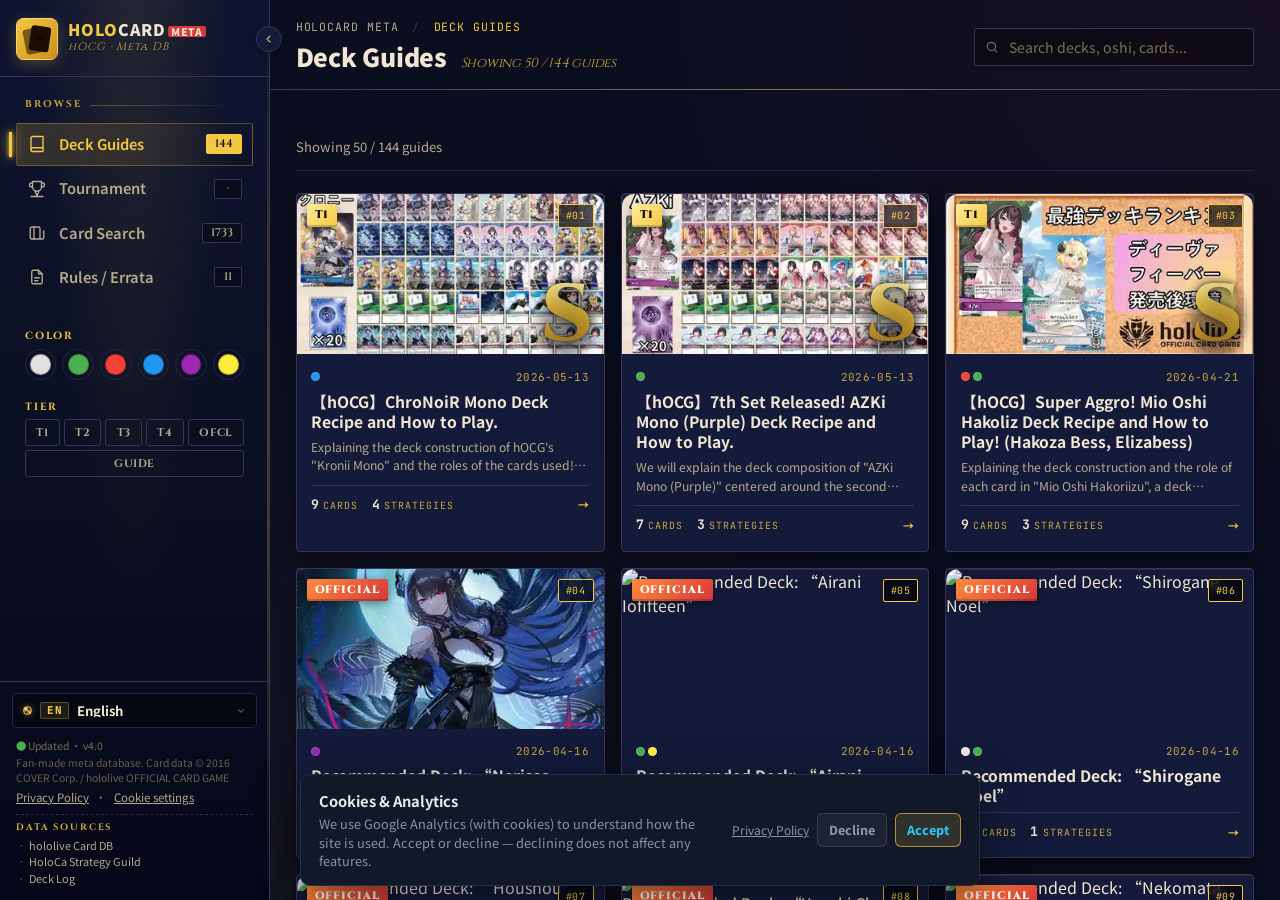
==== commit cec74194: "feat: deep links, consent mode, data guard, alias search, tests - hash router: shareable URLs for vi" ====
--- a/web/index.html
+++ b/web/index.html
@@ -8,16 +8,15 @@
   <meta name="apple-mobile-web-app-capable" content="yes">
   <meta name="apple-mobile-web-app-title" content="HOLOCARD META">
   <meta name="apple-mobile-web-app-status-bar-style" content="black-translucent">
-  <title>HOLOCARD META - hOCG Tier List, 牌組攻略 & Deck Guides</title>
-  <meta name="description" content="Fan-made hololive OFFICIAL CARD GAME (hOCG / ホロカ) meta database: 牌組攻略、Tier rankings, deck guides, guides de decks, guías de mazos, tournament results, and card data.">
-  <meta name="keywords" content="ホロカ, hOCG, ホロライブ カードゲーム, 環境, 最強デッキ, デッキレシピ, デッキ構築, Tier ランキング, 大会結果, WGP, おすすめデッキ, 回し方, 採用カード, hololive card game, hololive TCG, tier list, deck guide, deck recipe, tournament results, meta deck, card database, deck building, competitive, best deck, how to play, ホロカ攻略, ホロカード, hOCG meta, hololive卡牌遊戲, hOCG牌組攻略, 環境牌組, 大賽牌組, 卡片資料庫, guides de decks hOCG, recettes de decks, tier list hOCG, résultats de tournois hOCG, base de cartes hOCG, juego de cartas hololive, guías de mazos hOCG, recetas de decks, lista de tiers hOCG, resultados de torneos hOCG, base de datos de cartas hOCG">
+  <title>HOLOCARD META | ホロカ環境・hOCG Tier List・牌組攻略</title>
+  <meta name="description" content="HOLOCARD META tracks the hololive OFFICIAL CARD GAME (hOCG / ホロカ) meta with deck tier rankings, deck recipes, WGP results, card search, and 牌組攻略.">
   <link rel="canonical" href="https://holocardgame-meta.github.io/">
 
-  <link rel="alternate" hreflang="zh-TW" href="https://holocardgame-meta.github.io/?lang=zh-TW">
-  <link rel="alternate" hreflang="ja" href="https://holocardgame-meta.github.io/?lang=ja">
-  <link rel="alternate" hreflang="en" href="https://holocardgame-meta.github.io/?lang=en">
-  <link rel="alternate" hreflang="fr" href="https://holocardgame-meta.github.io/?lang=fr">
-  <link rel="alternate" hreflang="es" href="https://holocardgame-meta.github.io/?lang=es">
+  <link rel="alternate" hreflang="zh-TW" href="https://holocardgame-meta.github.io/zh-TW/">
+  <link rel="alternate" hreflang="ja" href="https://holocardgame-meta.github.io/ja/">
+  <link rel="alternate" hreflang="en" href="https://holocardgame-meta.github.io/en/">
+  <link rel="alternate" hreflang="fr" href="https://holocardgame-meta.github.io/fr/">
+  <link rel="alternate" hreflang="es" href="https://holocardgame-meta.github.io/es/">
   <link rel="alternate" hreflang="x-default" href="https://holocardgame-meta.github.io/">
 
   <link rel="preconnect" href="https://fonts.googleapis.com">
@@ -27,10 +26,11 @@
   <link rel="dns-prefetch" href="https://hololive-cardgame.github.io">
 
   <meta property="og:type" content="website">
-  <meta property="og:title" content="HOLOCARD META — ホロカ環境デッキランキング | hOCG Tier List & Deck Guides">
-  <meta property="og:description" content="ホロカ(hOCG)環境最強デッキTierランキング・100以上のデッキレシピ・WGP大会結果・1600枚以上のカード検索。牌組攻略, deck guides, guides de decks, guías de mazos & tournament results.">
+  <meta property="og:title" content="HOLOCARD META | ホロカ環境・hOCG Tier List・牌組攻略">
+  <meta property="og:description" content="HOLOCARD META tracks the hololive OFFICIAL CARD GAME (hOCG / ホロカ) meta with deck tier rankings, deck recipes, WGP results, card search, and 牌組攻略.">
   <meta property="og:url" content="https://holocardgame-meta.github.io/">
-  <meta property="og:image" content="https://holocardgame-meta.github.io/og-image.svg">
+  <meta property="og:image" content="https://holocardgame-meta.github.io/og-image.png">
+  <meta property="og:image:type" content="image/png">
   <meta property="og:image:width" content="1200">
   <meta property="og:image:height" content="630">
   <meta property="og:site_name" content="HOLOCARD META">
@@ -41,9 +41,9 @@
   <meta property="og:locale:alternate" content="es_ES">
 
   <meta name="twitter:card" content="summary_large_image">
-  <meta name="twitter:title" content="HOLOCARD META — ホロカ環境Tierランキング | hOCG Deck Guides">
-  <meta name="twitter:description" content="ホロカ最強デッキランキング・デッキレシピ・WGP大会結果を毎月更新。牌組攻略, 100+ deck guides, guides de decks, guías de mazos & 1600+ card database.">
-  <meta name="twitter:image" content="https://holocardgame-meta.github.io/og-image.svg">
+  <meta name="twitter:title" content="HOLOCARD META | ホロカ環境・hOCG Tier List・牌組攻略">
+  <meta name="twitter:description" content="HOLOCARD META tracks the hololive OFFICIAL CARD GAME (hOCG / ホロカ) meta with deck tier rankings, deck recipes, WGP results, card search, and 牌組攻略.">
+  <meta name="twitter:image" content="https://holocardgame-meta.github.io/og-image.png">
 
   <link rel="icon" type="image/svg+xml" href="favicon.svg">
   <link rel="manifest" href="manifest.webmanifest">
@@ -75,6 +75,7 @@
   </style>
 
   <link rel="modulepreload" href="app.js">
+  <link rel="modulepreload" href="seo-config.mjs">
   <link rel="modulepreload" href="i18n.js">
   <link rel="modulepreload" href="components/guides-view.js">
   <link rel="modulepreload" href="components/deck-view.js">
@@ -94,133 +95,10 @@
       "@context": "https://schema.org",
       "@type": "WebSite",
       "name": "HOLOCARD META",
-      "alternateName": ["ホロカメタ", "ホロカ環境", "hOCG Meta", "ホロカ最強デッキ", "hololive card game meta", "hOCG 牌組攻略", "hololive卡牌遊戲環境", "guides de decks hOCG", "base de cartes hOCG", "guías de mazos hOCG", "hololive card game español"],
+      "alternateName": ["ホロカ環境", "hOCG Meta", "hOCG 牌組攻略", "hololive card game meta"],
       "url": "https://holocardgame-meta.github.io/",
-      "description": "Fan-made ホロカ (hOCG) meta database. Tier lists, 牌組攻略, deck guides, guides de decks, guías de mazos, tournament results & card data.",
-      "inLanguage": ["zh-TW", "ja", "en", "fr", "es"],
-      "potentialAction": {
-        "@type": "SearchAction",
-        "target": "https://holocardgame-meta.github.io/?q={search_term_string}",
-        "query-input": "required name=search_term_string"
-      }
-    },
-    {
-      "@context": "https://schema.org",
-      "@type": "FAQPage",
-      "mainEntity": [
-        {
-          "@type": "Question",
-          "name": "What is the current hololive card game (hOCG) tier list?",
-          "acceptedAnswer": {
-            "@type": "Answer",
-            "text": "HOLOCARD META provides a monthly-updated tier list ranking hOCG decks into Tier 1, Tier 2, and Tier 3 based on WGP tournament win rates and competitive performance. Data is sourced from holocardstrategy.jp."
-          }
-        },
-        {
-          "@type": "Question",
-          "name": "Where can I find hololive card game deck guides and recipes?",
-          "acceptedAnswer": {
-            "@type": "Answer",
-            "text": "HOLOCARD META features 100+ deck guides from holocardstrategy.jp with card breakdowns, mulligan tips, and turn-by-turn strategies. It also includes 30+ official Bushiroad recommended decks and tournament-winning deck lists from WGP events."
-          }
-        },
-        {
-          "@type": "Question",
-          "name": "What are the best hOCG decks right now?",
-          "acceptedAnswer": {
-            "@type": "Answer",
-            "text": "The best hOCG decks are tracked in our Tier 1 rankings, updated monthly from Japanese tournament results. Top decks include archetypes built around popular Oshi cards like Hoshimachi Suisei, Tokoyami Towa, Usada Pekora, and more. Check our tier list for the latest competitive meta."
-          }
-        },
-        {
-          "@type": "Question",
-          "name": "How do I build a competitive hololive card game deck?",
-          "acceptedAnswer": {
-            "@type": "Answer",
-            "text": "Start by choosing an Oshi card, then browse our 100+ deck guides for card breakdowns and strategies. Each guide includes recommended cards, turn-by-turn play patterns, and mulligan advice. Filter by color (White, Green, Red, Blue, Purple, Yellow) or tier level to find the best deck for your playstyle."
-          }
-        },
-        {
-          "@type": "Question",
-          "name": "哪裡可以找到 hOCG 牌組攻略與牌組配方？",
-          "acceptedAnswer": {
-            "@type": "Answer",
-            "text": "HOLOCARD META 收錄 100+ hOCG 牌組攻略，包含採用卡片解說、起手留牌建議、回合策略、官方推薦牌組與 WGP 入賞牌組，適合繁體中文玩家查詢 hololive 卡牌遊戲環境。"
-          }
-        },
-        {
-          "@type": "Question",
-          "name": "目前 hololive card game 的 Tier List 怎麼看？",
-          "acceptedAnswer": {
-            "@type": "Answer",
-            "text": "HOLOCARD META 依 WGP 大賽結果、使用率與競技表現，將 hOCG 環境牌組整理為 Tier 1、Tier 2、Tier 3，並每月更新牌組攻略、牌組配方與卡片資料。"
-          }
-        },
-        {
-          "@type": "Question",
-          "name": "Où trouver des guides de decks hOCG et des recettes de decks ?",
-          "acceptedAnswer": {
-            "@type": "Answer",
-            "text": "HOLOCARD META rassemble plus de 100 guides de decks hOCG avec analyse des cartes, conseils de mulligan, plans de jeu par tour, recettes officielles recommandées et listes gagnantes issues des tournois WGP."
-          }
-        },
-        {
-          "@type": "Question",
-          "name": "Quelle est la tier list actuelle du hololive card game ?",
-          "acceptedAnswer": {
-            "@type": "Answer",
-            "text": "La tier list de HOLOCARD META classe les decks hOCG en Tier 1, Tier 2 et Tier 3 selon les résultats WGP, le taux d'utilisation et les performances compétitives. Les données de decks et de cartes sont mises à jour mensuellement."
-          }
-        },
-        {
-          "@type": "Question",
-          "name": "¿Dónde puedo encontrar guías de mazos hOCG y recetas de decks?",
-          "acceptedAnswer": {
-            "@type": "Answer",
-            "text": "HOLOCARD META reúne más de 100 guías de mazos hOCG con explicación de cartas, consejos de mulligan, patrones de juego por turnos, recetas oficiales recomendadas y listas ganadoras de torneos WGP."
-          }
-        },
-        {
-          "@type": "Question",
-          "name": "¿Cuál es el tier list actual de hololive card game?",
-          "acceptedAnswer": {
-            "@type": "Answer",
-            "text": "El tier list de HOLOCARD META clasifica mazos hOCG en Tier 1, Tier 2 y Tier 3 según resultados de torneos WGP, tasa de uso y rendimiento competitivo. La base de datos se actualiza mensualmente."
-          }
-        },
-        {
-          "@type": "Question",
-          "name": "ホロカの環境デッキランキングはどこで見れますか？",
-          "acceptedAnswer": {
-            "@type": "Answer",
-            "text": "HOLOCARD METAでは、WGP大会結果に基づいたTier 1/2/3のデッキランキング、100以上のデッキ攻略ガイド、1600枚以上のカード検索が利用できます。holocardstrategy.jpのデータを基に毎月更新。"
-          }
-        },
-        {
-          "@type": "Question",
-          "name": "ホロカの最強デッキ・おすすめデッキは何ですか？",
-          "acceptedAnswer": {
-            "@type": "Answer",
-            "text": "最新の環境Tier 1デッキはWGP大会入賞率を基に毎月更新されます。星街すいせい、常闇トワ、兎田ぺこら、さくらみこなどの人気推しカードを軸にしたデッキが上位にランクインしています。詳しくはTierランキングをご覧ください。"
-          }
-        },
-        {
-          "@type": "Question",
-          "name": "ホロカのデッキレシピ・構築ガイドはありますか？",
-          "acceptedAnswer": {
-            "@type": "Answer",
-            "text": "holocardstrategy.jpから100以上のデッキ攻略記事を収録しています。各ガイドには採用カード解説、マリガン判断、回し方（ターン別戦略）が含まれます。色別（白・緑・赤・青・紫・黄）やTier別で絞り込み可能です。"
-          }
-        },
-        {
-          "@type": "Question",
-          "name": "ホロカの大会結果・WGP入賞デッキはどこで見れますか？",
-          "acceptedAnswer": {
-            "@type": "Answer",
-            "text": "WGP2025-26シーズン（東京・千葉・愛知など）の入賞デッキをDeck Logから取得し掲載しています。推し使用率、デッキコード、順位を確認できます。"
-          }
-        }
-      ]
+      "description": "Fan-made hOCG and ホロカ meta database for deck tier rankings, deck recipes, tournament results, card search, and 牌組攻略.",
+      "inLanguage": ["zh-TW", "ja", "en", "fr", "es"]
     },
     {
       "@context": "https://schema.org",
@@ -357,6 +235,7 @@
               <button class="tier-chip" data-tier="1" data-t="1" aria-pressed="false">T1</button>
               <button class="tier-chip" data-tier="2" data-t="2" aria-pressed="false">T2</button>
               <button class="tier-chip" data-tier="3" data-t="3" aria-pressed="false">T3</button>
+              <button class="tier-chip" data-tier="4" data-t="4" aria-pressed="false">T4</button>
               <button class="tier-chip" data-tier="official" data-t="official" aria-pressed="false">OFCL</button>
               <button class="tier-chip" data-tier="guide" data-t="guide" aria-pressed="false">GUIDE</button>
             </div>
@@ -421,9 +300,14 @@
         </div>
         <div class="foot-meta">
           <div class="foot-meta-line">
-            <span class="dot">●</span> <span data-i18n="footer_updated">Updated</span> · v4.0
+            <span class="dot">●</span> <span data-i18n="footer_updated">Updated</span> · <span id="footMetaDate">v4.0</span>
           </div>
           <div class="foot-meta-line foot-meta-disclaimer" data-i18n="footer_disclaimer">Fan-made 環境資料庫。卡片資料 © 2016 COVER Corp. / hololive OFFICIAL CARD GAME</div>
+          <div class="foot-meta-line foot-links">
+            <a href="privacy.html" target="_blank" rel="noopener" data-i18n="consent_privacy">隱私權政策</a>
+            <span aria-hidden="true">·</span>
+            <button type="button" class="foot-link-btn" id="consentSettings" data-i18n="footer_cookie_settings">Cookie 設定</button>
+          </div>
           <div class="foot-meta-sources">
             <div class="foot-meta-sources-label"><span data-i18n="footer_sources">資料來源</span></div>
             <ul class="foot-meta-sources-list">
@@ -502,7 +386,7 @@
   <noscript>
     <div style="max-width:700px;margin:2rem auto;padding:1rem;color:#ccc">
       <h2>HOLOCARD META - hOCG Tier List & Deck Guide Database</h2>
-      <p>The most comprehensive fan-made meta deck database for hololive OFFICIAL CARD GAME (hOCG / ホロカ). Browse competitive tier rankings, deck recipes, tournament results, and a full card database — updated monthly. Not affiliated with COVER Corp.</p>
+      <p>The most comprehensive fan-made meta deck database for hololive OFFICIAL CARD GAME (hOCG / ホロカ). Browse competitive tier rankings, deck recipes, tournament results, and a full card database — updated weekly. Not affiliated with COVER Corp.</p>
 
       <h3>hololive Card Game Tier List & Meta Rankings</h3>
       <p>Our tier list ranks every competitive hOCG deck into Tier 1, Tier 2, and Tier 3 based on WGP tournament win rates, usage rates, and overall meta performance. Find out which Oshi decks dominate the current competitive scene.</p>
@@ -556,7 +440,7 @@
       <h4>Tier 排行榜、牌組配方與大賽結果</h4>
       <p>依 WGP 大賽入賞資料整理 Tier 1、Tier 2、Tier 3 牌組，收錄官方推薦牌組、Deck Log 代碼、推し使用率與色組策略，協助玩家比較環境牌組與構築方向。</p>
 
-      <p>Available in Chinese (繁體中文), English, Japanese (日本語), French (Français), and Spanish (Español). Data sourced from holocardstrategy.jp, Bushiroad Deck Log, and en.hololive-official-cardgame.com. Updated monthly.</p>
+      <p>Available in Chinese (繁體中文), English, Japanese (日本語), French (Français), and Spanish (Español). Data sourced from holocardstrategy.jp, Bushiroad Deck Log, and en.hololive-official-cardgame.com. Updated weekly.</p>
       <p>Please enable JavaScript to use this application.</p>
     </div>
   </noscript>
@@ -577,15 +461,39 @@
     </div>
   </div>
 
-  <div id="iosInstallPrompt" class="ios-install-prompt" hidden role="dialog" aria-live="polite" aria-labelledby="iosInstallTitle">
-    <img class="ios-install-icon" src="favicon.svg" alt="" width="42" height="42" aria-hidden="true">
-    <div class="ios-install-copy">
-      <div class="ios-install-title" id="iosInstallTitle" data-i18n="install_prompt_title">加入主畫面</div>
-      <p data-i18n="install_prompt_body">在 Safari 按分享按鈕，選擇「加入主畫面」即可像 App 一樣快速開啟。</p>
-    </div>
-    <div class="ios-install-actions">
-      <button type="button" class="ios-install-btn ios-install-btn-muted" id="iosInstallLater" data-i18n="install_prompt_later">稍後</button>
-      <button type="button" class="ios-install-btn" id="iosInstallDismiss" data-i18n="install_prompt_dismiss">知道了</button>
+  <div id="consentBanner" class="consent-banner" hidden role="dialog" aria-live="polite" aria-labelledby="consentTitle">
+    <div class="consent-copy">
+      <div class="consent-title" id="consentTitle" data-i18n="consent_title">Cookie 與分析</div>
+      <p class="consent-body" data-i18n="consent_body">我們使用 Google Analytics 了解網站使用情況（需要 Cookie）。你可以接受或拒絕，拒絕不影響任何功能。</p>
+    </div>
+    <div class="consent-actions">
+      <a class="consent-link" href="privacy.html" target="_blank" rel="noopener" data-i18n="consent_privacy">隱私權政策</a>
+      <button type="button" class="app-install-btn app-install-btn-muted" id="consentDecline" data-i18n="consent_decline">拒絕</button>
+      <button type="button" class="app-install-btn" id="consentAccept" data-i18n="consent_accept">接受</button>
+    </div>
+  </div>
+
+  <div id="iosInstallPrompt" class="app-install-prompt" hidden role="dialog" aria-live="polite" aria-labelledby="iosInstallTitle">
+    <img class="app-install-icon" src="favicon.svg" alt="" width="42" height="42" aria-hidden="true">
+    <div class="app-install-copy">
+      <div class="app-install-title" id="iosInstallTitle" data-i18n="install_prompt_title">加入主畫面</div>
+      <p id="iosInstallBody" data-i18n="install_prompt_body">在 Safari 按分享按鈕，選擇「加入主畫面」即可像 App 一樣快速開啟。</p>
+    </div>
+    <div class="app-install-actions">
+      <button type="button" class="app-install-btn app-install-btn-muted" id="iosInstallLater" data-i18n="install_prompt_later">稍後</button>
+      <button type="button" class="app-install-btn" id="iosInstallDismiss" data-i18n="install_prompt_dismiss">知道了</button>
+    </div>
+  </div>
+
+  <div id="androidInstallPrompt" class="app-install-prompt" hidden role="dialog" aria-live="polite" aria-labelledby="androidInstallTitle">
+    <img class="app-install-icon" src="favicon.svg" alt="" width="42" height="42" aria-hidden="true">
+    <div class="app-install-copy">
+      <div class="app-install-title" id="androidInstallTitle" data-i18n="install_prompt_title">加入主畫面</div>
+      <p data-i18n="install_prompt_android_body">在 Chrome 按「加入」即可把 HOLOCARD META 安裝到主畫面，像 App 一樣快速開啟。</p>
+    </div>
+    <div class="app-install-actions">
+      <button type="button" class="app-install-btn app-install-btn-muted" id="androidInstallLater" data-i18n="install_prompt_later">稍後</button>
+      <button type="button" class="app-install-btn" id="androidInstallNow" data-i18n="install_prompt_android_install">加入</button>
     </div>
   </div>
 
@@ -594,21 +502,34 @@
     window.HOLOCARD_GA_ID = 'G-8WS4X0WWQQ';
     window.dataLayer = window.dataLayer || [];
     window.gtag = window.gtag || function(){window.dataLayer.push(arguments);};
+    // GDPR consent mode: analytics stays denied (and gtag.js unloaded) until the
+    // visitor accepts via the consent banner. Choice persists in localStorage.
+    window.gtag('consent', 'default', {
+      analytics_storage: 'denied',
+      ad_storage: 'denied',
+      ad_user_data: 'denied',
+      ad_personalization: 'denied'
+    });
     window.gtag('js', new Date());
     window.gtag('config', window.HOLOCARD_GA_ID, { send_page_view: false });
     (function(){
       var loaded = false;
-      function load(){
+      function consentGranted(){
+        try { return localStorage.getItem('holo-consent') === 'granted'; } catch (e) { return false; }
+      }
+      function inject(){
         if (loaded) return;
         loaded = true;
+        window.gtag('consent', 'update', { analytics_storage: 'granted' });
         var s = document.createElement('script');
         s.src = 'https://www.googletagmanager.com/gtag/js?id=' + window.HOLOCARD_GA_ID;
         document.head.appendChild(s);
-        ['click','scroll','keydown','touchstart'].forEach(function(e){
-          document.removeEventListener(e, load, {capture:true});
-        });
+      }
+      function load(){
+        if (consentGranted()) inject();
       }
       window.holocardLoadGoogleTag = load;
+      window.holocardConsentGranted = inject;
       ['click','scroll','keydown','touchstart'].forEach(function(e){
         document.addEventListener(e, load, {capture:true,once:true,passive:true});
       });
--- a/web/style.css
+++ b/web/style.css
@@ -663,6 +663,7 @@
 .tier-chip.active[data-t="1"] { background: linear-gradient(135deg, #ffeb9a, #f4c842); border-color: #ffeb9a; }
 .tier-chip.active[data-t="2"] { background: linear-gradient(135deg, #e8e8e8, #b0b0b0); border-color: #e8e8e8; color: #1a0e02; }
 .tier-chip.active[data-t="3"] { background: linear-gradient(135deg, #e8a878, #b56b3a); border-color: #e8a878; color: #1a0e02; }
+.tier-chip.active[data-t="4"] { background: linear-gradient(135deg, #9ad1ff, #4a90c2); border-color: #9ad1ff; color: #1a0e02; }
 .tier-chip.active[data-t="official"] { background: linear-gradient(135deg, #ff8a3d, #d63838); border-color: #ff8a3d; color: #fff; }
 .tier-chip.active[data-t="guide"] { background: var(--text-2); border-color: var(--text-2); color: #1a0e02; }
 
@@ -1197,6 +1198,7 @@
 .deck-tier-tag[data-t="1"] { background: linear-gradient(135deg, #ffeb9a, #f4c842); color: #1a0e02; }
 .deck-tier-tag[data-t="2"] { background: linear-gradient(135deg, #e8e8e8, #b0b0b0); color: #1a0e02; }
 .deck-tier-tag[data-t="3"] { background: linear-gradient(135deg, #e8a878, #b56b3a); color: #1a0e02; }
+.deck-tier-tag[data-t="4"] { background: linear-gradient(135deg, #9ad1ff, #4a90c2); color: #1a0e02; }
 .deck-tier-tag.official { background: linear-gradient(135deg, #ff8a3d, #d63838); color: #fff; }
 .deck-tier-tag.guide { background: var(--accent); color: #1a0e02; }
 
@@ -1338,6 +1340,10 @@
 }
 .deck-tier-letter[data-t="3"] {
   background: linear-gradient(180deg, #e8a878 0%, #cd7f32 40%, #8a4f1c 100%);
+  -webkit-background-clip: text; background-clip: text;
+}
+.deck-tier-letter[data-t="4"] {
+  background: linear-gradient(180deg, #b8d8f0 0%, #6fa8d0 40%, #3a6a94 100%);
   -webkit-background-clip: text; background-clip: text;
 }
 .deck-rank-badge {
@@ -4313,7 +4319,7 @@
   border: 1px solid var(--border-2);
 }
 
-.ios-install-prompt {
+.app-install-prompt {
   position: fixed;
   left: max(12px, env(safe-area-inset-left));
   right: max(12px, env(safe-area-inset-right));
@@ -4339,13 +4345,13 @@
   pointer-events: none;
   transition: opacity .18s ease, transform .18s ease;
 }
-.ios-install-prompt[hidden] { display: none; }
-.ios-install-prompt.is-visible {
+.app-install-prompt[hidden] { display: none; }
+.app-install-prompt.is-visible {
   opacity: 1;
   transform: translateY(0);
   pointer-events: auto;
 }
-.ios-install-icon {
+.app-install-icon {
   width: 42px;
   height: 42px;
   display: block;
@@ -4353,29 +4359,29 @@
   box-shadow: 0 6px 18px rgba(0,0,0,.38);
   flex-shrink: 0;
 }
-.ios-install-copy {
+.app-install-copy {
   min-width: 0;
   display: grid;
   gap: .18rem;
 }
-.ios-install-title {
+.app-install-title {
   color: var(--text-1);
   font-weight: 800;
   letter-spacing: .02em;
   line-height: 1.25;
 }
-.ios-install-copy p {
+.app-install-copy p {
   margin: 0;
   color: var(--text-2);
   font-size: .82rem;
   line-height: 1.45;
 }
-.ios-install-actions {
+.app-install-actions {
   display: flex;
   gap: .45rem;
   align-items: center;
 }
-.ios-install-btn {
+.app-install-btn {
   appearance: none;
   border: 1px solid rgba(244,200,66,.65);
   border-radius: 6px;
@@ -4389,13 +4395,13 @@
   padding: .6rem .7rem;
   cursor: pointer;
 }
-.ios-install-btn-muted {
+.app-install-btn-muted {
   border-color: rgba(255,255,255,.12);
   background: rgba(255,255,255,.05);
   color: var(--text-2);
 }
-.ios-install-btn:hover,
-.ios-install-btn:focus-visible {
+.app-install-btn:hover,
+.app-install-btn:focus-visible {
   border-color: var(--accent);
   outline: none;
 }
@@ -4407,17 +4413,65 @@
     gap: .5rem;
   }
   .rules-article-meta { flex-direction: row; align-items: center; }
-  .ios-install-prompt {
+  .app-install-prompt {
     grid-template-columns: 38px minmax(0, 1fr);
     align-items: start;
     gap: .7rem;
   }
-  .ios-install-icon {
+  .app-install-icon {
     width: 38px;
     height: 38px;
   }
-  .ios-install-actions {
+  .app-install-actions {
     grid-column: 1 / -1;
     justify-content: flex-end;
   }
 }
+
+/* ── Cookie consent banner ─────────────────────────────────────────────── */
+.consent-banner {
+  position: fixed;
+  left: 50%;
+  bottom: calc(14px + env(safe-area-inset-bottom));
+  transform: translate(-50%, 12px);
+  width: min(680px, calc(100vw - 28px));
+  display: flex;
+  gap: 1rem;
+  align-items: center;
+  justify-content: space-between;
+  background: var(--bg-2);
+  border: 1px solid var(--border);
+  border-radius: 10px;
+  padding: .9rem 1.1rem;
+  z-index: 130;
+  opacity: 0;
+  transition: opacity .18s ease, transform .18s ease;
+  box-shadow: 0 12px 40px rgba(0, 0, 0, .5);
+}
+.consent-banner[hidden] { display: none; }
+.consent-banner.is-visible { opacity: 1; transform: translate(-50%, 0); }
+.consent-title { font-weight: 700; font-size: .92rem; margin-bottom: .15rem; }
+.consent-body { color: var(--text-2); font-size: .8rem; margin: 0; line-height: 1.45; }
+.consent-actions { display: flex; gap: .5rem; align-items: center; flex-shrink: 0; flex-wrap: wrap; }
+.consent-link { color: var(--text-2); font-size: .75rem; text-decoration: underline; }
+.consent-link:hover { color: var(--text-1); }
+@media (max-width: 640px) {
+  .consent-banner { flex-direction: column; align-items: stretch; gap: .65rem; }
+  .consent-actions { justify-content: flex-end; }
+}
+
+/* Footer privacy / cookie-settings links */
+.foot-links { display: flex; gap: .4rem; align-items: center; font-size: .72rem; }
+.foot-links a { color: var(--text-2); text-decoration: underline; }
+.foot-links a:hover { color: var(--text-1); }
+.foot-link-btn {
+  appearance: none;
+  background: none;
+  border: none;
+  padding: 0;
+  font: inherit;
+  color: var(--text-2);
+  text-decoration: underline;
+  cursor: pointer;
+}
+.foot-link-btn:hover { color: var(--text-1); }
--- a/web/style.css
+++ b/web/style.css
@@ -663,6 +663,7 @@
 .tier-chip.active[data-t="1"] { background: linear-gradient(135deg, #ffeb9a, #f4c842); border-color: #ffeb9a; }
 .tier-chip.active[data-t="2"] { background: linear-gradient(135deg, #e8e8e8, #b0b0b0); border-color: #e8e8e8; color: #1a0e02; }
 .tier-chip.active[data-t="3"] { background: linear-gradient(135deg, #e8a878, #b56b3a); border-color: #e8a878; color: #1a0e02; }
+.tier-chip.active[data-t="4"] { background: linear-gradient(135deg, #9ad1ff, #4a90c2); border-color: #9ad1ff; color: #1a0e02; }
 .tier-chip.active[data-t="official"] { background: linear-gradient(135deg, #ff8a3d, #d63838); border-color: #ff8a3d; color: #fff; }
 .tier-chip.active[data-t="guide"] { background: var(--text-2); border-color: var(--text-2); color: #1a0e02; }
 
@@ -1197,6 +1198,7 @@
 .deck-tier-tag[data-t="1"] { background: linear-gradient(135deg, #ffeb9a, #f4c842); color: #1a0e02; }
 .deck-tier-tag[data-t="2"] { background: linear-gradient(135deg, #e8e8e8, #b0b0b0); color: #1a0e02; }
 .deck-tier-tag[data-t="3"] { background: linear-gradient(135deg, #e8a878, #b56b3a); color: #1a0e02; }
+.deck-tier-tag[data-t="4"] { background: linear-gradient(135deg, #9ad1ff, #4a90c2); color: #1a0e02; }
 .deck-tier-tag.official { background: linear-gradient(135deg, #ff8a3d, #d63838); color: #fff; }
 .deck-tier-tag.guide { background: var(--accent); color: #1a0e02; }
 
@@ -1338,6 +1340,10 @@
 }
 .deck-tier-letter[data-t="3"] {
   background: linear-gradient(180deg, #e8a878 0%, #cd7f32 40%, #8a4f1c 100%);
+  -webkit-background-clip: text; background-clip: text;
+}
+.deck-tier-letter[data-t="4"] {
+  background: linear-gradient(180deg, #b8d8f0 0%, #6fa8d0 40%, #3a6a94 100%);
   -webkit-background-clip: text; background-clip: text;
 }
 .deck-rank-badge {
@@ -4313,7 +4319,7 @@
   border: 1px solid var(--border-2);
 }
 
-.ios-install-prompt {
+.app-install-prompt {
   position: fixed;
   left: max(12px, env(safe-area-inset-left));
   right: max(12px, env(safe-area-inset-right));
@@ -4339,13 +4345,13 @@
   pointer-events: none;
   transition: opacity .18s ease, transform .18s ease;
 }
-.ios-install-prompt[hidden] { display: none; }
-.ios-install-prompt.is-visible {
+.app-install-prompt[hidden] { display: none; }
+.app-install-prompt.is-visible {
   opacity: 1;
   transform: translateY(0);
   pointer-events: auto;
 }
-.ios-install-icon {
+.app-install-icon {
   width: 42px;
   height: 42px;
   display: block;
@@ -4353,29 +4359,29 @@
   box-shadow: 0 6px 18px rgba(0,0,0,.38);
   flex-shrink: 0;
 }
-.ios-install-copy {
+.app-install-copy {
   min-width: 0;
   display: grid;
   gap: .18rem;
 }
-.ios-install-title {
+.app-install-title {
   color: var(--text-1);
   font-weight: 800;
   letter-spacing: .02em;
   line-height: 1.25;
 }
-.ios-install-copy p {
+.app-install-copy p {
   margin: 0;
   color: var(--text-2);
   font-size: .82rem;
   line-height: 1.45;
 }
-.ios-install-actions {
+.app-install-actions {
   display: flex;
   gap: .45rem;
   align-items: center;
 }
-.ios-install-btn {
+.app-install-btn {
   appearance: none;
   border: 1px solid rgba(244,200,66,.65);
   border-radius: 6px;
@@ -4389,13 +4395,13 @@
   padding: .6rem .7rem;
   cursor: pointer;
 }
-.ios-install-btn-muted {
+.app-install-btn-muted {
   border-color: rgba(255,255,255,.12);
   background: rgba(255,255,255,.05);
   color: var(--text-2);
 }
-.ios-install-btn:hover,
-.ios-install-btn:focus-visible {
+.app-install-btn:hover,
+.app-install-btn:focus-visible {
   border-color: var(--accent);
   outline: none;
 }
@@ -4407,17 +4413,65 @@
     gap: .5rem;
   }
   .rules-article-meta { flex-direction: row; align-items: center; }
-  .ios-install-prompt {
+  .app-install-prompt {
     grid-template-columns: 38px minmax(0, 1fr);
     align-items: start;
     gap: .7rem;
   }
-  .ios-install-icon {
+  .app-install-icon {
     width: 38px;
     height: 38px;
   }
-  .ios-install-actions {
+  .app-install-actions {
     grid-column: 1 / -1;
     justify-content: flex-end;
   }
 }
+
+/* ── Cookie consent banner ─────────────────────────────────────────────── */
+.consent-banner {
+  position: fixed;
+  left: 50%;
+  bottom: calc(14px + env(safe-area-inset-bottom));
+  transform: translate(-50%, 12px);
+  width: min(680px, calc(100vw - 28px));
+  display: flex;
+  gap: 1rem;
+  align-items: center;
+  justify-content: space-between;
+  background: var(--bg-2);
+  border: 1px solid var(--border);
+  border-radius: 10px;
+  padding: .9rem 1.1rem;
+  z-index: 130;
+  opacity: 0;
+  transition: opacity .18s ease, transform .18s ease;
+  box-shadow: 0 12px 40px rgba(0, 0, 0, .5);
+}
+.consent-banner[hidden] { display: none; }
+.consent-banner.is-visible { opacity: 1; transform: translate(-50%, 0); }
+.consent-title { font-weight: 700; font-size: .92rem; margin-bottom: .15rem; }
+.consent-body { color: var(--text-2); font-size: .8rem; margin: 0; line-height: 1.45; }
+.consent-actions { display: flex; gap: .5rem; align-items: center; flex-shrink: 0; flex-wrap: wrap; }
+.consent-link { color: var(--text-2); font-size: .75rem; text-decoration: underline; }
+.consent-link:hover { color: var(--text-1); }
+@media (max-width: 640px) {
+  .consent-banner { flex-direction: column; align-items: stretch; gap: .65rem; }
+  .consent-actions { justify-content: flex-end; }
+}
+
+/* Footer privacy / cookie-settings links */
+.foot-links { display: flex; gap: .4rem; align-items: center; font-size: .72rem; }
+.foot-links a { color: var(--text-2); text-decoration: underline; }
+.foot-links a:hover { color: var(--text-1); }
+.foot-link-btn {
+  appearance: none;
+  background: none;
+  border: none;
+  padding: 0;
+  font: inherit;
+  color: var(--text-2);
+  text-decoration: underline;
+  cursor: pointer;
+}
+.foot-link-btn:hover { color: var(--text-1); }
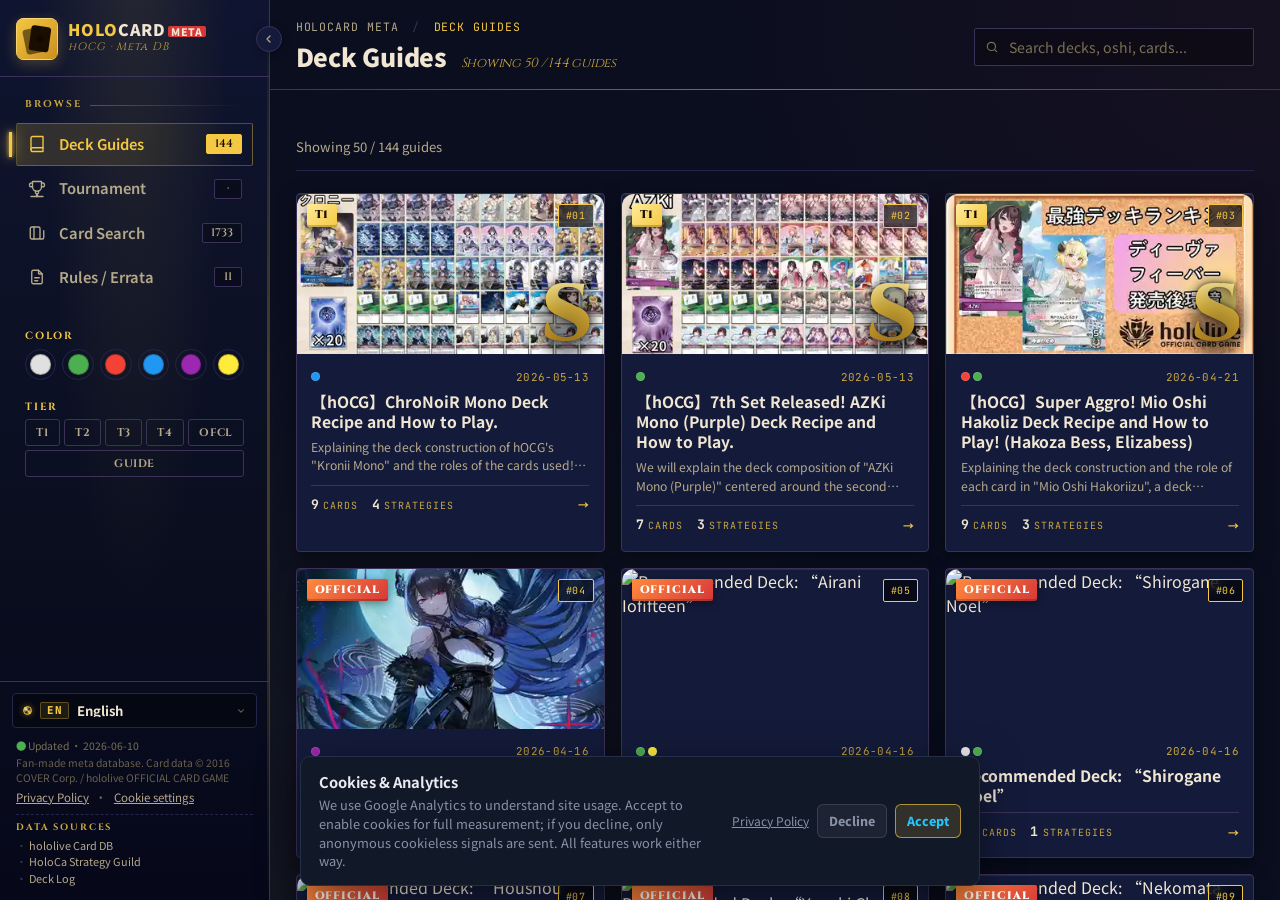
==== commit 461e1bf9: "feat: entity SEO pages, share, a11y, resilience, advanced consent - 144 static /deck/<slug>/ pages (" ====
--- a/web/index.html
+++ b/web/index.html
@@ -83,10 +83,10 @@
   <link rel="modulepreload" href="components/tournament-view.js">
 
   <link rel="preload" href="style.css?v=4" as="style" onload="this.onload=null;this.rel='stylesheet'">
-  <link rel="preload" href="https://fonts.googleapis.com/css2?family=Noto+Sans+TC:wght@300;400;500;700;900&family=Noto+Sans+JP:wght@400;500;700&family=Cinzel:wght@500;700;900&family=JetBrains+Mono:wght@400;500;700&family=Orbitron:wght@500;700;900&display=swap" as="style" onload="this.onload=null;this.rel='stylesheet'">
+  <link rel="preload" href="https://fonts.googleapis.com/css2?family=Noto+Sans+TC:wght@400;700;900&family=Noto+Sans+JP:wght@400;700&family=Cinzel:wght@500;700;900&family=JetBrains+Mono:wght@400;500;700&family=Orbitron:wght@500;900&display=swap" as="style" onload="this.onload=null;this.rel='stylesheet'">
   <noscript>
     <link rel="stylesheet" href="style.css?v=4">
-    <link rel="stylesheet" href="https://fonts.googleapis.com/css2?family=Noto+Sans+TC:wght@300;400;500;700;900&family=Noto+Sans+JP:wght@400;500;700&family=Cinzel:wght@500;700;900&family=JetBrains+Mono:wght@400;500;700&family=Orbitron:wght@500;700;900&display=swap">
+    <link rel="stylesheet" href="https://fonts.googleapis.com/css2?family=Noto+Sans+TC:wght@400;700;900&family=Noto+Sans+JP:wght@400;700&family=Cinzel:wght@500;700;900&family=JetBrains+Mono:wght@400;500;700&family=Orbitron:wght@500;900&display=swap">
   </noscript>
 
   <script type="application/ld+json">
@@ -447,16 +447,22 @@
 
   <div id="deckModal" class="modal" hidden>
     <div class="modal-backdrop"></div>
-    <div class="modal-content">
-      <button class="modal-close">&times;</button>
+    <div class="modal-content" role="dialog" aria-modal="true" aria-label="牌組詳情 Deck details">
+      <button class="modal-close" aria-label="Close">&times;</button>
+      <button class="modal-share" type="button" aria-label="分享 Share" title="Share">
+        <svg width="14" height="14" viewBox="0 0 24 24" fill="none" stroke="currentColor" stroke-width="2" stroke-linecap="round" stroke-linejoin="round" aria-hidden="true"><circle cx="18" cy="5" r="3"/><circle cx="6" cy="12" r="3"/><circle cx="18" cy="19" r="3"/><line x1="8.59" y1="13.51" x2="15.42" y2="17.49"/><line x1="15.41" y1="6.51" x2="8.59" y2="10.49"/></svg>
+      </button>
       <div id="deckModalBody"></div>
     </div>
   </div>
 
   <div id="cardModal" class="modal" hidden>
     <div class="modal-backdrop"></div>
-    <div class="modal-content card-modal-content">
-      <button class="modal-close">&times;</button>
+    <div class="modal-content card-modal-content" role="dialog" aria-modal="true" aria-label="卡片詳情 Card details">
+      <button class="modal-close" aria-label="Close">&times;</button>
+      <button class="modal-share" type="button" aria-label="分享 Share" title="Share">
+        <svg width="14" height="14" viewBox="0 0 24 24" fill="none" stroke="currentColor" stroke-width="2" stroke-linecap="round" stroke-linejoin="round" aria-hidden="true"><circle cx="18" cy="5" r="3"/><circle cx="6" cy="12" r="3"/><circle cx="18" cy="19" r="3"/><line x1="8.59" y1="13.51" x2="15.42" y2="17.49"/><line x1="15.41" y1="6.51" x2="8.59" y2="10.49"/></svg>
+      </button>
       <div id="cardModalBody"></div>
     </div>
   </div>
@@ -464,7 +470,7 @@
   <div id="consentBanner" class="consent-banner" hidden role="dialog" aria-live="polite" aria-labelledby="consentTitle">
     <div class="consent-copy">
       <div class="consent-title" id="consentTitle" data-i18n="consent_title">Cookie 與分析</div>
-      <p class="consent-body" data-i18n="consent_body">我們使用 Google Analytics 了解網站使用情況（需要 Cookie）。你可以接受或拒絕，拒絕不影響任何功能。</p>
+      <p class="consent-body" data-i18n="consent_body">我們使用 Google Analytics 了解網站使用情況。接受即啟用 Cookie 完整統計；拒絕則僅傳送無 Cookie 的匿名訊號，不影響任何功能。</p>
     </div>
     <div class="consent-actions">
       <a class="consent-link" href="privacy.html" target="_blank" rel="noopener" data-i18n="consent_privacy">隱私權政策</a>
@@ -502,34 +508,37 @@
     window.HOLOCARD_GA_ID = 'G-8WS4X0WWQQ';
     window.dataLayer = window.dataLayer || [];
     window.gtag = window.gtag || function(){window.dataLayer.push(arguments);};
-    // GDPR consent mode: analytics stays denied (and gtag.js unloaded) until the
-    // visitor accepts via the consent banner. Choice persists in localStorage.
-    window.gtag('consent', 'default', {
-      analytics_storage: 'denied',
-      ad_storage: 'denied',
-      ad_user_data: 'denied',
-      ad_personalization: 'denied'
-    });
+    // Advanced Consent Mode: gtag.js always loads (lazily), but analytics_storage
+    // stays denied until the visitor accepts via the consent banner — GA then
+    // receives only cookieless anonymous pings and models the gap. The stored
+    // choice is applied as the default before config to avoid a denied->granted
+    // flip on every page load.
+    (function(){
+      var granted = false;
+      try { granted = localStorage.getItem('holo-consent') === 'granted'; } catch (e) {}
+      window.gtag('consent', 'default', {
+        analytics_storage: granted ? 'granted' : 'denied',
+        ad_storage: 'denied',
+        ad_user_data: 'denied',
+        ad_personalization: 'denied'
+      });
+    })();
     window.gtag('js', new Date());
     window.gtag('config', window.HOLOCARD_GA_ID, { send_page_view: false });
     (function(){
       var loaded = false;
-      function consentGranted(){
-        try { return localStorage.getItem('holo-consent') === 'granted'; } catch (e) { return false; }
-      }
-      function inject(){
+      function load(){
         if (loaded) return;
         loaded = true;
-        window.gtag('consent', 'update', { analytics_storage: 'granted' });
         var s = document.createElement('script');
         s.src = 'https://www.googletagmanager.com/gtag/js?id=' + window.HOLOCARD_GA_ID;
         document.head.appendChild(s);
       }
-      function load(){
-        if (consentGranted()) inject();
-      }
       window.holocardLoadGoogleTag = load;
-      window.holocardConsentGranted = inject;
+      window.holocardConsentGranted = function(){
+        window.gtag('consent', 'update', { analytics_storage: 'granted' });
+        load();
+      };
       ['click','scroll','keydown','touchstart'].forEach(function(e){
         document.addEventListener(e, load, {capture:true,once:true,passive:true});
       });
--- a/web/style.css
+++ b/web/style.css
@@ -4475,3 +4475,59 @@
   cursor: pointer;
 }
 .foot-link-btn:hover { color: var(--text-1); }
+
+/* ── Modal share button ────────────────────────────────────────────────── */
+.modal-share {
+  position: absolute;
+  top: 10px;
+  right: 54px;
+  background: linear-gradient(180deg, #1a2335 0%, #0e1525 100%);
+  color: #f0e6d2;
+  border: 1px solid #f4c842;
+  width: 34px;
+  height: 34px;
+  border-radius: 4px;
+  cursor: pointer;
+  z-index: 20;
+  padding: 0;
+  display: grid;
+  place-items: center;
+}
+.modal-share:hover,
+.modal-share:focus-visible {
+  color: #f4c842;
+  outline: none;
+  box-shadow: 0 0 0 2px rgba(244, 200, 66, .35);
+}
+
+/* ── Toast ─────────────────────────────────────────────────────────────── */
+.app-toast {
+  position: fixed;
+  left: 50%;
+  bottom: calc(24px + env(safe-area-inset-bottom));
+  transform: translate(-50%, 8px);
+  background: var(--bg-2);
+  color: var(--text-1);
+  border: 1px solid var(--accent);
+  border-radius: 8px;
+  padding: .55rem 1rem;
+  font-size: .85rem;
+  z-index: 140;
+  opacity: 0;
+  pointer-events: none;
+  transition: opacity .16s ease, transform .16s ease;
+  box-shadow: 0 8px 30px rgba(0, 0, 0, .5);
+  max-width: min(560px, calc(100vw - 32px));
+  overflow-wrap: anywhere;
+}
+.app-toast.is-visible { opacity: 1; transform: translate(-50%, 0); }
+
+/* ── Data load error state ─────────────────────────────────────────────── */
+.load-error {
+  text-align: center;
+  padding: 4rem 1rem;
+  color: var(--text-2);
+}
+.load-error-glyph { font-size: 2.2rem; margin-bottom: .6rem; color: var(--accent-2, #d63838); }
+.load-error-title { font-size: 1.05rem; font-weight: 700; color: var(--text-1); margin-bottom: .3rem; }
+.load-error-sub { font-size: .85rem; margin-bottom: 1.1rem; }
--- a/web/style.css
+++ b/web/style.css
@@ -4475,3 +4475,59 @@
   cursor: pointer;
 }
 .foot-link-btn:hover { color: var(--text-1); }
+
+/* ── Modal share button ────────────────────────────────────────────────── */
+.modal-share {
+  position: absolute;
+  top: 10px;
+  right: 54px;
+  background: linear-gradient(180deg, #1a2335 0%, #0e1525 100%);
+  color: #f0e6d2;
+  border: 1px solid #f4c842;
+  width: 34px;
+  height: 34px;
+  border-radius: 4px;
+  cursor: pointer;
+  z-index: 20;
+  padding: 0;
+  display: grid;
+  place-items: center;
+}
+.modal-share:hover,
+.modal-share:focus-visible {
+  color: #f4c842;
+  outline: none;
+  box-shadow: 0 0 0 2px rgba(244, 200, 66, .35);
+}
+
+/* ── Toast ─────────────────────────────────────────────────────────────── */
+.app-toast {
+  position: fixed;
+  left: 50%;
+  bottom: calc(24px + env(safe-area-inset-bottom));
+  transform: translate(-50%, 8px);
+  background: var(--bg-2);
+  color: var(--text-1);
+  border: 1px solid var(--accent);
+  border-radius: 8px;
+  padding: .55rem 1rem;
+  font-size: .85rem;
+  z-index: 140;
+  opacity: 0;
+  pointer-events: none;
+  transition: opacity .16s ease, transform .16s ease;
+  box-shadow: 0 8px 30px rgba(0, 0, 0, .5);
+  max-width: min(560px, calc(100vw - 32px));
+  overflow-wrap: anywhere;
+}
+.app-toast.is-visible { opacity: 1; transform: translate(-50%, 0); }
+
+/* ── Data load error state ─────────────────────────────────────────────── */
+.load-error {
+  text-align: center;
+  padding: 4rem 1rem;
+  color: var(--text-2);
+}
+.load-error-glyph { font-size: 2.2rem; margin-bottom: .6rem; color: var(--accent-2, #d63838); }
+.load-error-title { font-size: 1.05rem; font-weight: 700; color: var(--text-1); margin-bottom: .3rem; }
+.load-error-sub { font-size: .85rem; margin-bottom: 1.1rem; }
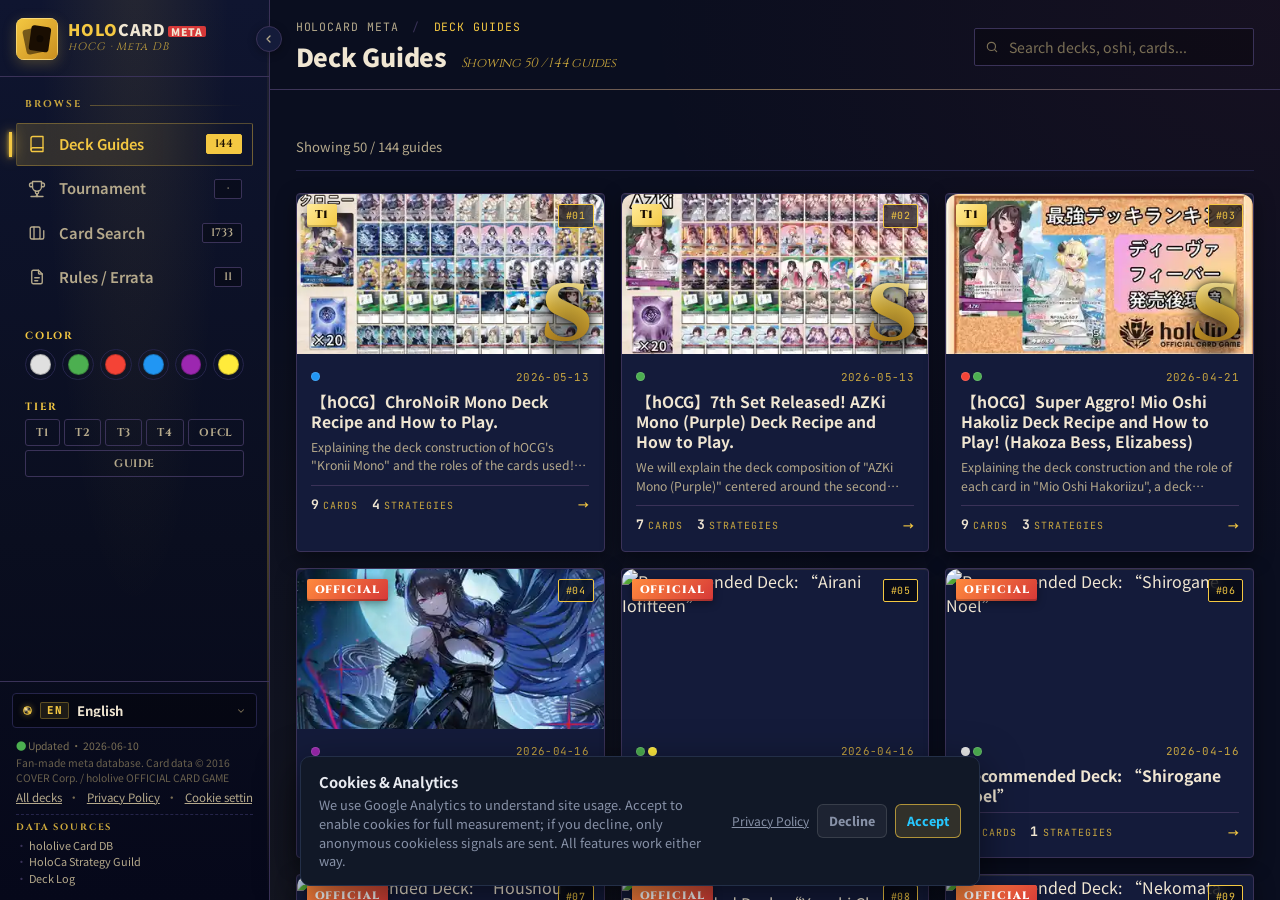
==== commit 62d9174e: "feat: crawlable /deck/ index, internal deck linking, richer SEO metadata Eliminate the orphaned-enti" ====
--- a/web/index.html
+++ b/web/index.html
@@ -304,6 +304,8 @@
           </div>
           <div class="foot-meta-line foot-meta-disclaimer" data-i18n="footer_disclaimer">Fan-made 環境資料庫。卡片資料 © 2016 COVER Corp. / hololive OFFICIAL CARD GAME</div>
           <div class="foot-meta-line foot-links">
+            <a href="deck/" data-i18n="footer_all_decks">牌組一覽</a>
+            <span aria-hidden="true">·</span>
             <a href="privacy.html" target="_blank" rel="noopener" data-i18n="consent_privacy">隱私權政策</a>
             <span aria-hidden="true">·</span>
             <button type="button" class="foot-link-btn" id="consentSettings" data-i18n="footer_cookie_settings">Cookie 設定</button>
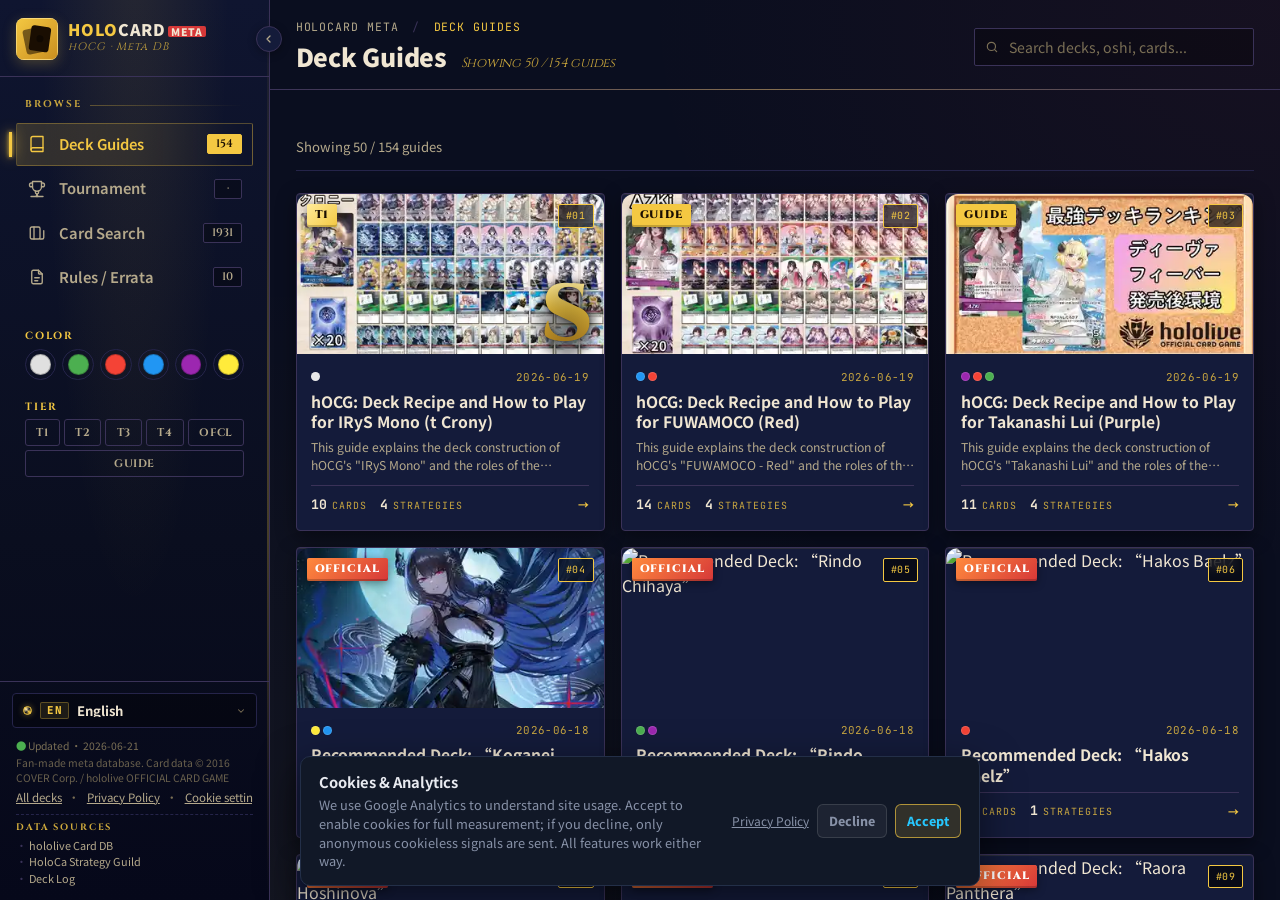
==== commit de35ccef: "fix(seo): redirect legacy ?lang=X entry URLs to the canonical /X/ pages GSC had old /?lang=zh-TW and" ====
--- a/web/index.html
+++ b/web/index.html
@@ -3,6 +3,19 @@
 <head>
   <meta charset="UTF-8">
   <meta name="viewport" content="width=device-width, initial-scale=1.0">
+  <script>
+    /* Consolidate legacy ?lang=X entry URLs onto the canonical /X/ language
+       pages (the SPA reads language from the path). Runs before render so
+       crawlers and users land on the canonical URL instead of a duplicate. */
+    (function () {
+      if (location.pathname !== '/') return;
+      var m = location.search.match(/[?&]lang=([^&]+)/);
+      if (!m) return;
+      var lang = decodeURIComponent(m[1]).replace(/\/+$/, '');
+      if (['zh-TW', 'ja', 'en', 'fr', 'es'].indexOf(lang) === -1) return;
+      location.replace('/' + lang + '/' + location.hash);
+    })();
+  </script>
   <meta name="google-site-verification" content="eMj5B-o8zvCf4EeEdcR3iRCgsoGeBQBm_a2FMwr4atM" />
   <meta name="theme-color" content="#07090f">
   <meta name="apple-mobile-web-app-capable" content="yes">
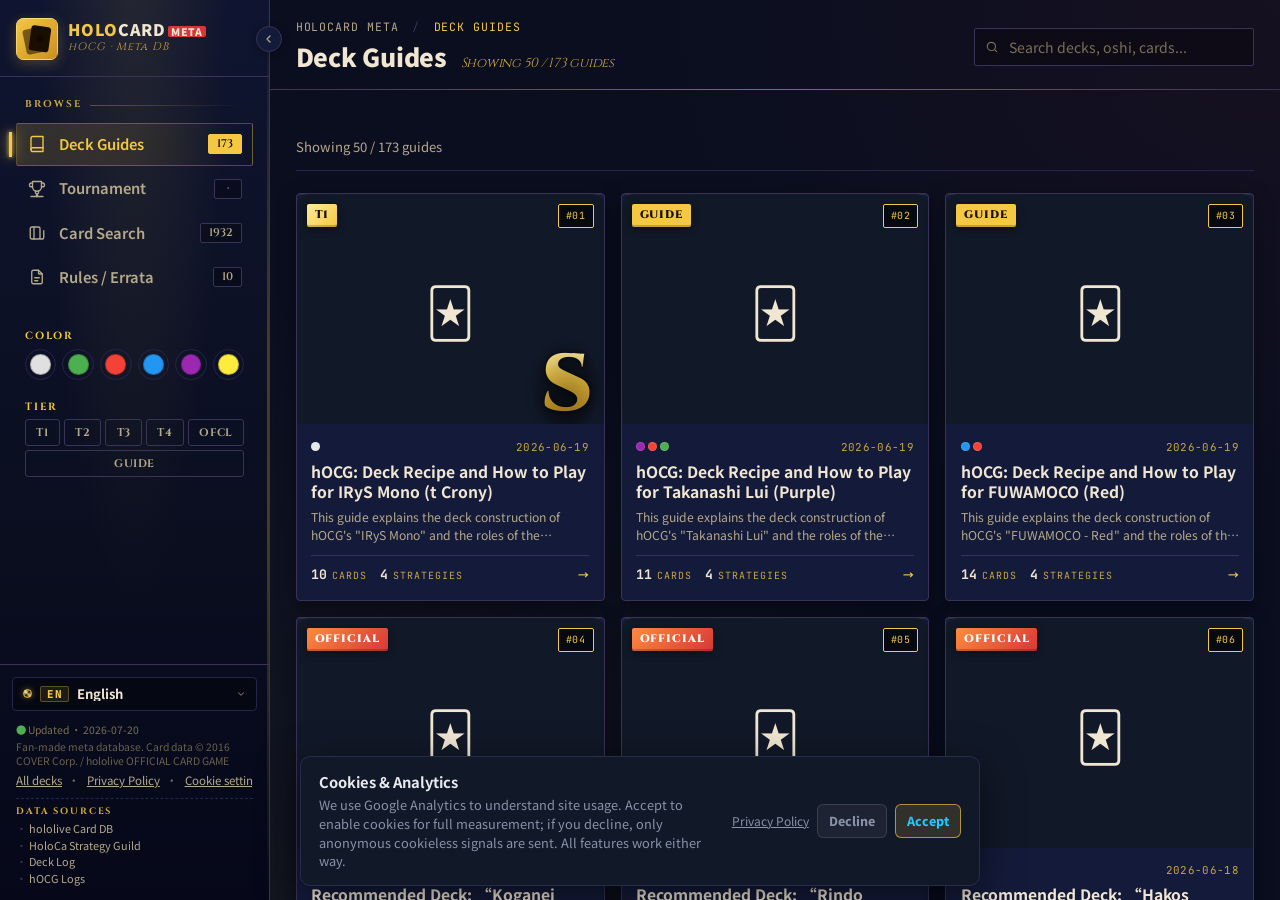
==== commit 31329977: "feat(scraper): add hOCG Logs shop-tournament source with 6/27+ backfill New scrape_hocg_logs module " ====
--- a/web/index.html
+++ b/web/index.html
@@ -329,6 +329,7 @@
               <li><a href="https://hololive-cardgame.github.io/cards/" target="_blank" rel="noopener" data-i18n="footer_card_db">hololive卡牌資料庫</a></li>
               <li><a href="https://www.holocardstrategy.jp/" target="_blank" rel="noopener" data-i18n="footer_strategy">ホロカ攻略ギルド</a></li>
               <li><a href="https://decklog-en.bushiroad.com/" target="_blank" rel="noopener">Deck Log</a></li>
+              <li><a href="https://hocg-logs.holotune.jp/" target="_blank" rel="noopener">hOCG Logs</a></li>
             </ul>
           </div>
         </div>
@@ -455,7 +456,7 @@
       <h4>Tier 排行榜、牌組配方與大賽結果</h4>
       <p>依 WGP 大賽入賞資料整理 Tier 1、Tier 2、Tier 3 牌組，收錄官方推薦牌組、Deck Log 代碼、推し使用率與色組策略，協助玩家比較環境牌組與構築方向。</p>
 
-      <p>Available in Chinese (繁體中文), English, Japanese (日本語), French (Français), and Spanish (Español). Data sourced from holocardstrategy.jp, Bushiroad Deck Log, and en.hololive-official-cardgame.com. Updated weekly.</p>
+      <p>Available in Chinese (繁體中文), English, Japanese (日本語), French (Français), and Spanish (Español). Data sourced from holocardstrategy.jp, Bushiroad Deck Log, hOCG Logs (hocg-logs.holotune.jp), and en.hololive-official-cardgame.com. Updated weekly.</p>
       <p>Please enable JavaScript to use this application.</p>
     </div>
   </noscript>
--- a/web/style.css
+++ b/web/style.css
@@ -1175,8 +1175,7 @@
   overflow: hidden;
 }
 .deck-thumb-wrap > img,
-.deck-thumb-wrap > .guide-card-img,
-.deck-thumb-wrap > .guide-card-noimg {
+.deck-thumb-wrap > .guide-card-img {
   width: 100%;
   display: block;
 }
@@ -3927,16 +3926,19 @@
 }
 .guide-card-img {
   width: 100%;
-  height: 160px;
+  height: 230px;
   object-fit: cover;
   border-radius: 12px 12px 0 0;
 }
+/* Oshi card art is a full portrait card scan. The tall cover shows the whole
+   face; center the framing on it. A single value can't be perfect for every
+   card's art, but center 18% centers the face on the majority. */
 .guide-card-img.card-art {
-  object-position: center 20%;
+  object-position: center 18%;
 }
 .guide-card-noimg {
   width: 100%;
-  height: 160px;
+  height: 230px;
   display: flex;
   align-items: center;
   justify-content: center;
@@ -4053,7 +4055,7 @@
 
   /* Cards compact */
   .guide-card { min-height: 240px; }
-  .guide-card-img, .guide-card-noimg { height: 140px; }
+  .guide-card-img, .guide-card-noimg { height: 200px; }
   .guide-card-body { padding: 0.6rem; }
   .guide-card-title { font-size: 0.88rem; }
   .guide-card-desc {
--- a/web/style.css
+++ b/web/style.css
@@ -1175,8 +1175,7 @@
   overflow: hidden;
 }
 .deck-thumb-wrap > img,
-.deck-thumb-wrap > .guide-card-img,
-.deck-thumb-wrap > .guide-card-noimg {
+.deck-thumb-wrap > .guide-card-img {
   width: 100%;
   display: block;
 }
@@ -3927,16 +3926,19 @@
 }
 .guide-card-img {
   width: 100%;
-  height: 160px;
+  height: 230px;
   object-fit: cover;
   border-radius: 12px 12px 0 0;
 }
+/* Oshi card art is a full portrait card scan. The tall cover shows the whole
+   face; center the framing on it. A single value can't be perfect for every
+   card's art, but center 18% centers the face on the majority. */
 .guide-card-img.card-art {
-  object-position: center 20%;
+  object-position: center 18%;
 }
 .guide-card-noimg {
   width: 100%;
-  height: 160px;
+  height: 230px;
   display: flex;
   align-items: center;
   justify-content: center;
@@ -4053,7 +4055,7 @@
 
   /* Cards compact */
   .guide-card { min-height: 240px; }
-  .guide-card-img, .guide-card-noimg { height: 140px; }
+  .guide-card-img, .guide-card-noimg { height: 200px; }
   .guide-card-body { padding: 0.6rem; }
   .guide-card-title { font-size: 0.88rem; }
   .guide-card-desc {
